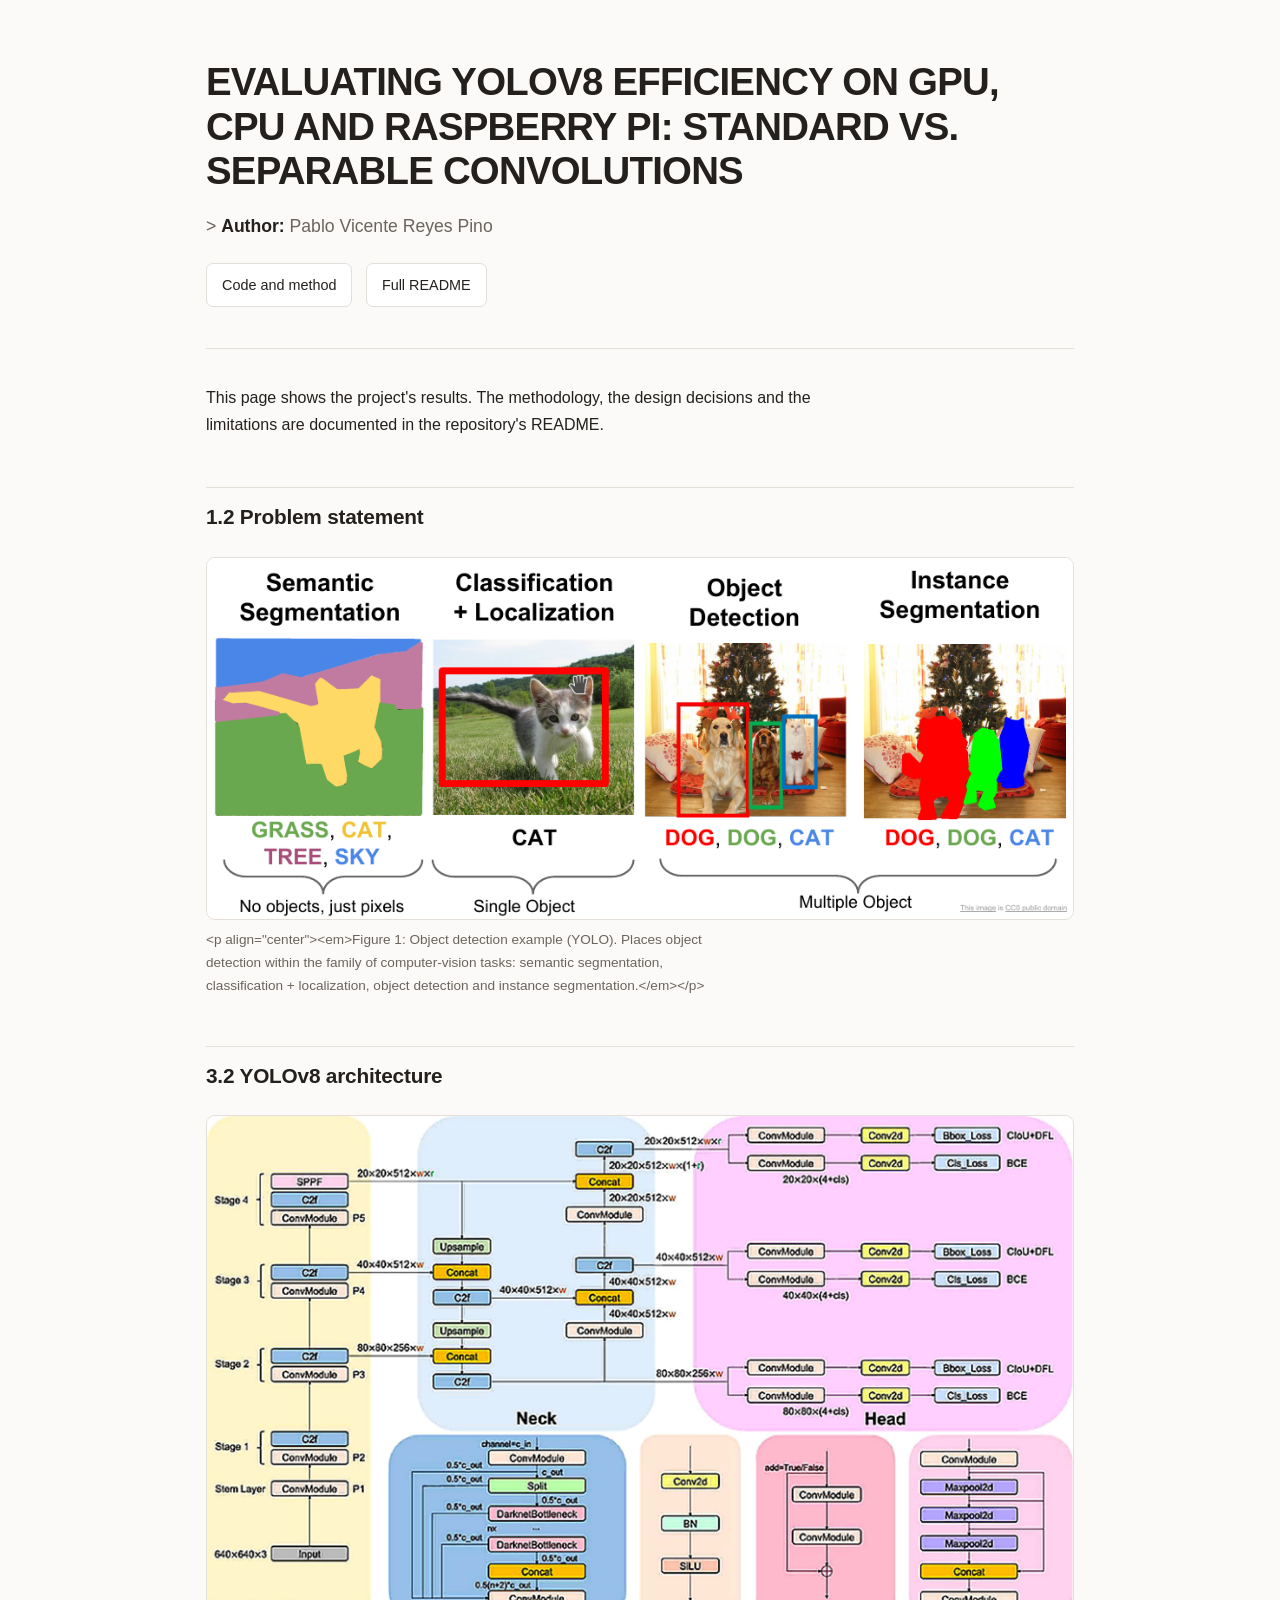
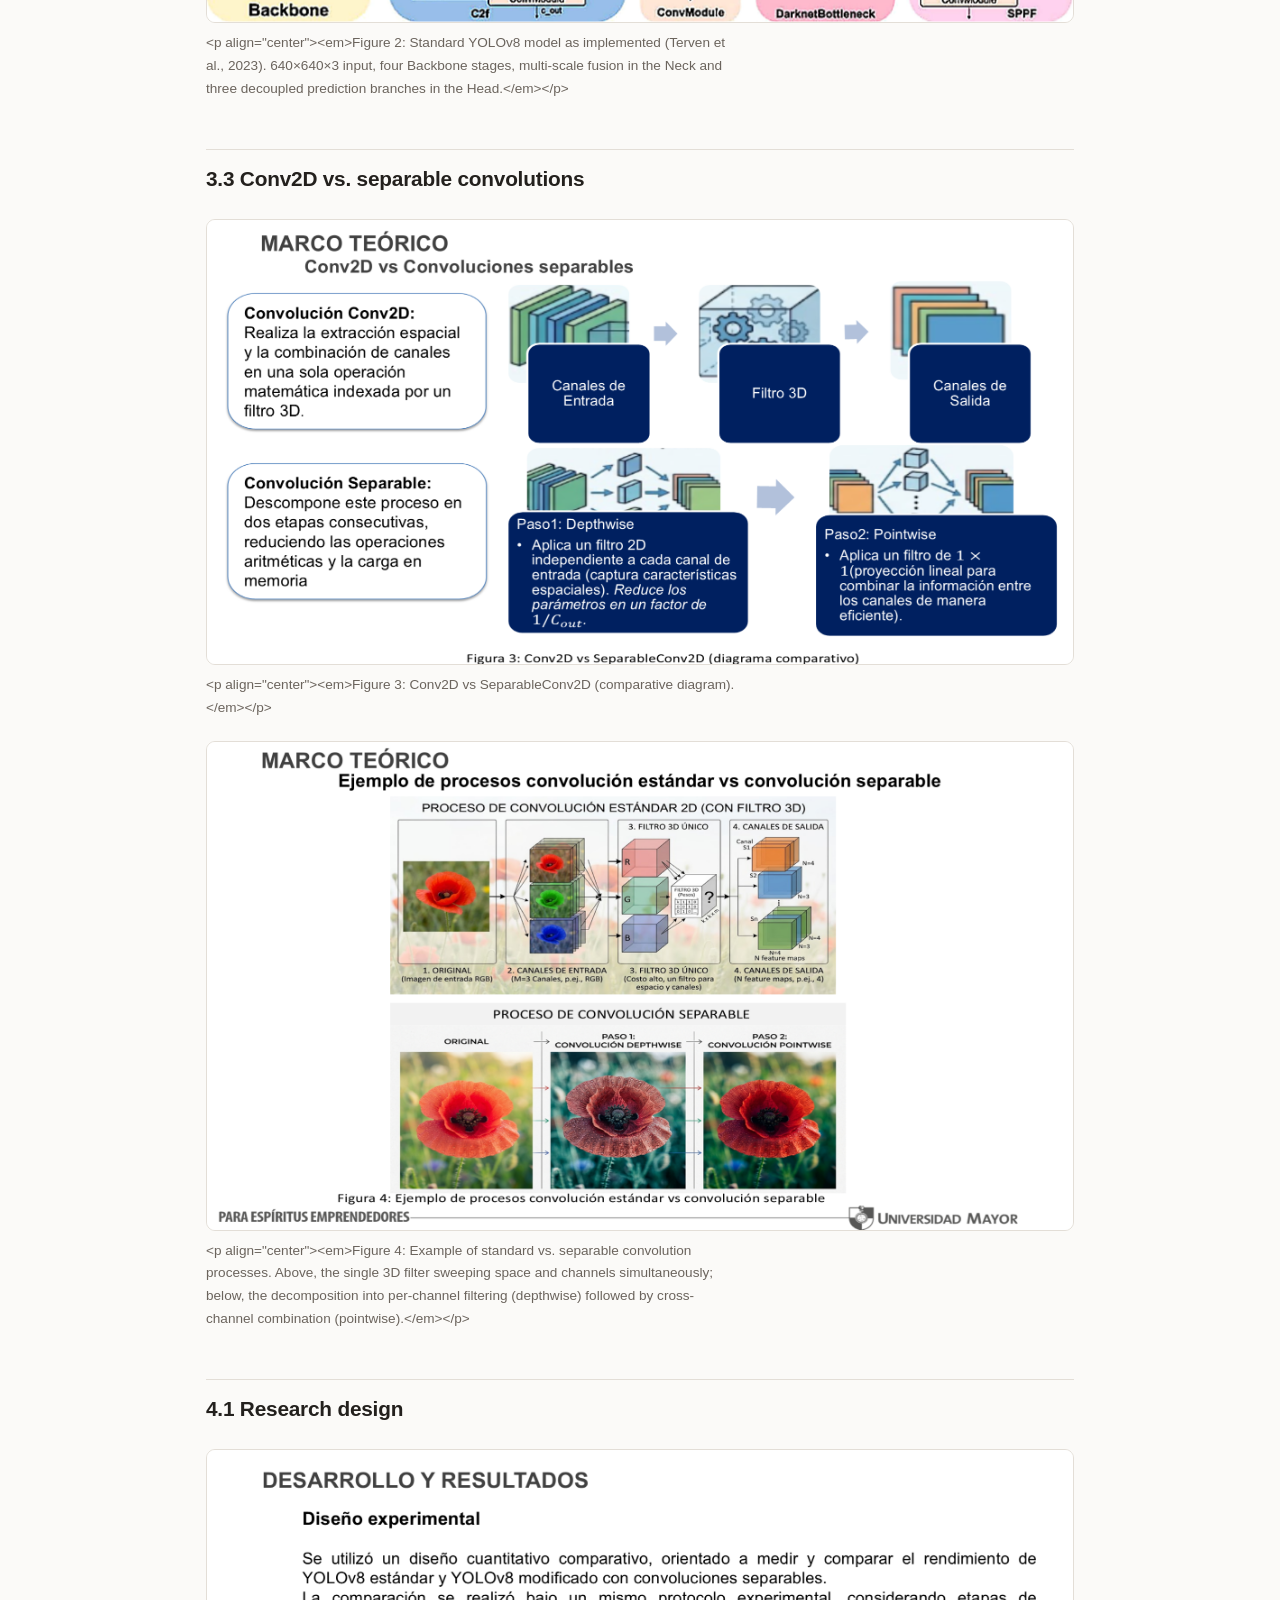
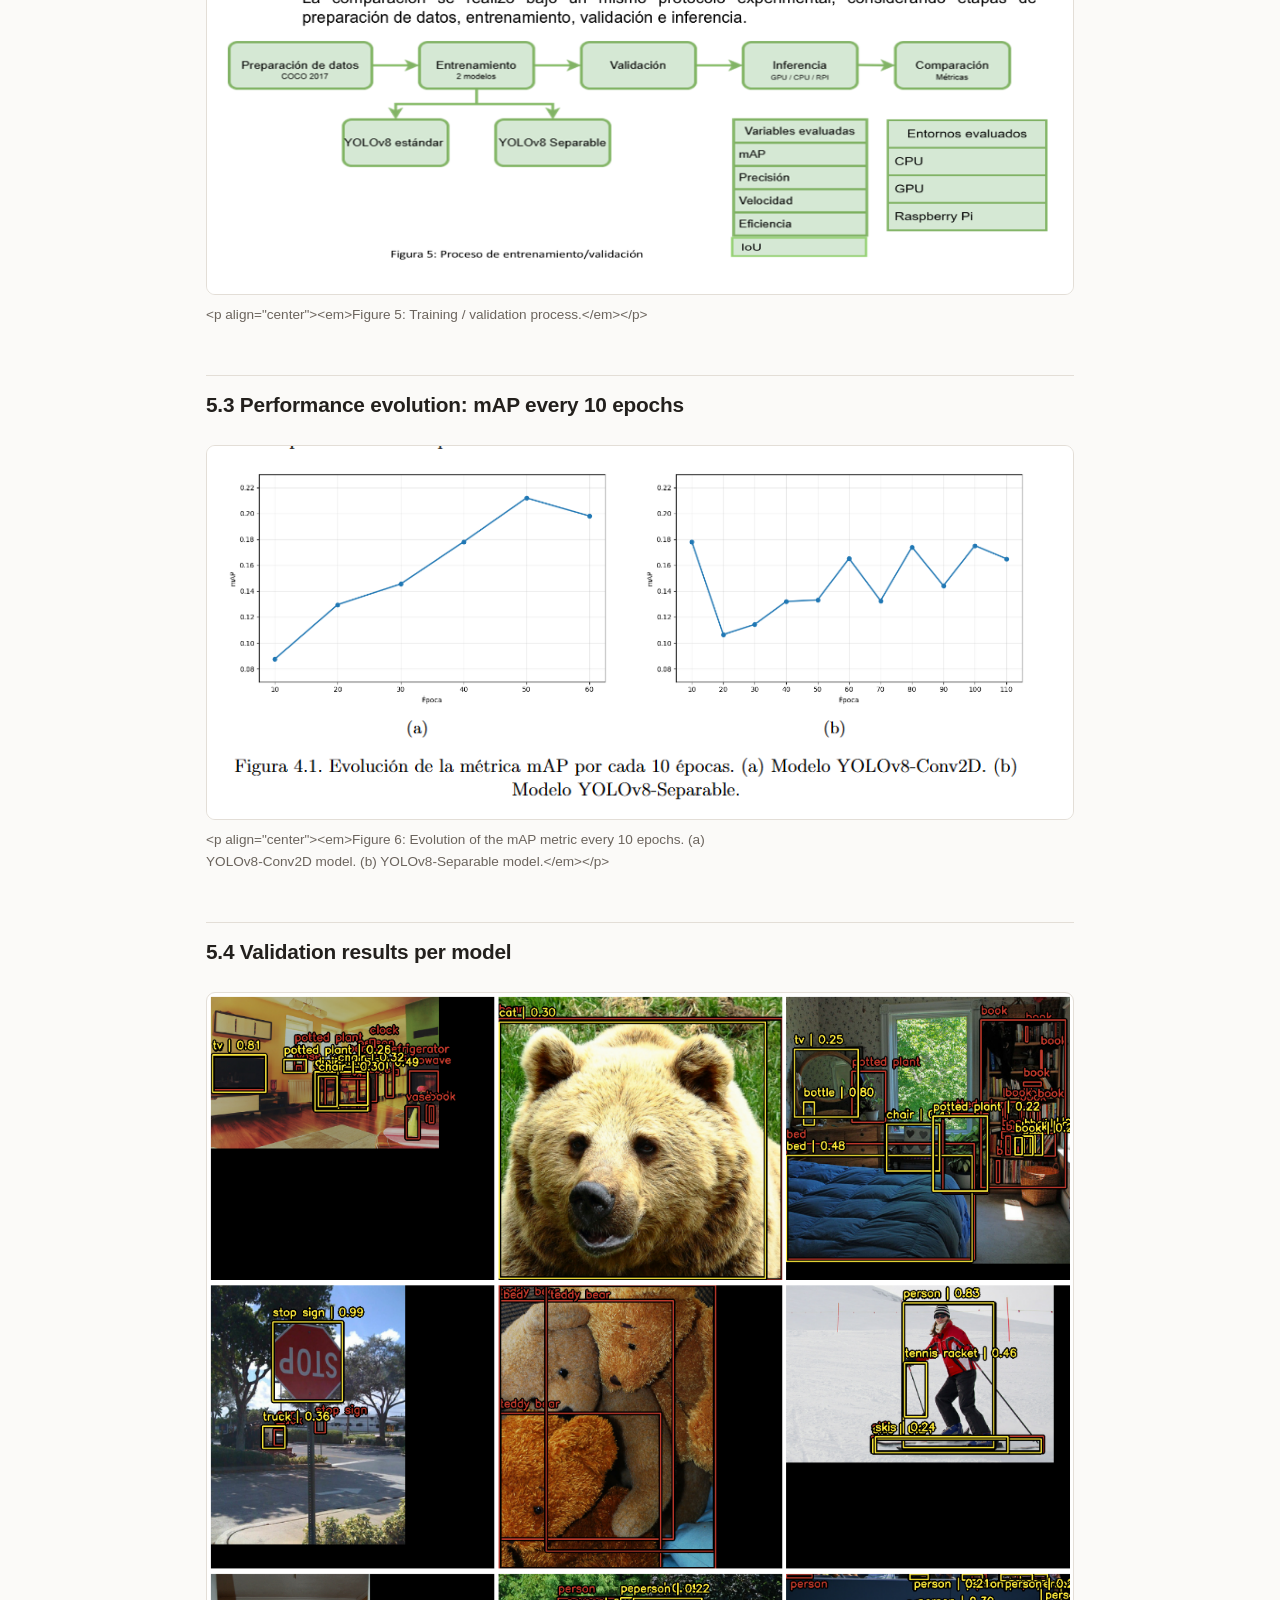
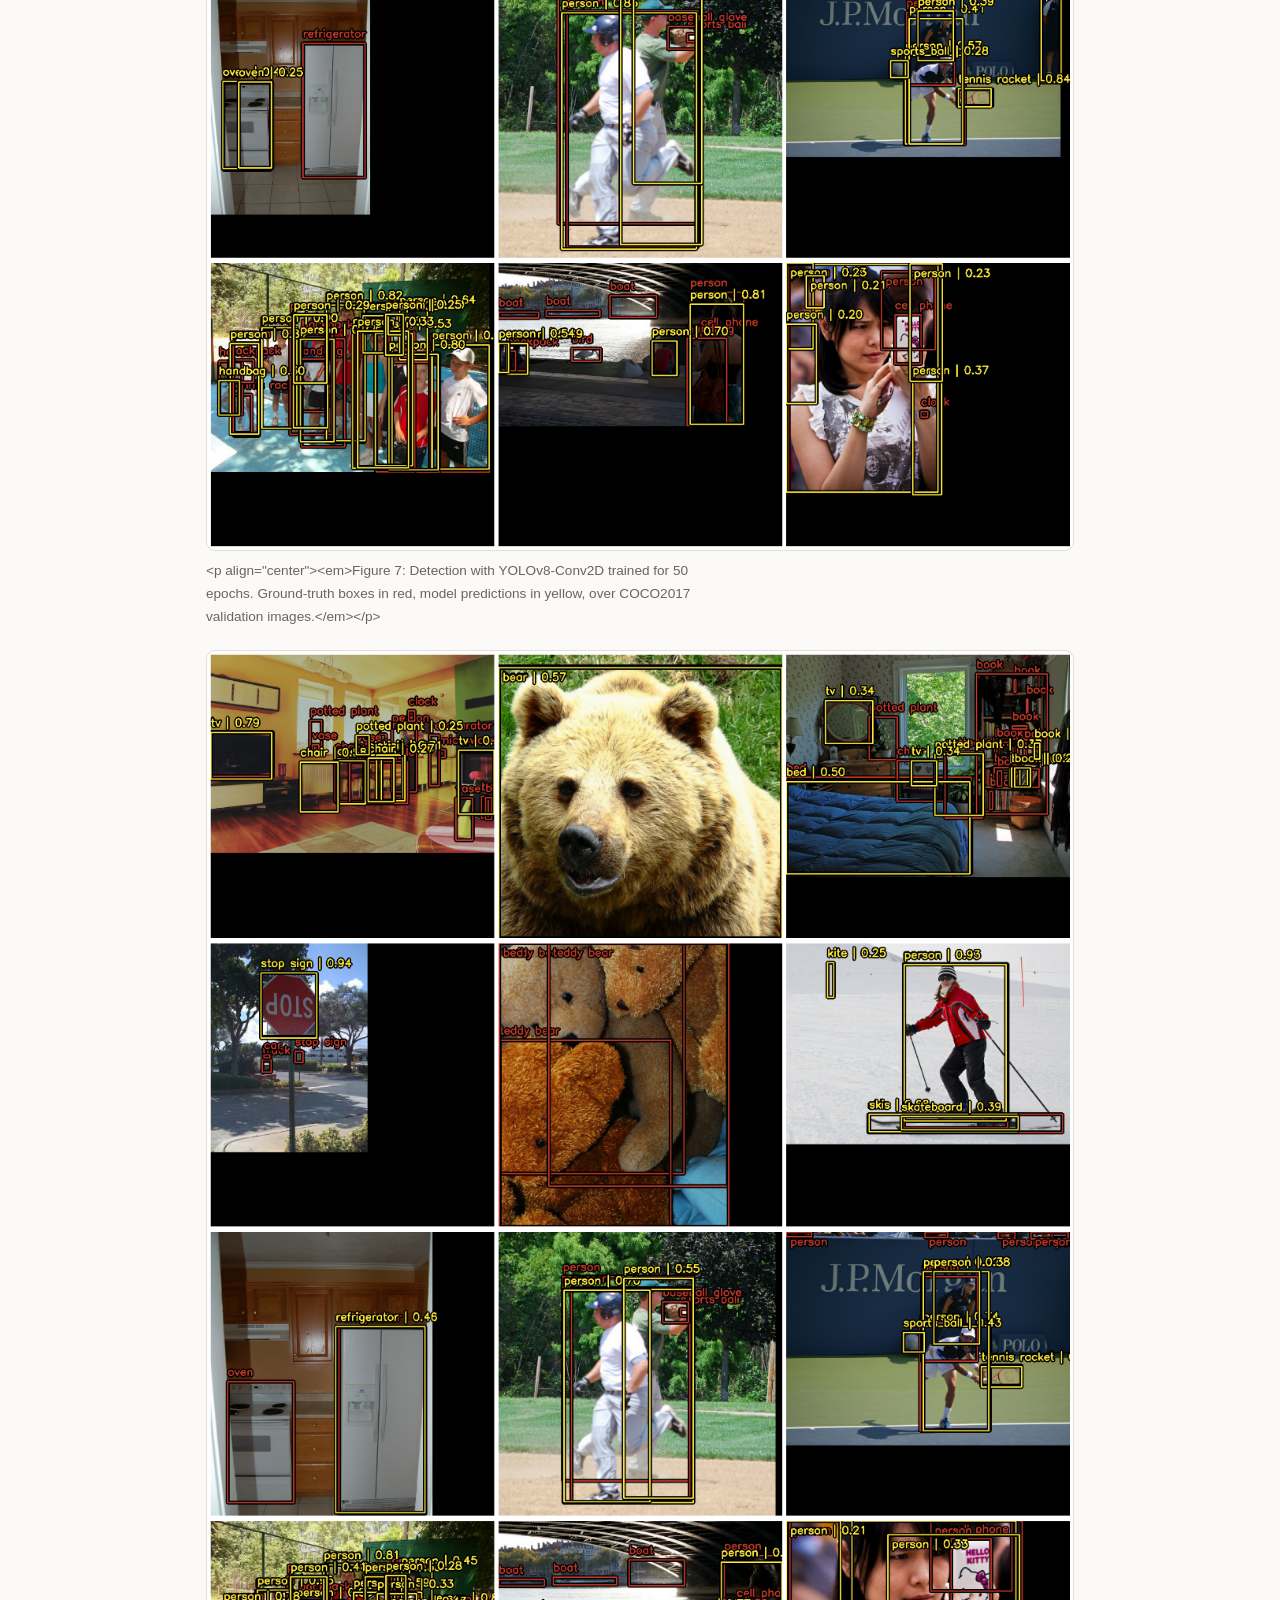
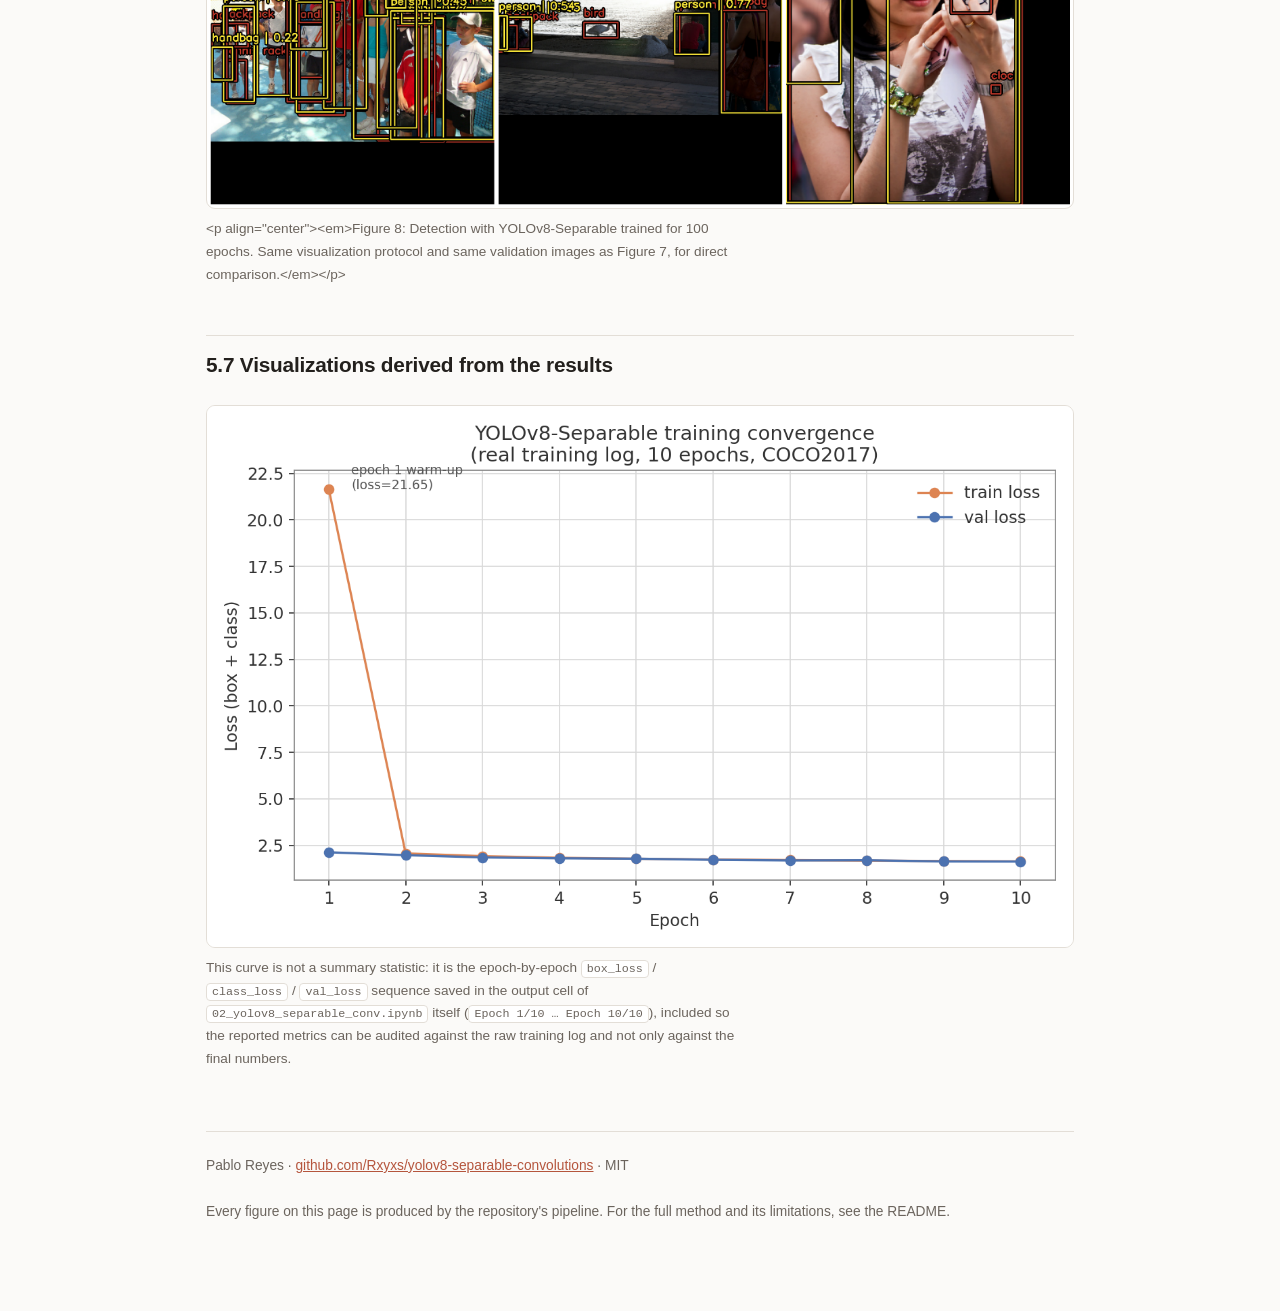
==== docs/index.html @ fa7a0353 "docs: publish a results page for the project The README is the document; this is the cover. It shows" ====
<!doctype html>
<html lang="en">
<head>
<meta charset="utf-8">
<meta name="viewport" content="width=device-width, initial-scale=1">
<title>EVALUATING YOLOV8 EFFICIENCY ON GPU, CPU AND RASPBERRY PI: STANDARD VS. SEPARABLE CONVOLUTIONS</title>
<meta name="description" content="&gt; **Author:** Pablo Vicente Reyes Pino">
<style>
  :root { --bg:#FBFAF8; --surface:#FFF; --ink:#23201D; --muted:#6B645D; --line:#E3DED7; --accent:#B5553D; }
  @media (prefers-color-scheme: dark) { :root:not([data-theme="light"]) {
    --bg:#171614; --surface:#201E1B; --ink:#EDE9E3; --muted:#A9A29A; --line:#322E2A; --accent:#D9765C; } }
  :root[data-theme="dark"] { --bg:#171614; --surface:#201E1B; --ink:#EDE9E3; --muted:#A9A29A; --line:#322E2A; --accent:#D9765C; }
  * { box-sizing:border-box; }
  body { margin:0; background:var(--bg); color:var(--ink);
    font:16px/1.68 -apple-system,BlinkMacSystemFont,"Segoe UI",Helvetica,Arial,sans-serif;
    -webkit-font-smoothing:antialiased; }
  .wrap { max-width:900px; margin:0 auto; padding:0 16px 88px; }
  header { padding:60px 0 32px; border-bottom:1px solid var(--line); margin-bottom:36px; }
  h1 { font-size:clamp(1.7rem,5vw,2.4rem); line-height:1.16; margin:0 0 18px; letter-spacing:-.02em; }
  .lede { font-size:clamp(1rem,2.3vw,1.1rem); color:var(--muted); margin:0 0 22px; max-width:62ch; }
  .lede strong { color:var(--ink); }
  .links a { display:inline-block; margin:0 9px 9px 0; padding:9px 15px; border:1px solid var(--line);
    border-radius:7px; text-decoration:none; color:var(--ink); background:var(--surface); font-size:.9rem;
    transition:border-color .15s; }
  .links a:hover { border-color:var(--accent); }
  h2 { font-size:1.3rem; margin:48px 0 8px; padding-top:12px; border-top:1px solid var(--line); letter-spacing:-.01em; }
  figure { margin:22px 0; }
  figure img { width:100%; height:auto; display:block; border:1px solid var(--line); border-radius:9px; background:#fff; }
  figcaption { font-size:.85rem; color:var(--muted); margin-top:9px; max-width:70ch; }
  p { margin:0 0 16px; max-width:70ch; }
  code { background:var(--surface); border:1px solid var(--line); border-radius:4px; padding:1px 5px; font-size:.86em;
    font-family:ui-monospace,SFMono-Regular,Consolas,monospace; }
  footer { margin-top:60px; padding-top:22px; border-top:1px solid var(--line); font-size:.86rem; color:var(--muted); }
  a { color:var(--accent); }
</style>
</head>
<body>
<div class="wrap">
<header>
<h1>EVALUATING YOLOV8 EFFICIENCY ON GPU, CPU AND RASPBERRY PI: STANDARD VS. SEPARABLE CONVOLUTIONS</h1>
<p class="lede">&gt; <strong>Author:</strong> Pablo Vicente Reyes Pino</p>
<div class="links">
<a href="https://github.com/Rxyxs/yolov8-separable-convolutions">Code and method</a>
<a href="https://github.com/Rxyxs/yolov8-separable-convolutions#readme">Full README</a>
</div></header>
<p>This page shows the project's results. The methodology, the design decisions and the limitations are documented in the repository's README.</p>
<h2>1.2 Problem statement</h2>
<figure>
<img src="figures/figura1_ejemplo_yolo.png" alt="Figure 1: Object detection example (YOLO)" loading="lazy">
<figcaption>&lt;p align=&quot;center&quot;&gt;&lt;em&gt;Figure 1: Object detection example (YOLO). Places object detection within the family of computer-vision tasks: semantic segmentation, classification + localization, object detection and instance segmentation.&lt;/em&gt;&lt;/p&gt;</figcaption>
</figure>
<h2>3.2 YOLOv8 architecture</h2>
<figure>
<img src="figures/figura2_arquitectura_yolov8.png" alt="Figure 2: YOLOv8 architecture (Backbone-Neck-Head)" loading="lazy">
<figcaption>&lt;p align=&quot;center&quot;&gt;&lt;em&gt;Figure 2: Standard YOLOv8 model as implemented (Terven et al., 2023). 640×640×3 input, four Backbone stages, multi-scale fusion in the Neck and three decoupled prediction branches in the Head.&lt;/em&gt;&lt;/p&gt;</figcaption>
</figure>
<h2>3.3 Conv2D vs. separable convolutions</h2>
<figure>
<img src="figures/figura3_conv2d_vs_separable.png" alt="Figure 3: Conv2D vs SeparableConv2D" loading="lazy">
<figcaption>&lt;p align=&quot;center&quot;&gt;&lt;em&gt;Figure 3: Conv2D vs SeparableConv2D (comparative diagram).&lt;/em&gt;&lt;/p&gt;</figcaption>
</figure>
<figure>
<img src="figures/figura4_procesos_convolucion.png" alt="Figure 4: Standard vs separable convolution processes" loading="lazy">
<figcaption>&lt;p align=&quot;center&quot;&gt;&lt;em&gt;Figure 4: Example of standard vs. separable convolution processes. Above, the single 3D filter sweeping space and channels simultaneously; below, the decomposition into per-channel filtering (depthwise) followed by cross-channel combination (pointwise).&lt;/em&gt;&lt;/p&gt;</figcaption>
</figure>
<h2>4.1 Research design</h2>
<figure>
<img src="figures/figura5_proceso_entrenamiento.png" alt="Figure 5: Training/validation process" loading="lazy">
<figcaption>&lt;p align=&quot;center&quot;&gt;&lt;em&gt;Figure 5: Training / validation process.&lt;/em&gt;&lt;/p&gt;</figcaption>
</figure>
<h2>5.3 Performance evolution: mAP every 10 epochs</h2>
<figure>
<img src="figures/figura6_map_epocas.png" alt="Figure 6: mAP evolution every 10 epochs" loading="lazy">
<figcaption>&lt;p align=&quot;center&quot;&gt;&lt;em&gt;Figure 6: Evolution of the mAP metric every 10 epochs. (a) YOLOv8-Conv2D model. (b) YOLOv8-Separable model.&lt;/em&gt;&lt;/p&gt;</figcaption>
</figure>
<h2>5.4 Validation results per model</h2>
<figure>
<img src="figures/figura7_deteccion_conv2d.png" alt="Figure 7: YOLOv8-Conv2D detection model trained for 50 epochs" loading="lazy">
<figcaption>&lt;p align=&quot;center&quot;&gt;&lt;em&gt;Figure 7: Detection with YOLOv8-Conv2D trained for 50 epochs. Ground-truth boxes in red, model predictions in yellow, over COCO2017 validation images.&lt;/em&gt;&lt;/p&gt;</figcaption>
</figure>
<figure>
<img src="figures/figura8_deteccion_separable.png" alt="Figure 8: YOLOv8-Separable detection model trained for 100 epochs" loading="lazy">
<figcaption>&lt;p align=&quot;center&quot;&gt;&lt;em&gt;Figure 8: Detection with YOLOv8-Separable trained for 100 epochs. Same visualization protocol and same validation images as Figure 7, for direct comparison.&lt;/em&gt;&lt;/p&gt;</figcaption>
</figure>
<h2>5.7 Visualizations derived from the results</h2>
<figure>
<img src="figures/training_convergence_separable.png" alt="Training convergence — YOLOv8-Separable" loading="lazy">
<figcaption>This curve is not a summary statistic: it is the epoch-by-epoch <code>box_loss</code> / <code>class_loss</code> / <code>val_loss</code> sequence saved in the output cell of <code>02_yolov8_separable_conv.ipynb</code> itself (<code>Epoch 1/10 … Epoch 10/10</code>), included so the reported metrics can be audited against the raw training log and not only against the final numbers.</figcaption>
</figure>
<footer>
Pablo Reyes · <a href="https://github.com/Rxyxs/yolov8-separable-convolutions">github.com/Rxyxs/yolov8-separable-convolutions</a> · MIT<br><br>
Every figure on this page is produced by the repository's pipeline. For the full method and its limitations, see the README.
</footer>
</div></body></html>
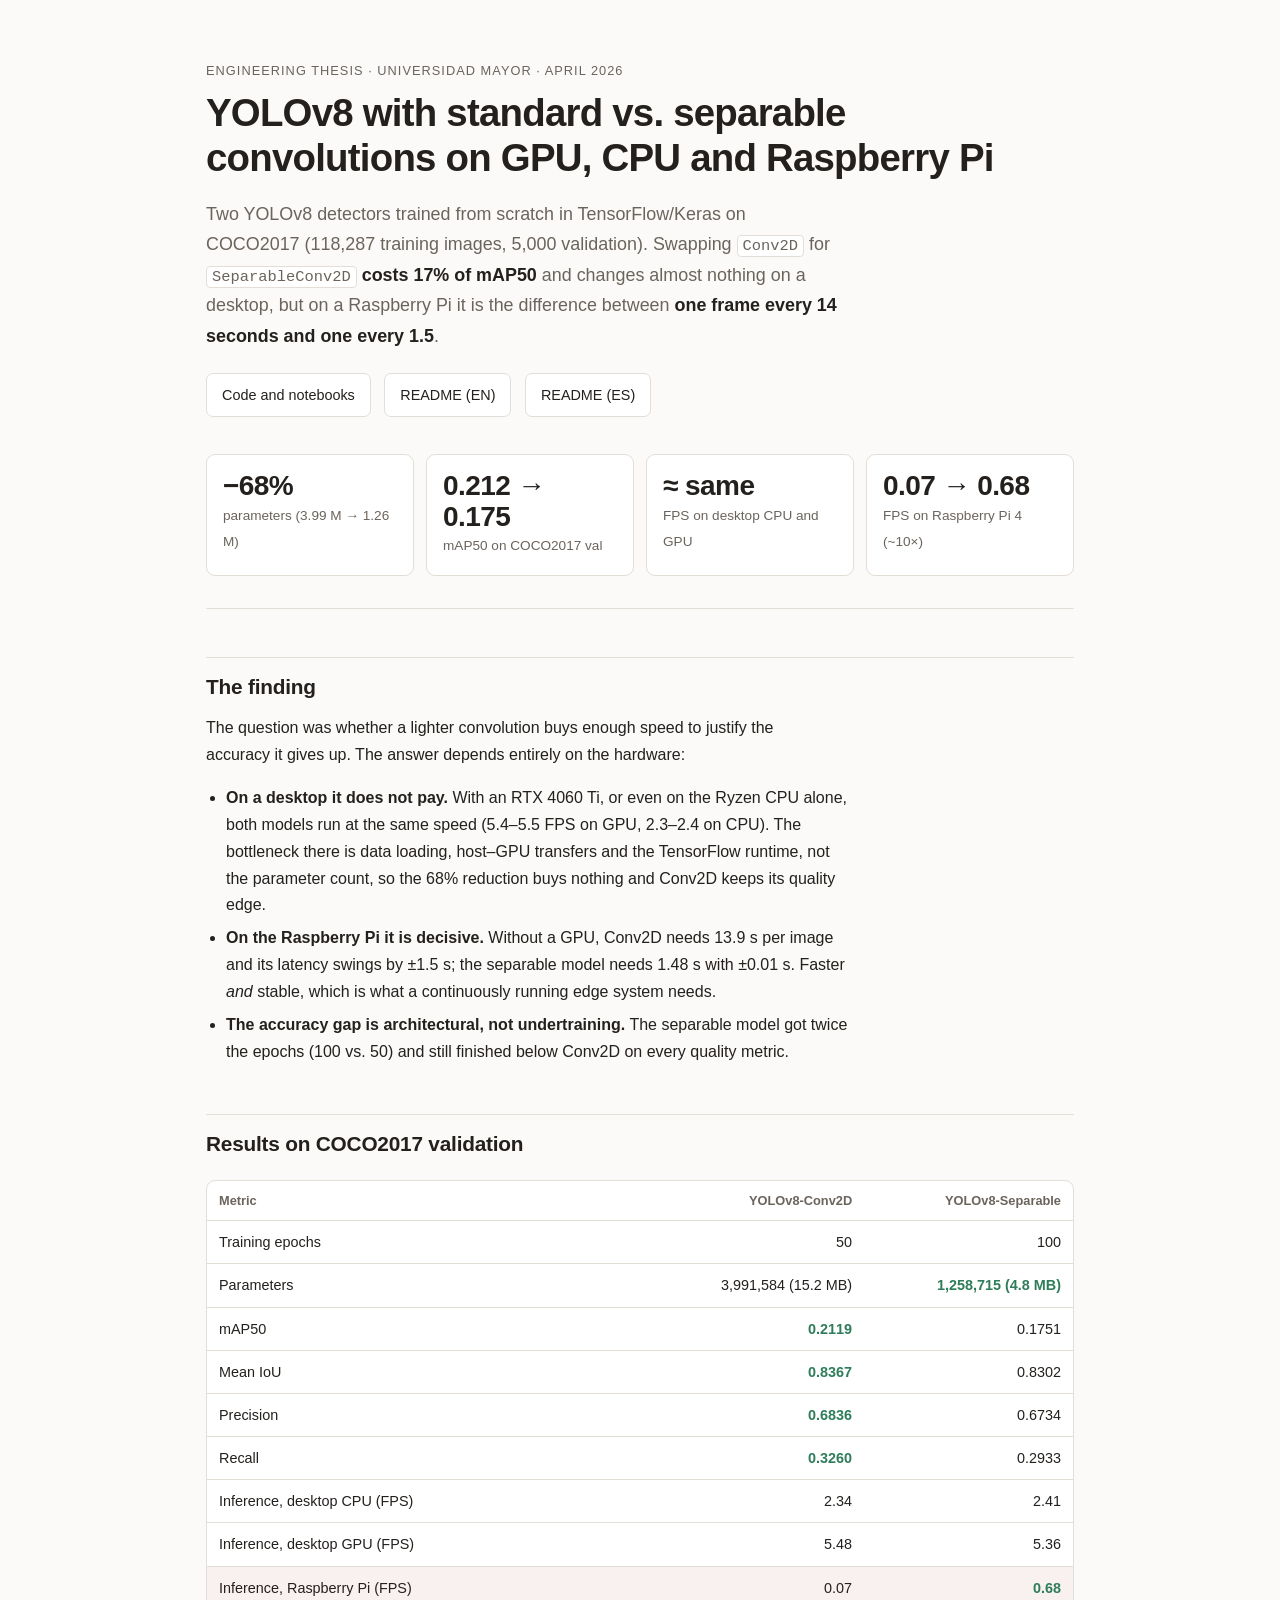
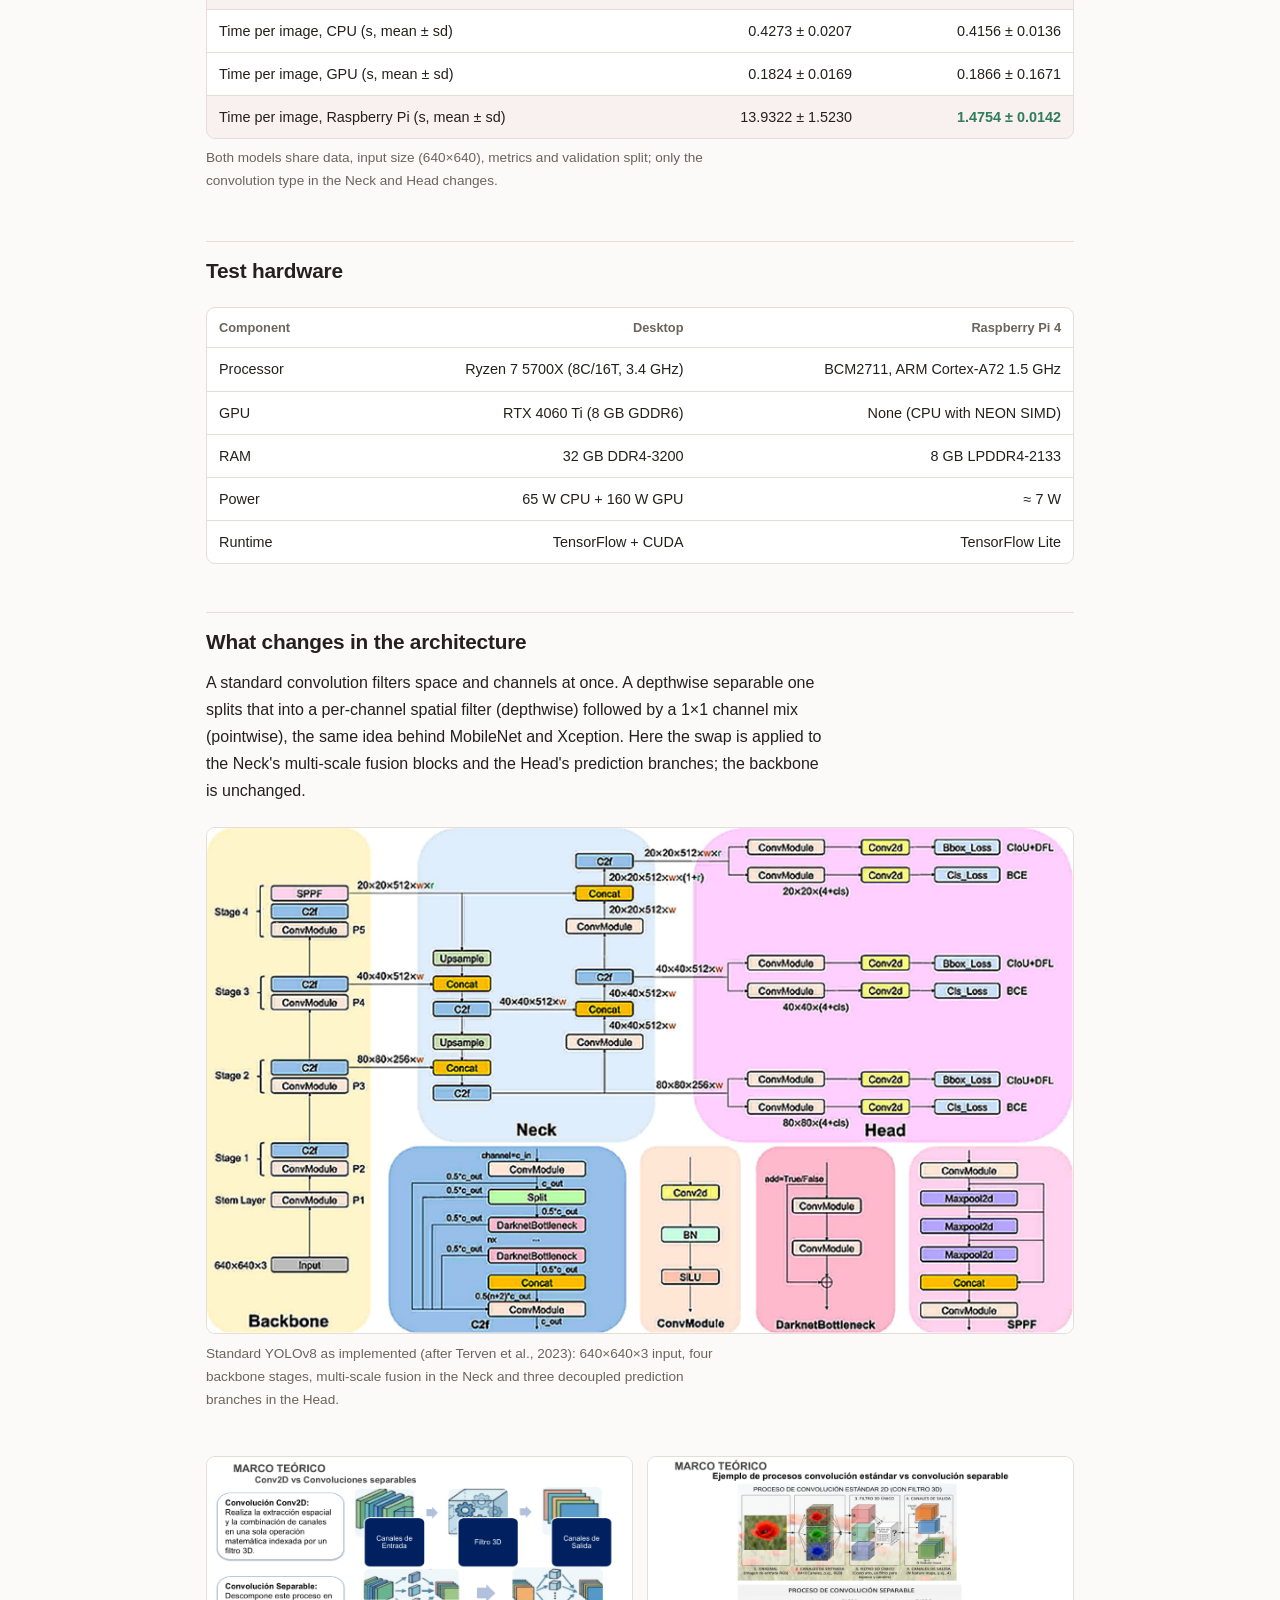
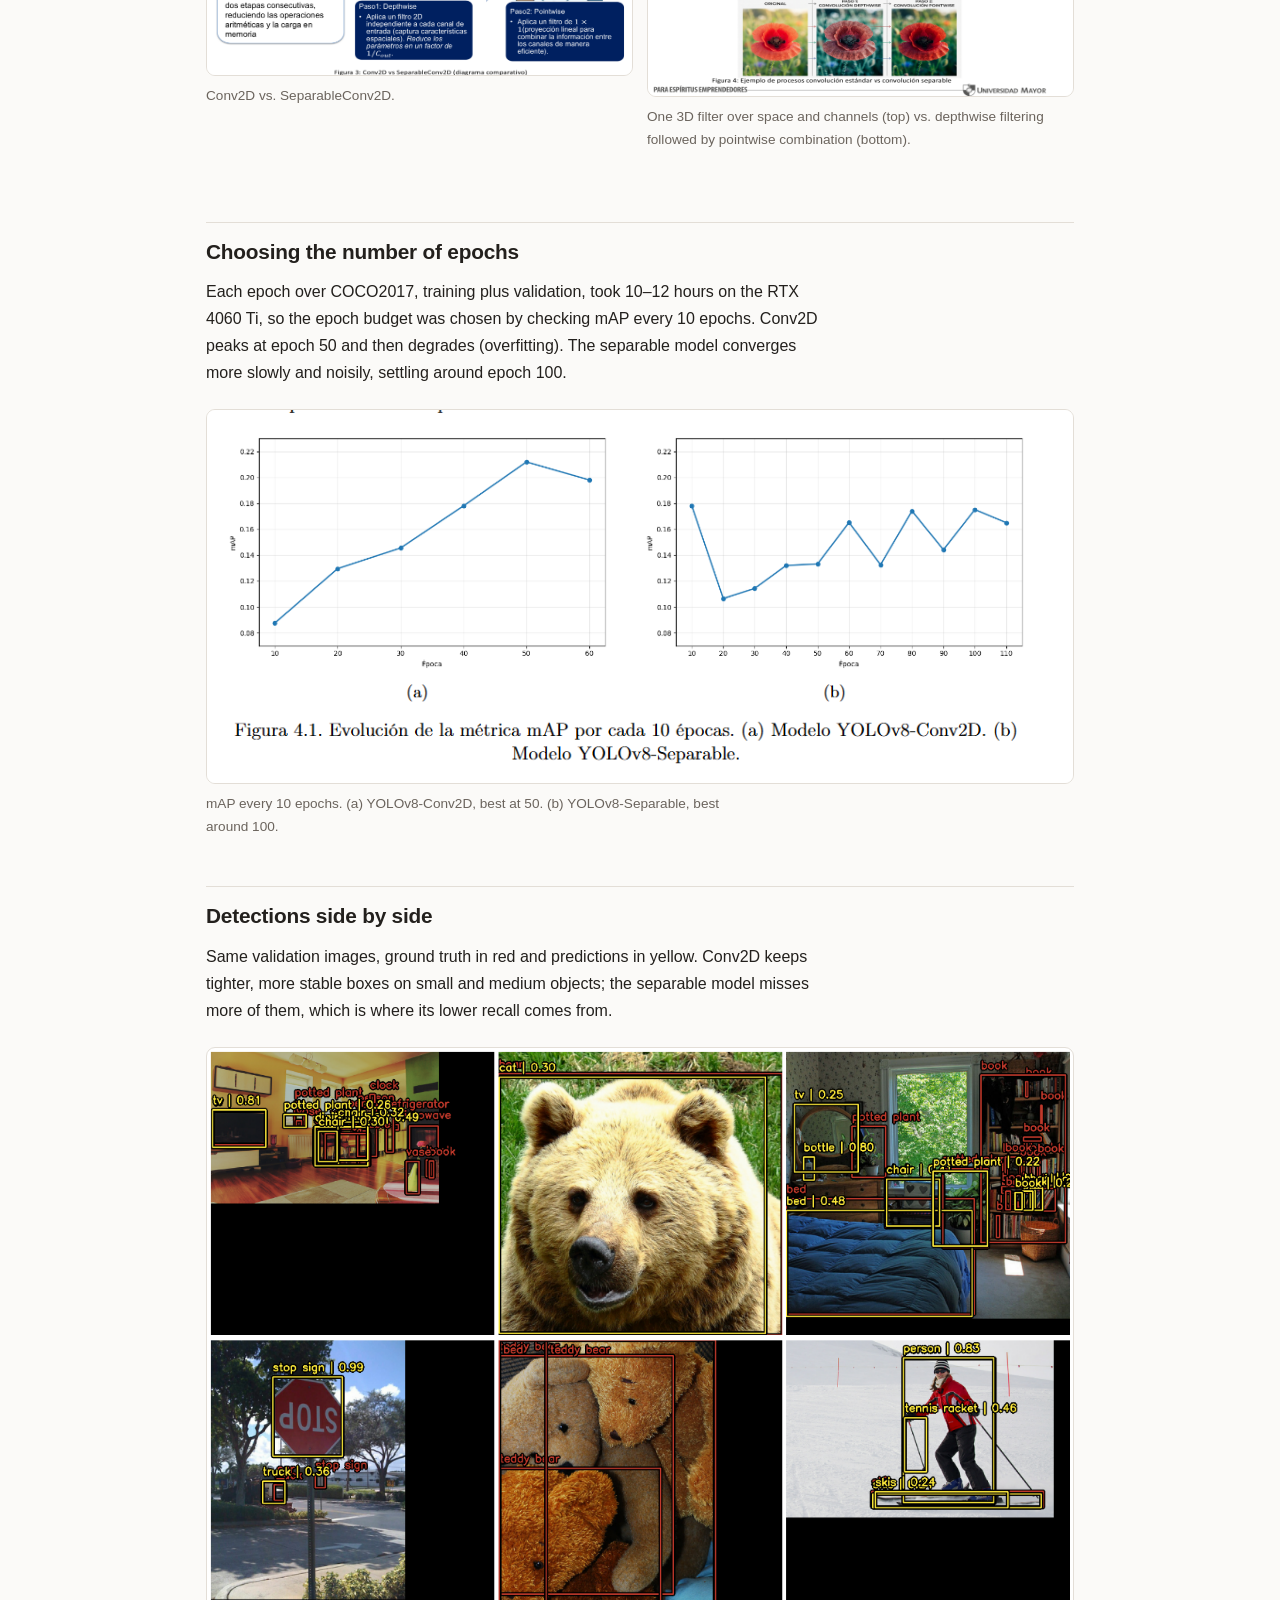
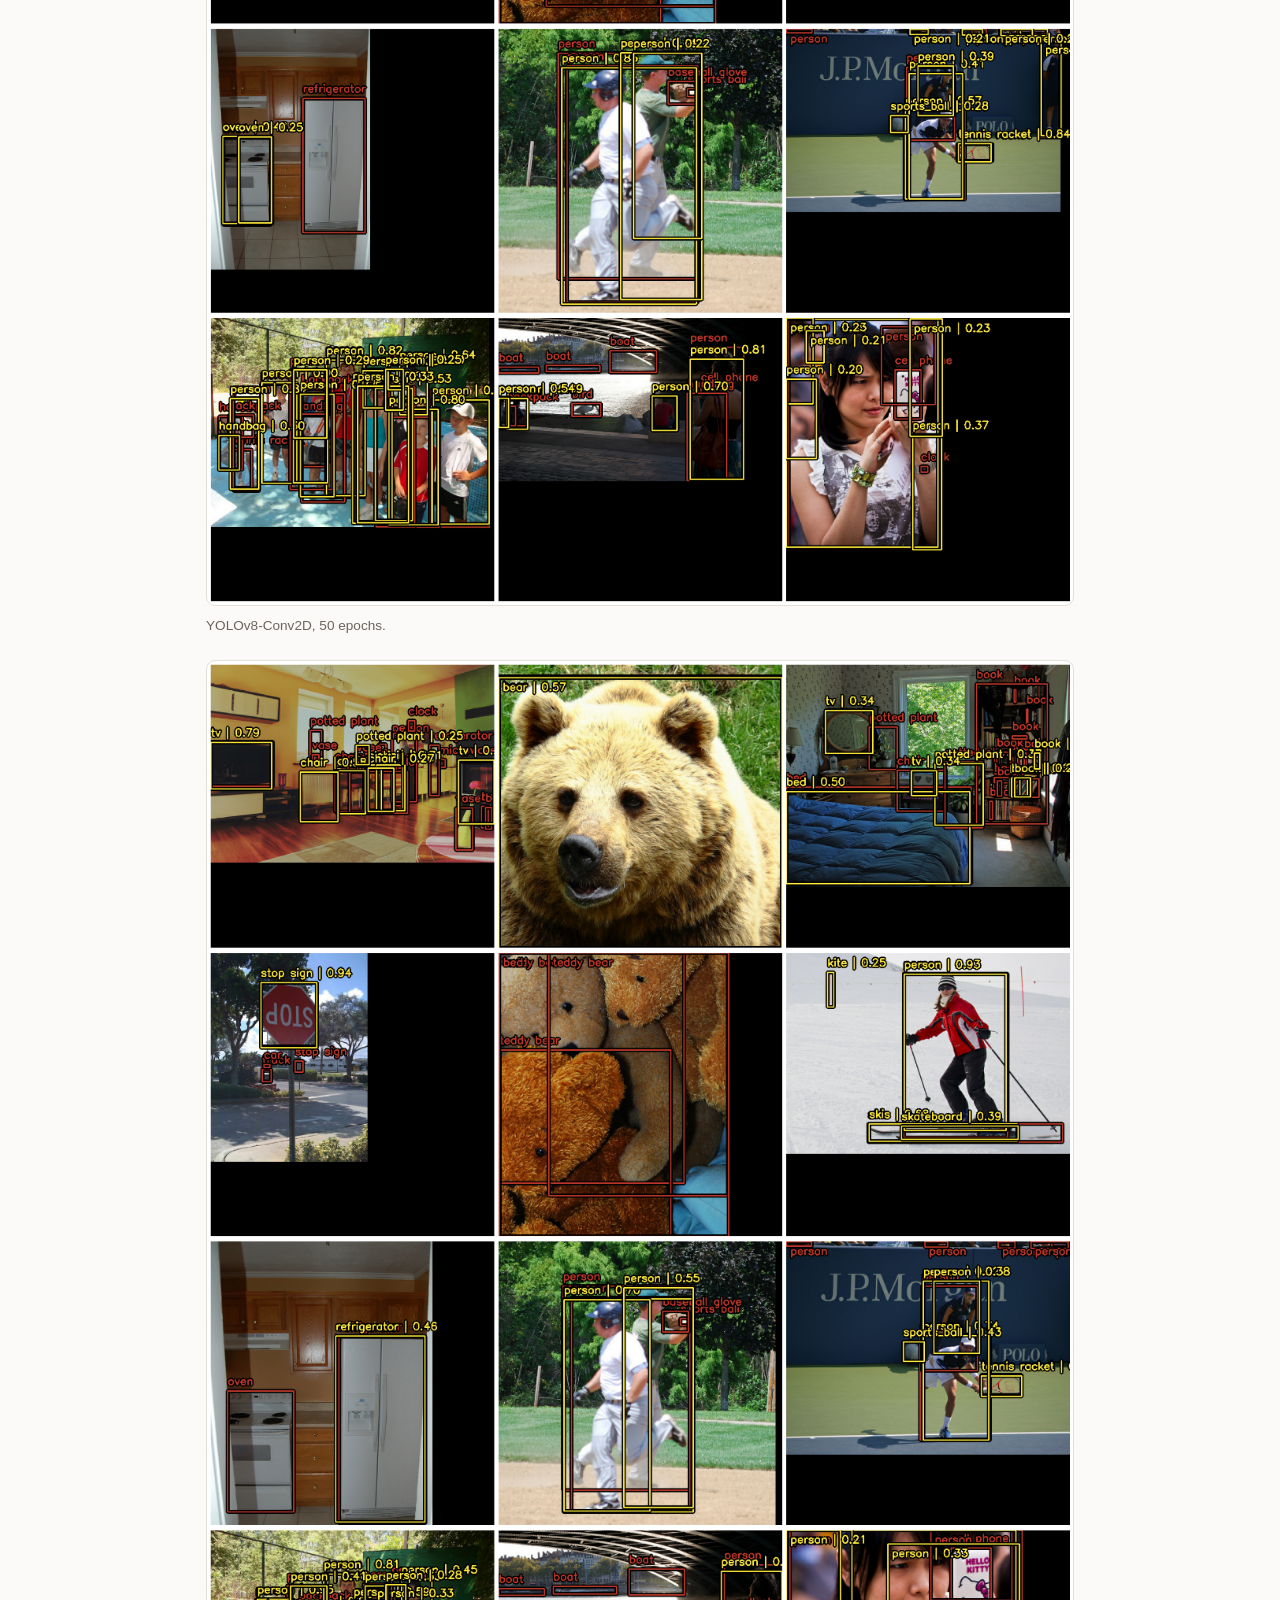
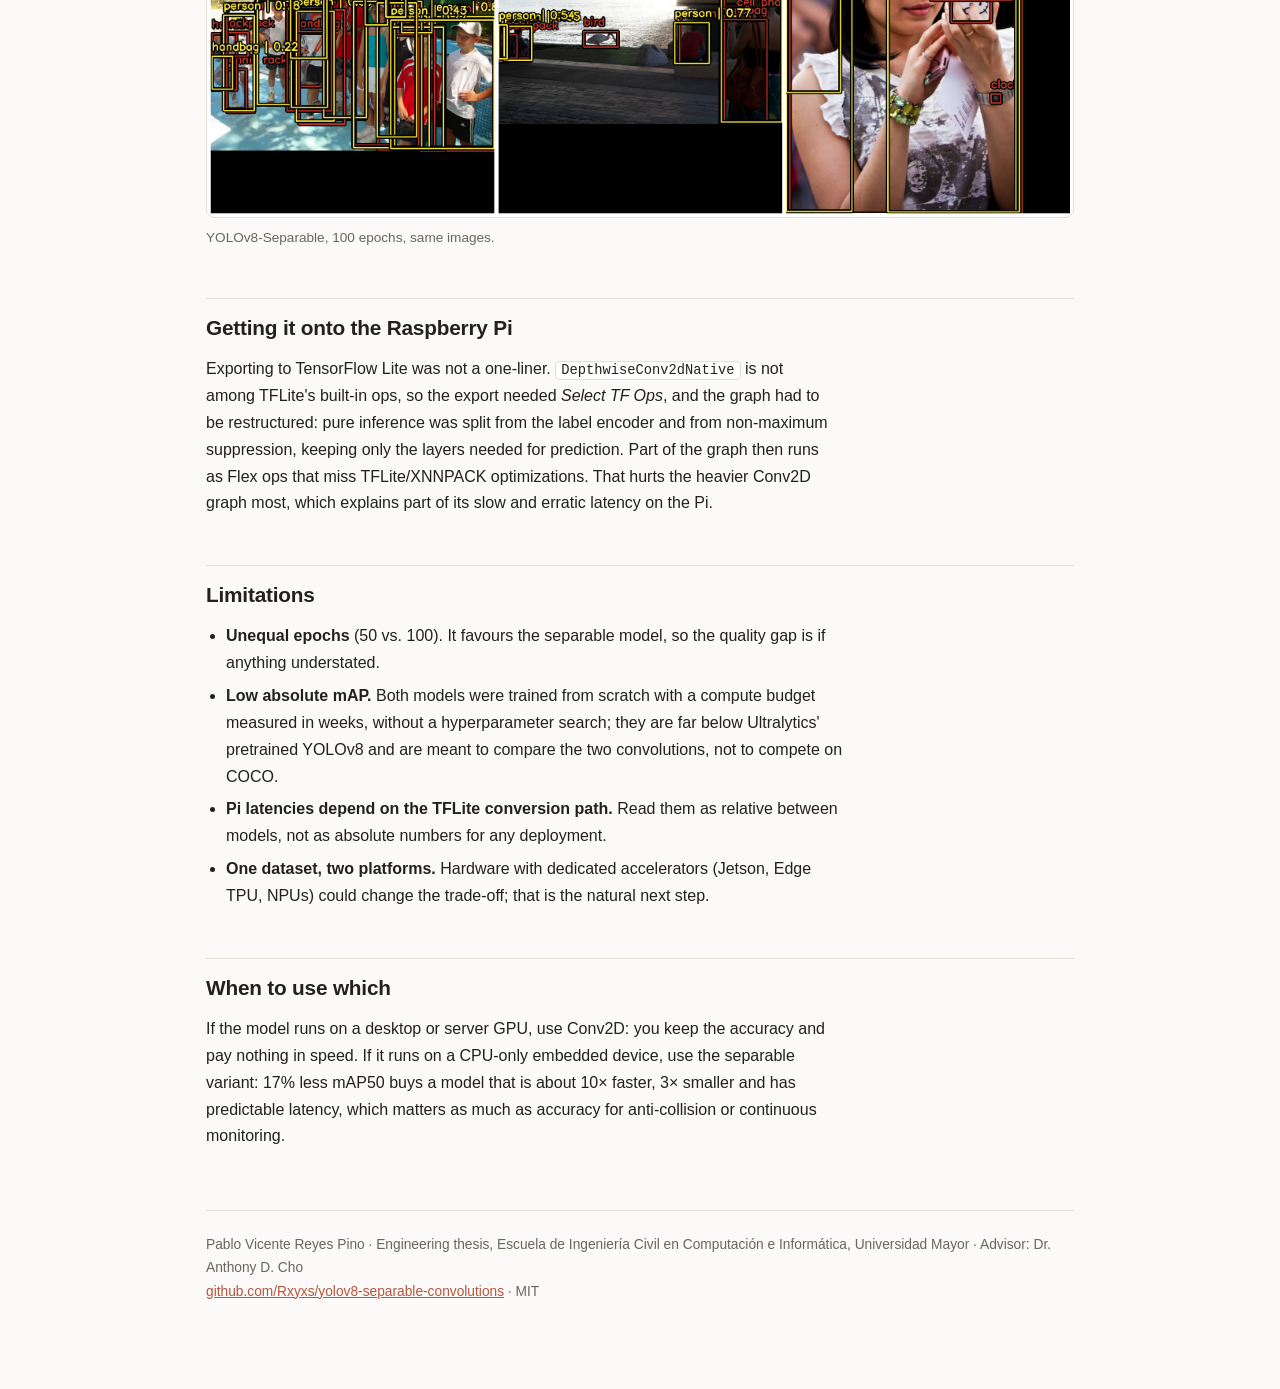
==== commit c7095fcc: "Pages: results, hardware and limitations from the thesis" ====
--- a/docs/index.html
+++ b/docs/index.html
@@ -3,31 +3,49 @@
 <head>
 <meta charset="utf-8">
 <meta name="viewport" content="width=device-width, initial-scale=1">
-<title>EVALUATING YOLOV8 EFFICIENCY ON GPU, CPU AND RASPBERRY PI: STANDARD VS. SEPARABLE CONVOLUTIONS</title>
-<meta name="description" content="&gt; **Author:** Pablo Vicente Reyes Pino">
+<title>YOLOv8: standard vs. separable convolutions on GPU, CPU and Raspberry Pi</title>
+<meta name="description" content="Separable convolutions cost 17% of mAP50 on COCO2017, change nothing on a desktop, and make YOLOv8 ~10x faster on a Raspberry Pi.">
 <style>
-  :root { --bg:#FBFAF8; --surface:#FFF; --ink:#23201D; --muted:#6B645D; --line:#E3DED7; --accent:#B5553D; }
+  :root { --bg:#FBFAF8; --surface:#FFF; --ink:#23201D; --muted:#6B645D; --line:#E3DED7; --accent:#B5553D; --good:#2F7D5B; }
   @media (prefers-color-scheme: dark) { :root:not([data-theme="light"]) {
-    --bg:#171614; --surface:#201E1B; --ink:#EDE9E3; --muted:#A9A29A; --line:#322E2A; --accent:#D9765C; } }
-  :root[data-theme="dark"] { --bg:#171614; --surface:#201E1B; --ink:#EDE9E3; --muted:#A9A29A; --line:#322E2A; --accent:#D9765C; }
+    --bg:#171614; --surface:#201E1B; --ink:#EDE9E3; --muted:#A9A29A; --line:#322E2A; --accent:#D9765C; --good:#5DBB8E; } }
+  :root[data-theme="dark"] { --bg:#171614; --surface:#201E1B; --ink:#EDE9E3; --muted:#A9A29A; --line:#322E2A; --accent:#D9765C; --good:#5DBB8E; }
   * { box-sizing:border-box; }
   body { margin:0; background:var(--bg); color:var(--ink);
-    font:16px/1.68 -apple-system,BlinkMacSystemFont,"Segoe UI",Helvetica,Arial,sans-serif;
-    -webkit-font-smoothing:antialiased; }
+    font:16px/1.68 -apple-system,BlinkMacSystemFont,"Segoe UI",Helvetica,Arial,sans-serif; -webkit-font-smoothing:antialiased; }
   .wrap { max-width:900px; margin:0 auto; padding:0 16px 88px; }
   header { padding:60px 0 32px; border-bottom:1px solid var(--line); margin-bottom:36px; }
+  .eyebrow { font-size:.8rem; letter-spacing:.08em; text-transform:uppercase; color:var(--muted); margin:0 0 10px; }
   h1 { font-size:clamp(1.7rem,5vw,2.4rem); line-height:1.16; margin:0 0 18px; letter-spacing:-.02em; }
-  .lede { font-size:clamp(1rem,2.3vw,1.1rem); color:var(--muted); margin:0 0 22px; max-width:62ch; }
+  .lede { font-size:clamp(1rem,2.3vw,1.12rem); color:var(--muted); margin:0 0 22px; max-width:64ch; }
   .lede strong { color:var(--ink); }
   .links a { display:inline-block; margin:0 9px 9px 0; padding:9px 15px; border:1px solid var(--line);
-    border-radius:7px; text-decoration:none; color:var(--ink); background:var(--surface); font-size:.9rem;
-    transition:border-color .15s; }
+    border-radius:7px; text-decoration:none; color:var(--ink); background:var(--surface); font-size:.9rem; transition:border-color .15s; }
   .links a:hover { border-color:var(--accent); }
-  h2 { font-size:1.3rem; margin:48px 0 8px; padding-top:12px; border-top:1px solid var(--line); letter-spacing:-.01em; }
+  .kpis { display:grid; grid-template-columns:repeat(auto-fit,minmax(190px,1fr)); gap:12px; margin:28px 0 0; }
+  .kpi { background:var(--surface); border:1px solid var(--line); border-radius:9px; padding:16px; }
+  .kpi b { display:block; font-size:1.75rem; line-height:1.1; letter-spacing:-.02em; font-variant-numeric:tabular-nums; }
+  .kpi span { font-size:.85rem; color:var(--muted); }
+  h2 { font-size:1.3rem; margin:48px 0 10px; padding-top:12px; border-top:1px solid var(--line); letter-spacing:-.01em; }
+  h3 { font-size:1.02rem; margin:26px 0 6px; }
   figure { margin:22px 0; }
   figure img { width:100%; height:auto; display:block; border:1px solid var(--line); border-radius:9px; background:#fff; }
   figcaption { font-size:.85rem; color:var(--muted); margin-top:9px; max-width:70ch; }
-  p { margin:0 0 16px; max-width:70ch; }
+  p, li { max-width:70ch; }
+  p { margin:0 0 16px; }
+  ul { padding-left:20px; margin:0 0 16px; }
+  li { margin-bottom:6px; }
+  .tbl { overflow-x:auto; margin:18px 0 8px; border:1px solid var(--line); border-radius:9px; background:var(--surface); }
+  table { border-collapse:collapse; width:100%; font-size:.9rem; font-variant-numeric:tabular-nums; }
+  th, td { padding:9px 12px; text-align:right; border-bottom:1px solid var(--line); white-space:nowrap; }
+  th:first-child, td:first-child { text-align:left; white-space:normal; }
+  thead th { font-weight:600; color:var(--muted); font-size:.8rem; }
+  tbody tr:last-child td { border-bottom:0; }
+  td.win { color:var(--good); font-weight:600; }
+  tr.hl td { background:color-mix(in srgb, var(--accent) 8%, transparent); }
+  .note { font-size:.85rem; color:var(--muted); }
+  .grid2 { display:grid; grid-template-columns:1fr 1fr; gap:14px; }
+  @media (max-width:640px){ .grid2 { grid-template-columns:1fr; } }
   code { background:var(--surface); border:1px solid var(--line); border-radius:4px; padding:1px 5px; font-size:.86em;
     font-family:ui-monospace,SFMono-Regular,Consolas,monospace; }
   footer { margin-top:60px; padding-top:22px; border-top:1px solid var(--line); font-size:.86rem; color:var(--muted); }
@@ -37,58 +55,113 @@
 <body>
 <div class="wrap">
 <header>
-<h1>EVALUATING YOLOV8 EFFICIENCY ON GPU, CPU AND RASPBERRY PI: STANDARD VS. SEPARABLE CONVOLUTIONS</h1>
-<p class="lede">&gt; <strong>Author:</strong> Pablo Vicente Reyes Pino</p>
+<p class="eyebrow">Engineering thesis · Universidad Mayor · April 2026</p>
+<h1>YOLOv8 with standard vs. separable convolutions on GPU, CPU and Raspberry Pi</h1>
+<p class="lede">Two YOLOv8 detectors trained from scratch in TensorFlow/Keras on COCO2017 (118,287 training images, 5,000 validation).
+Swapping <code>Conv2D</code> for <code>SeparableConv2D</code> <strong>costs 17% of mAP50</strong> and changes almost nothing on a desktop,
+but on a Raspberry Pi it is the difference between <strong>one frame every 14 seconds and one every 1.5</strong>.</p>
 <div class="links">
-<a href="https://github.com/Rxyxs/yolov8-separable-convolutions">Code and method</a>
-<a href="https://github.com/Rxyxs/yolov8-separable-convolutions#readme">Full README</a>
-</div></header>
-<p>This page shows the project's results. The methodology, the design decisions and the limitations are documented in the repository's README.</p>
-<h2>1.2 Problem statement</h2>
+<a href="https://github.com/Rxyxs/yolov8-separable-convolutions">Code and notebooks</a>
+<a href="https://github.com/Rxyxs/yolov8-separable-convolutions#readme">README (EN)</a>
+<a href="https://github.com/Rxyxs/yolov8-separable-convolutions/blob/main/README.es.md">README (ES)</a>
+</div>
+<div class="kpis">
+<div class="kpi"><b>−68%</b><span>parameters (3.99 M → 1.26 M)</span></div>
+<div class="kpi"><b>0.212 → 0.175</b><span>mAP50 on COCO2017 val</span></div>
+<div class="kpi"><b>≈ same</b><span>FPS on desktop CPU and GPU</span></div>
+<div class="kpi"><b>0.07 → 0.68</b><span>FPS on Raspberry Pi 4 (~10×)</span></div>
+</div>
+</header>
+
+<h2>The finding</h2>
+<p>The question was whether a lighter convolution buys enough speed to justify the accuracy it gives up. The answer depends entirely on the hardware:</p>
+<ul>
+<li><b>On a desktop it does not pay.</b> With an RTX 4060 Ti, or even on the Ryzen CPU alone, both models run at the same speed (5.4–5.5 FPS on GPU, 2.3–2.4 on CPU). The bottleneck there is data loading, host–GPU transfers and the TensorFlow runtime, not the parameter count, so the 68% reduction buys nothing and Conv2D keeps its quality edge.</li>
+<li><b>On the Raspberry Pi it is decisive.</b> Without a GPU, Conv2D needs 13.9 s per image and its latency swings by ±1.5 s; the separable model needs 1.48 s with ±0.01 s. Faster <em>and</em> stable, which is what a continuously running edge system needs.</li>
+<li><b>The accuracy gap is architectural, not undertraining.</b> The separable model got twice the epochs (100 vs. 50) and still finished below Conv2D on every quality metric.</li>
+</ul>
+
+<h2>Results on COCO2017 validation</h2>
+<div class="tbl"><table>
+<thead><tr><th>Metric</th><th>YOLOv8-Conv2D</th><th>YOLOv8-Separable</th></tr></thead>
+<tbody>
+<tr><td>Training epochs</td><td>50</td><td>100</td></tr>
+<tr><td>Parameters</td><td>3,991,584 (15.2 MB)</td><td class="win">1,258,715 (4.8 MB)</td></tr>
+<tr><td>mAP50</td><td class="win">0.2119</td><td>0.1751</td></tr>
+<tr><td>Mean IoU</td><td class="win">0.8367</td><td>0.8302</td></tr>
+<tr><td>Precision</td><td class="win">0.6836</td><td>0.6734</td></tr>
+<tr><td>Recall</td><td class="win">0.3260</td><td>0.2933</td></tr>
+<tr><td>Inference, desktop CPU (FPS)</td><td>2.34</td><td>2.41</td></tr>
+<tr><td>Inference, desktop GPU (FPS)</td><td>5.48</td><td>5.36</td></tr>
+<tr class="hl"><td>Inference, Raspberry Pi (FPS)</td><td>0.07</td><td class="win">0.68</td></tr>
+<tr><td>Time per image, CPU (s, mean ± sd)</td><td>0.4273 ± 0.0207</td><td>0.4156 ± 0.0136</td></tr>
+<tr><td>Time per image, GPU (s, mean ± sd)</td><td>0.1824 ± 0.0169</td><td>0.1866 ± 0.1671</td></tr>
+<tr class="hl"><td>Time per image, Raspberry Pi (s, mean ± sd)</td><td>13.9322 ± 1.5230</td><td class="win">1.4754 ± 0.0142</td></tr>
+</tbody></table></div>
+<p class="note">Both models share data, input size (640×640), metrics and validation split; only the convolution type in the Neck and Head changes.</p>
+
+<h2>Test hardware</h2>
+<div class="tbl"><table>
+<thead><tr><th>Component</th><th>Desktop</th><th>Raspberry Pi 4</th></tr></thead>
+<tbody>
+<tr><td>Processor</td><td>Ryzen 7 5700X (8C/16T, 3.4 GHz)</td><td>BCM2711, ARM Cortex-A72 1.5 GHz</td></tr>
+<tr><td>GPU</td><td>RTX 4060 Ti (8 GB GDDR6)</td><td>None (CPU with NEON SIMD)</td></tr>
+<tr><td>RAM</td><td>32 GB DDR4-3200</td><td>8 GB LPDDR4-2133</td></tr>
+<tr><td>Power</td><td>65 W CPU + 160 W GPU</td><td>≈ 7 W</td></tr>
+<tr><td>Runtime</td><td>TensorFlow + CUDA</td><td>TensorFlow Lite</td></tr>
+</tbody></table></div>
+
+<h2>What changes in the architecture</h2>
+<p>A standard convolution filters space and channels at once. A depthwise separable one splits that into a per-channel spatial filter (depthwise) followed by a 1×1 channel mix (pointwise), the same idea behind MobileNet and Xception. Here the swap is applied to the Neck's multi-scale fusion blocks and the Head's prediction branches; the backbone is unchanged.</p>
 <figure>
-<img src="figures/figura1_ejemplo_yolo.png" alt="Figure 1: Object detection example (YOLO)" loading="lazy">
-<figcaption>&lt;p align=&quot;center&quot;&gt;&lt;em&gt;Figure 1: Object detection example (YOLO). Places object detection within the family of computer-vision tasks: semantic segmentation, classification + localization, object detection and instance segmentation.&lt;/em&gt;&lt;/p&gt;</figcaption>
+<img src="figures/figura2_arquitectura_yolov8.png" alt="YOLOv8 architecture: Backbone, Neck and Head" loading="lazy">
+<figcaption>Standard YOLOv8 as implemented (after Terven et al., 2023): 640×640×3 input, four backbone stages, multi-scale fusion in the Neck and three decoupled prediction branches in the Head.</figcaption>
 </figure>
-<h2>3.2 YOLOv8 architecture</h2>
+<div class="grid2">
 <figure>
-<img src="figures/figura2_arquitectura_yolov8.png" alt="Figure 2: YOLOv8 architecture (Backbone-Neck-Head)" loading="lazy">
-<figcaption>&lt;p align=&quot;center&quot;&gt;&lt;em&gt;Figure 2: Standard YOLOv8 model as implemented (Terven et al., 2023). 640×640×3 input, four Backbone stages, multi-scale fusion in the Neck and three decoupled prediction branches in the Head.&lt;/em&gt;&lt;/p&gt;</figcaption>
-</figure>
-<h2>3.3 Conv2D vs. separable convolutions</h2>
-<figure>
-<img src="figures/figura3_conv2d_vs_separable.png" alt="Figure 3: Conv2D vs SeparableConv2D" loading="lazy">
-<figcaption>&lt;p align=&quot;center&quot;&gt;&lt;em&gt;Figure 3: Conv2D vs SeparableConv2D (comparative diagram).&lt;/em&gt;&lt;/p&gt;</figcaption>
+<img src="figures/figura3_conv2d_vs_separable.png" alt="Conv2D vs SeparableConv2D" loading="lazy">
+<figcaption>Conv2D vs. SeparableConv2D.</figcaption>
 </figure>
 <figure>
-<img src="figures/figura4_procesos_convolucion.png" alt="Figure 4: Standard vs separable convolution processes" loading="lazy">
-<figcaption>&lt;p align=&quot;center&quot;&gt;&lt;em&gt;Figure 4: Example of standard vs. separable convolution processes. Above, the single 3D filter sweeping space and channels simultaneously; below, the decomposition into per-channel filtering (depthwise) followed by cross-channel combination (pointwise).&lt;/em&gt;&lt;/p&gt;</figcaption>
+<img src="figures/figura4_procesos_convolucion.png" alt="Standard vs separable convolution process" loading="lazy">
+<figcaption>One 3D filter over space and channels (top) vs. depthwise filtering followed by pointwise combination (bottom).</figcaption>
 </figure>
-<h2>4.1 Research design</h2>
+</div>
+
+<h2>Choosing the number of epochs</h2>
+<p>Each epoch over COCO2017, training plus validation, took 10–12 hours on the RTX 4060 Ti, so the epoch budget was chosen by checking mAP every 10 epochs. Conv2D peaks at epoch 50 and then degrades (overfitting). The separable model converges more slowly and noisily, settling around epoch 100.</p>
 <figure>
-<img src="figures/figura5_proceso_entrenamiento.png" alt="Figure 5: Training/validation process" loading="lazy">
-<figcaption>&lt;p align=&quot;center&quot;&gt;&lt;em&gt;Figure 5: Training / validation process.&lt;/em&gt;&lt;/p&gt;</figcaption>
+<img src="figures/figura6_map_epocas.png" alt="mAP every 10 epochs for both models" loading="lazy">
+<figcaption>mAP every 10 epochs. (a) YOLOv8-Conv2D, best at 50. (b) YOLOv8-Separable, best around 100.</figcaption>
 </figure>
-<h2>5.3 Performance evolution: mAP every 10 epochs</h2>
+
+<h2>Detections side by side</h2>
+<p>Same validation images, ground truth in red and predictions in yellow. Conv2D keeps tighter, more stable boxes on small and medium objects; the separable model misses more of them, which is where its lower recall comes from.</p>
 <figure>
-<img src="figures/figura6_map_epocas.png" alt="Figure 6: mAP evolution every 10 epochs" loading="lazy">
-<figcaption>&lt;p align=&quot;center&quot;&gt;&lt;em&gt;Figure 6: Evolution of the mAP metric every 10 epochs. (a) YOLOv8-Conv2D model. (b) YOLOv8-Separable model.&lt;/em&gt;&lt;/p&gt;</figcaption>
-</figure>
-<h2>5.4 Validation results per model</h2>
-<figure>
-<img src="figures/figura7_deteccion_conv2d.png" alt="Figure 7: YOLOv8-Conv2D detection model trained for 50 epochs" loading="lazy">
-<figcaption>&lt;p align=&quot;center&quot;&gt;&lt;em&gt;Figure 7: Detection with YOLOv8-Conv2D trained for 50 epochs. Ground-truth boxes in red, model predictions in yellow, over COCO2017 validation images.&lt;/em&gt;&lt;/p&gt;</figcaption>
+<img src="figures/figura7_deteccion_conv2d.png" alt="Detections by YOLOv8-Conv2D after 50 epochs" loading="lazy">
+<figcaption>YOLOv8-Conv2D, 50 epochs.</figcaption>
 </figure>
 <figure>
-<img src="figures/figura8_deteccion_separable.png" alt="Figure 8: YOLOv8-Separable detection model trained for 100 epochs" loading="lazy">
-<figcaption>&lt;p align=&quot;center&quot;&gt;&lt;em&gt;Figure 8: Detection with YOLOv8-Separable trained for 100 epochs. Same visualization protocol and same validation images as Figure 7, for direct comparison.&lt;/em&gt;&lt;/p&gt;</figcaption>
+<img src="figures/figura8_deteccion_separable.png" alt="Detections by YOLOv8-Separable after 100 epochs" loading="lazy">
+<figcaption>YOLOv8-Separable, 100 epochs, same images.</figcaption>
 </figure>
-<h2>5.7 Visualizations derived from the results</h2>
-<figure>
-<img src="figures/training_convergence_separable.png" alt="Training convergence — YOLOv8-Separable" loading="lazy">
-<figcaption>This curve is not a summary statistic: it is the epoch-by-epoch <code>box_loss</code> / <code>class_loss</code> / <code>val_loss</code> sequence saved in the output cell of <code>02_yolov8_separable_conv.ipynb</code> itself (<code>Epoch 1/10 … Epoch 10/10</code>), included so the reported metrics can be audited against the raw training log and not only against the final numbers.</figcaption>
-</figure>
+
+<h2>Getting it onto the Raspberry Pi</h2>
+<p>Exporting to TensorFlow Lite was not a one-liner. <code>DepthwiseConv2dNative</code> is not among TFLite's built-in ops, so the export needed <em>Select TF Ops</em>, and the graph had to be restructured: pure inference was split from the label encoder and from non-maximum suppression, keeping only the layers needed for prediction. Part of the graph then runs as Flex ops that miss TFLite/XNNPACK optimizations. That hurts the heavier Conv2D graph most, which explains part of its slow and erratic latency on the Pi.</p>
+
+<h2>Limitations</h2>
+<ul>
+<li><b>Unequal epochs</b> (50 vs. 100). It favours the separable model, so the quality gap is if anything understated.</li>
+<li><b>Low absolute mAP.</b> Both models were trained from scratch with a compute budget measured in weeks, without a hyperparameter search; they are far below Ultralytics' pretrained YOLOv8 and are meant to compare the two convolutions, not to compete on COCO.</li>
+<li><b>Pi latencies depend on the TFLite conversion path.</b> Read them as relative between models, not as absolute numbers for any deployment.</li>
+<li><b>One dataset, two platforms.</b> Hardware with dedicated accelerators (Jetson, Edge TPU, NPUs) could change the trade-off; that is the natural next step.</li>
+</ul>
+
+<h2>When to use which</h2>
+<p>If the model runs on a desktop or server GPU, use Conv2D: you keep the accuracy and pay nothing in speed. If it runs on a CPU-only embedded device, use the separable variant: 17% less mAP50 buys a model that is about 10× faster, 3× smaller and has predictable latency, which matters as much as accuracy for anti-collision or continuous monitoring.</p>
+
 <footer>
-Pablo Reyes · <a href="https://github.com/Rxyxs/yolov8-separable-convolutions">github.com/Rxyxs/yolov8-separable-convolutions</a> · MIT<br><br>
-Every figure on this page is produced by the repository's pipeline. For the full method and its limitations, see the README.
+Pablo Vicente Reyes Pino · Engineering thesis, Escuela de Ingeniería Civil en Computación e Informática, Universidad Mayor · Advisor: Dr. Anthony D. Cho<br>
+<a href="https://github.com/Rxyxs/yolov8-separable-convolutions">github.com/Rxyxs/yolov8-separable-convolutions</a> · MIT
 </footer>
 </div></body></html>
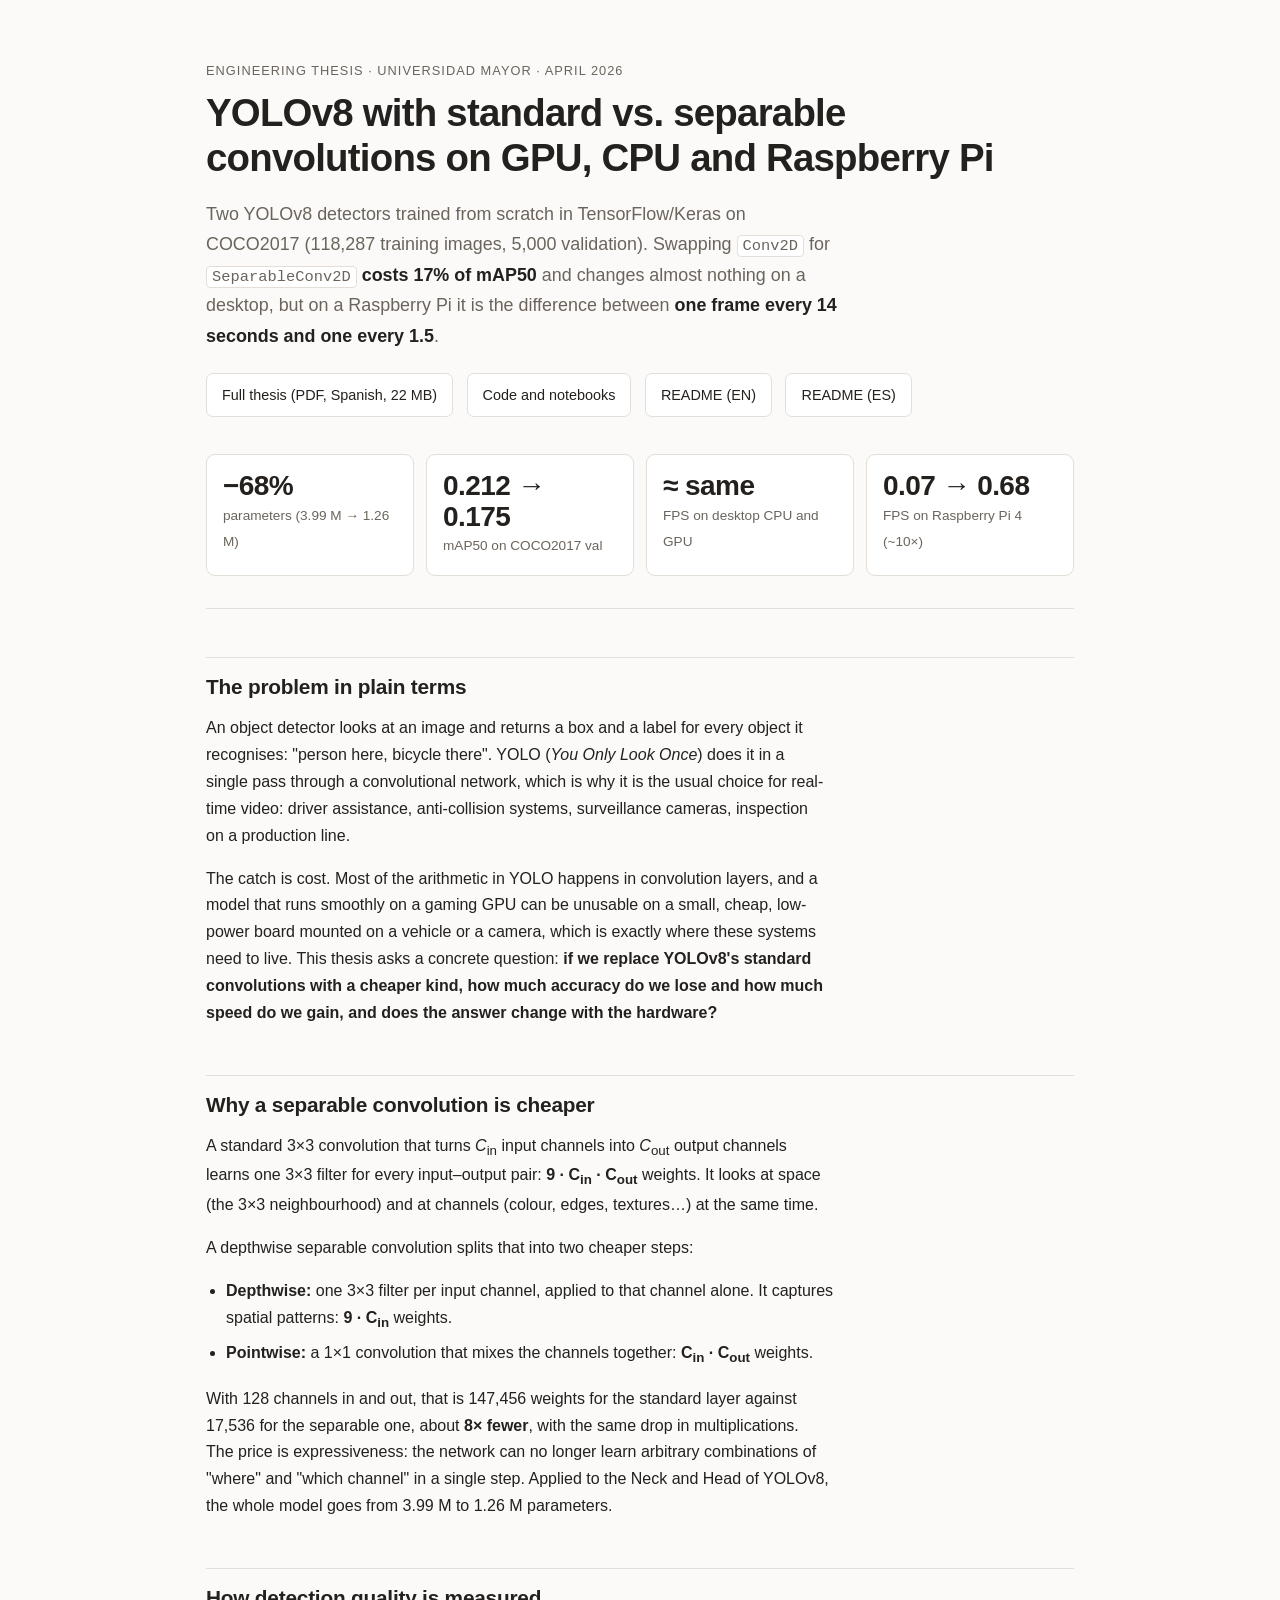
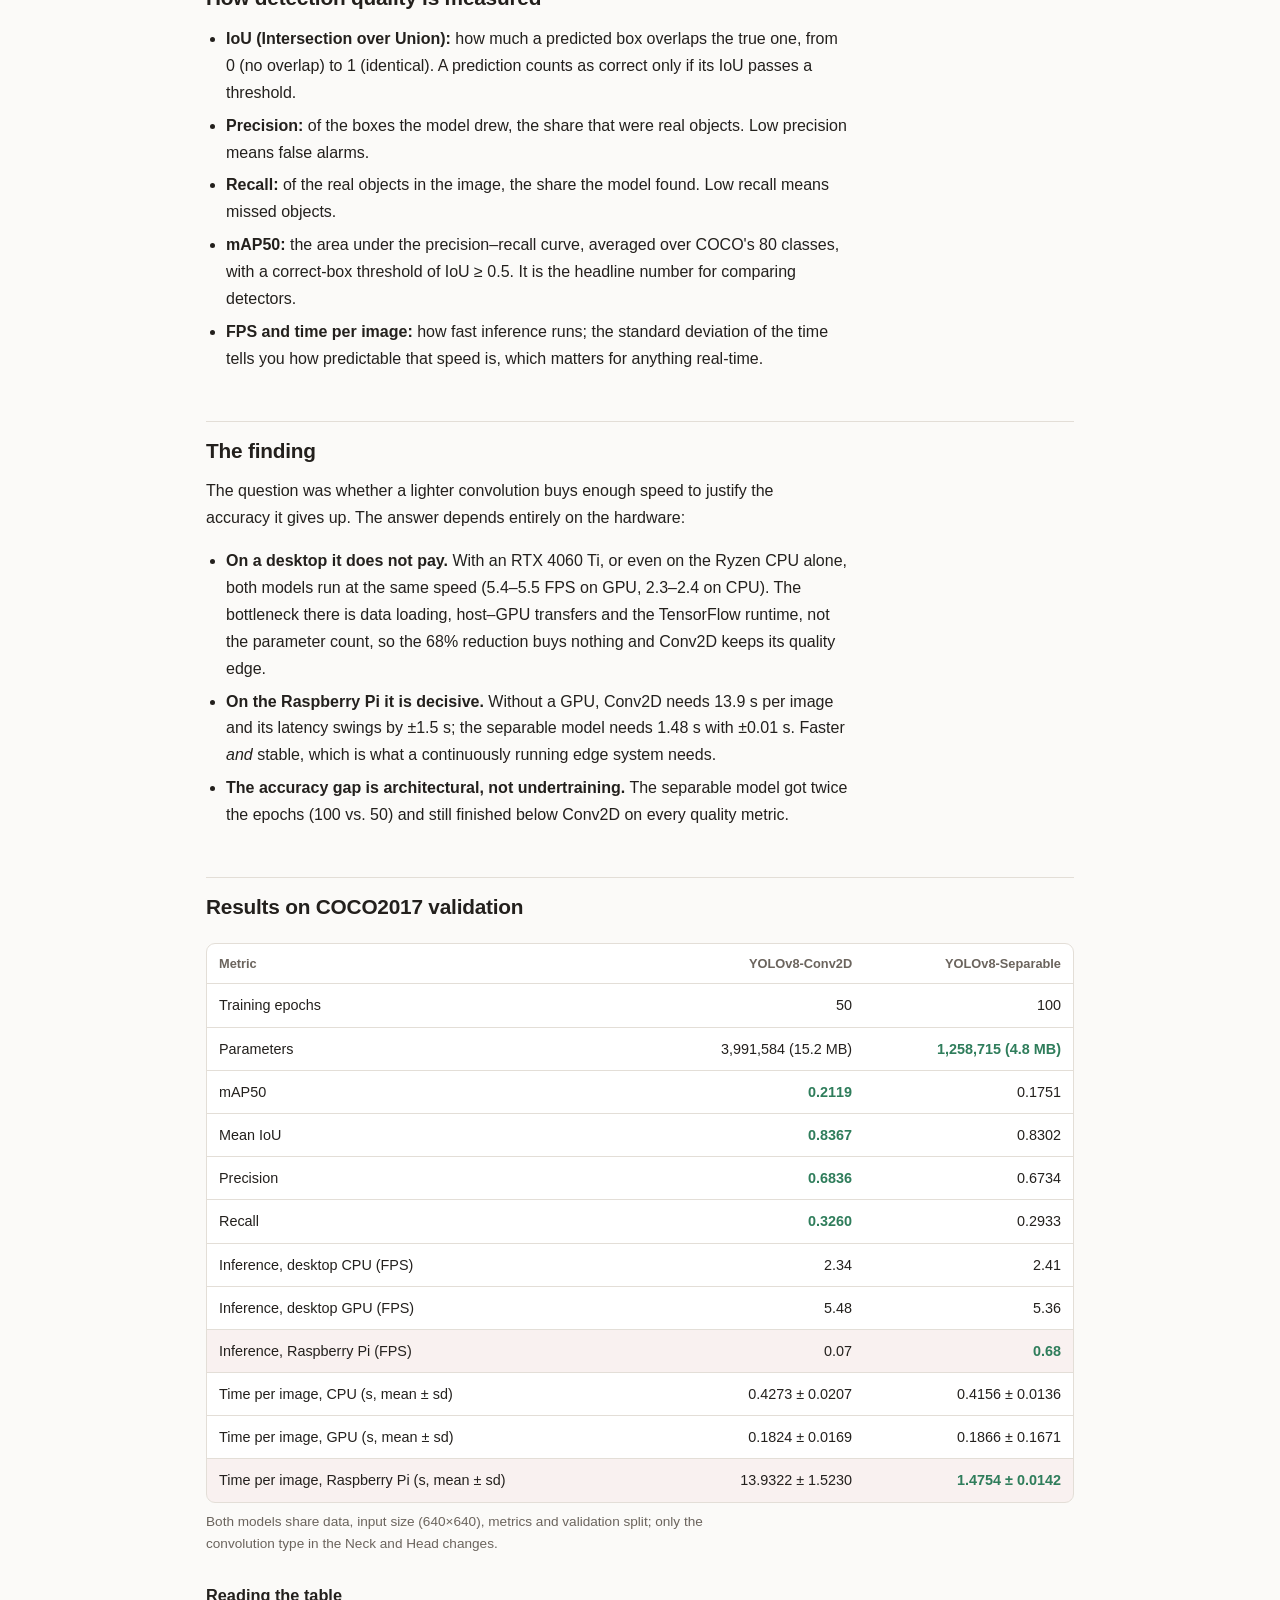
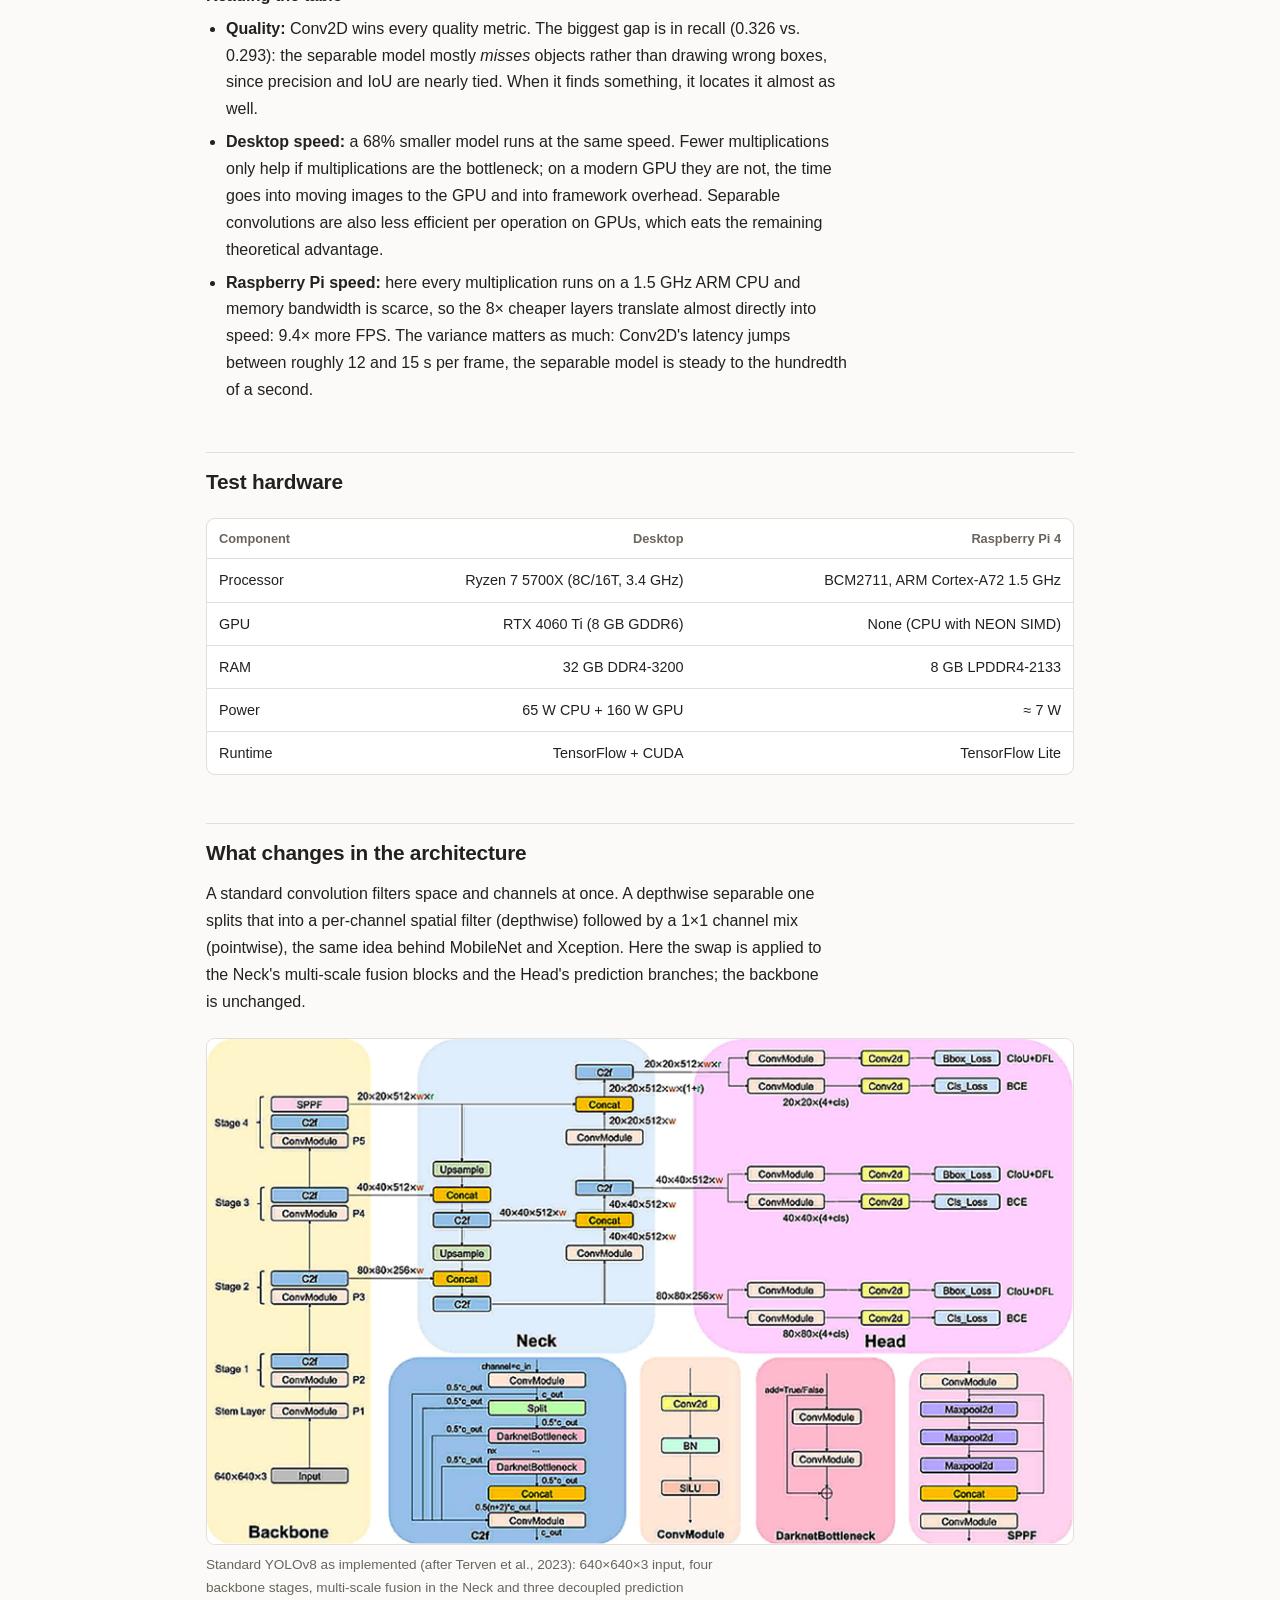
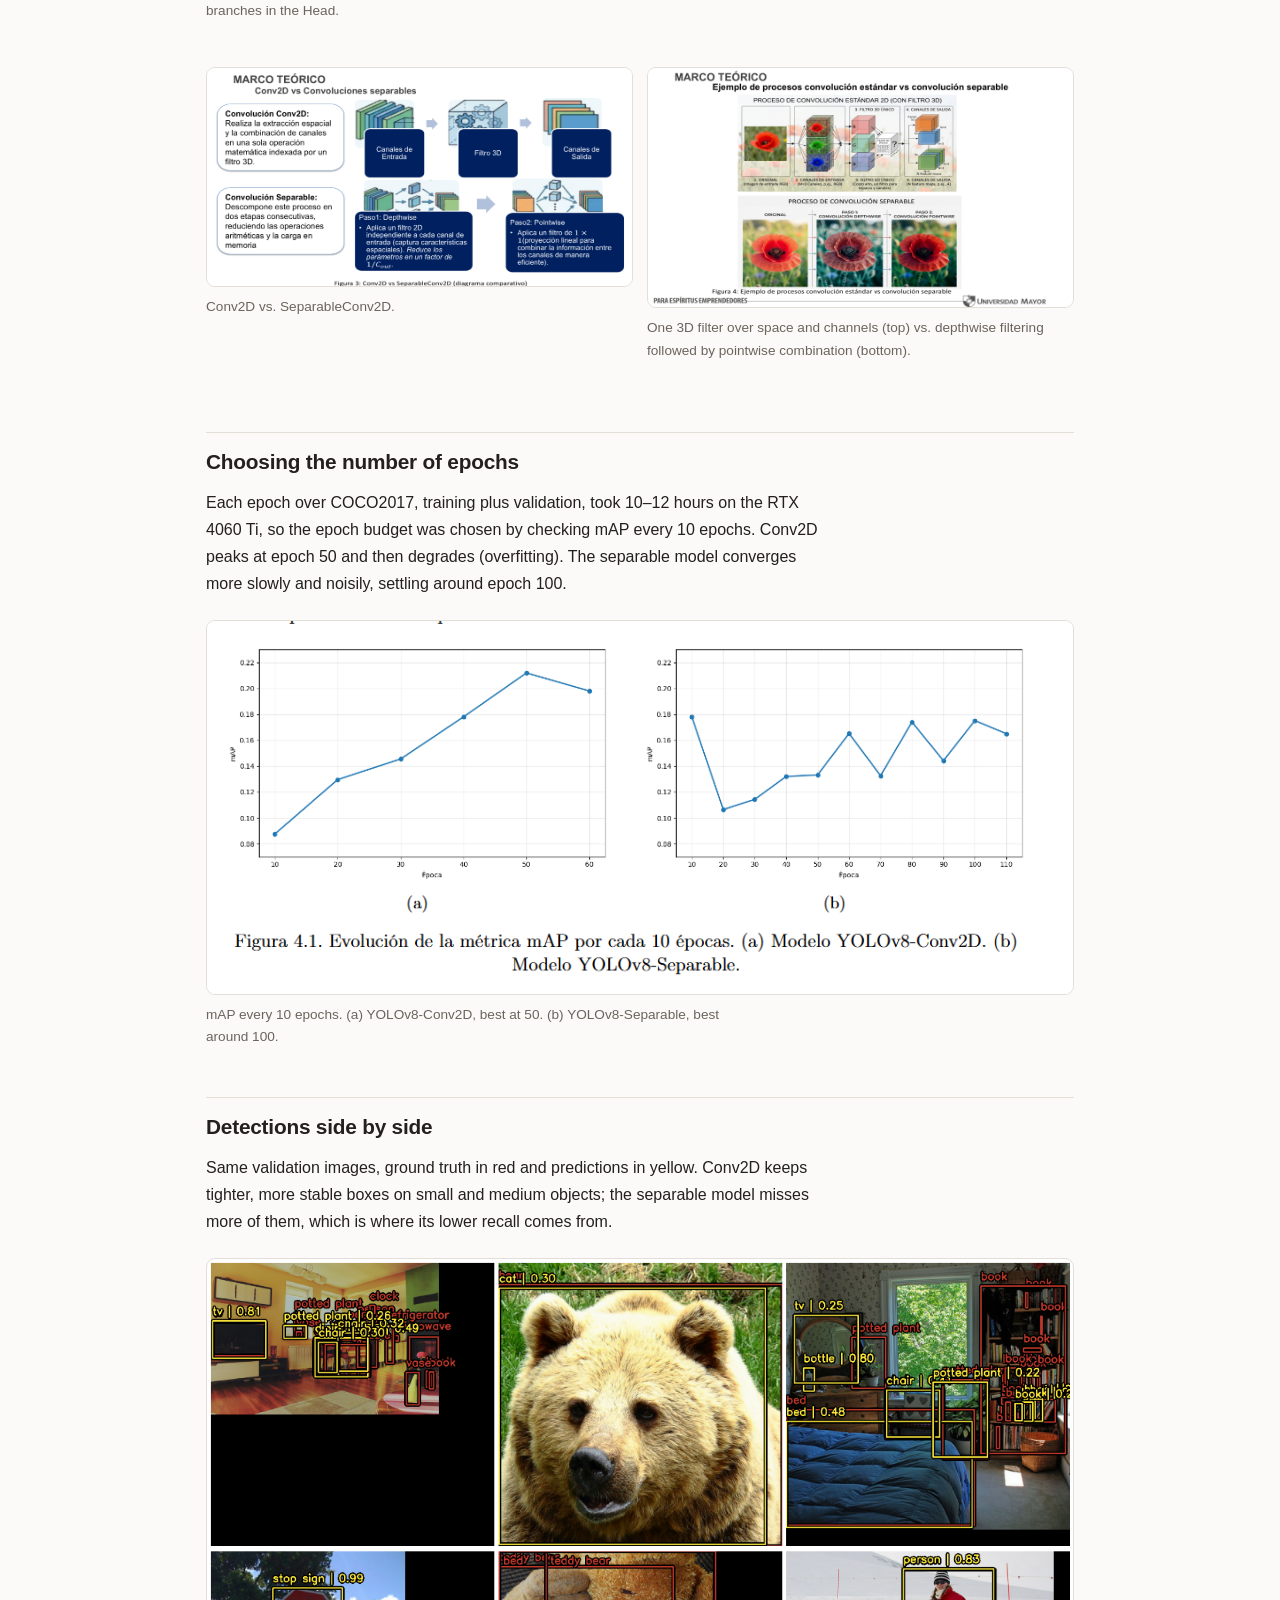
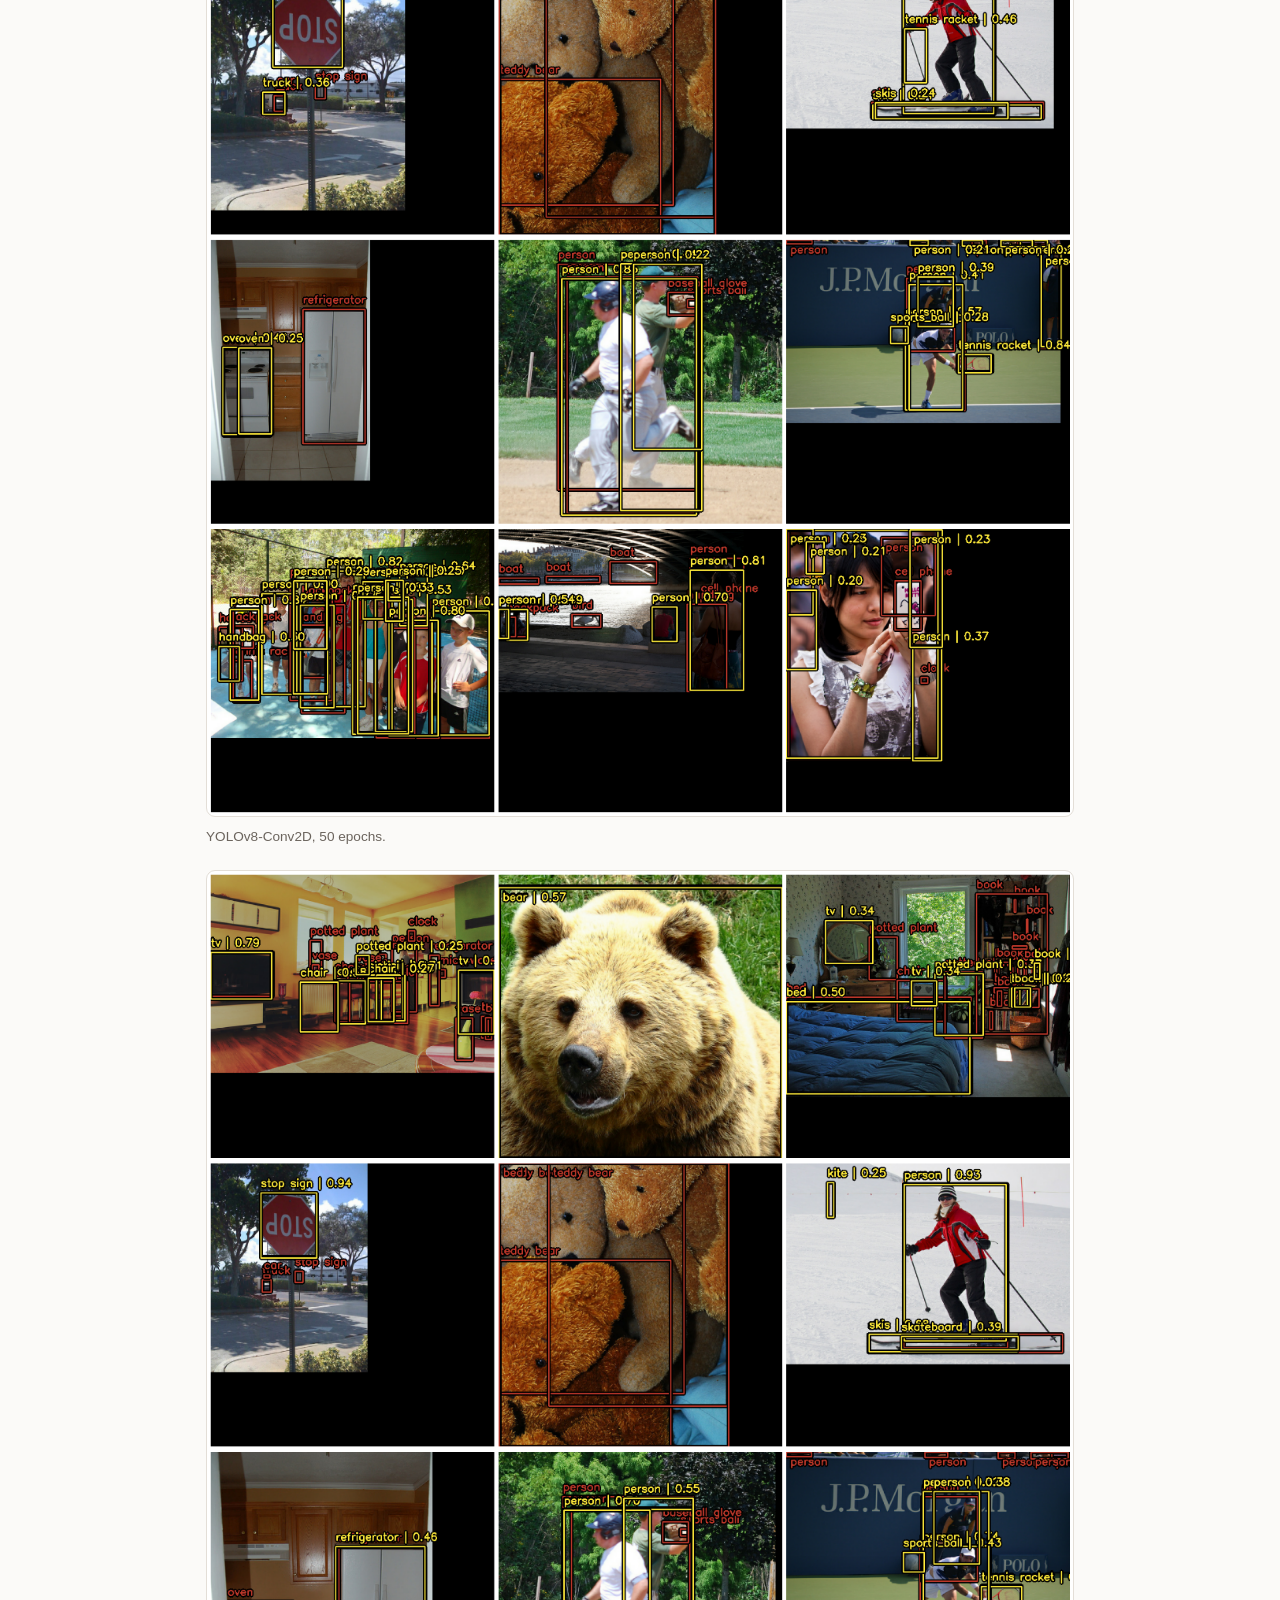
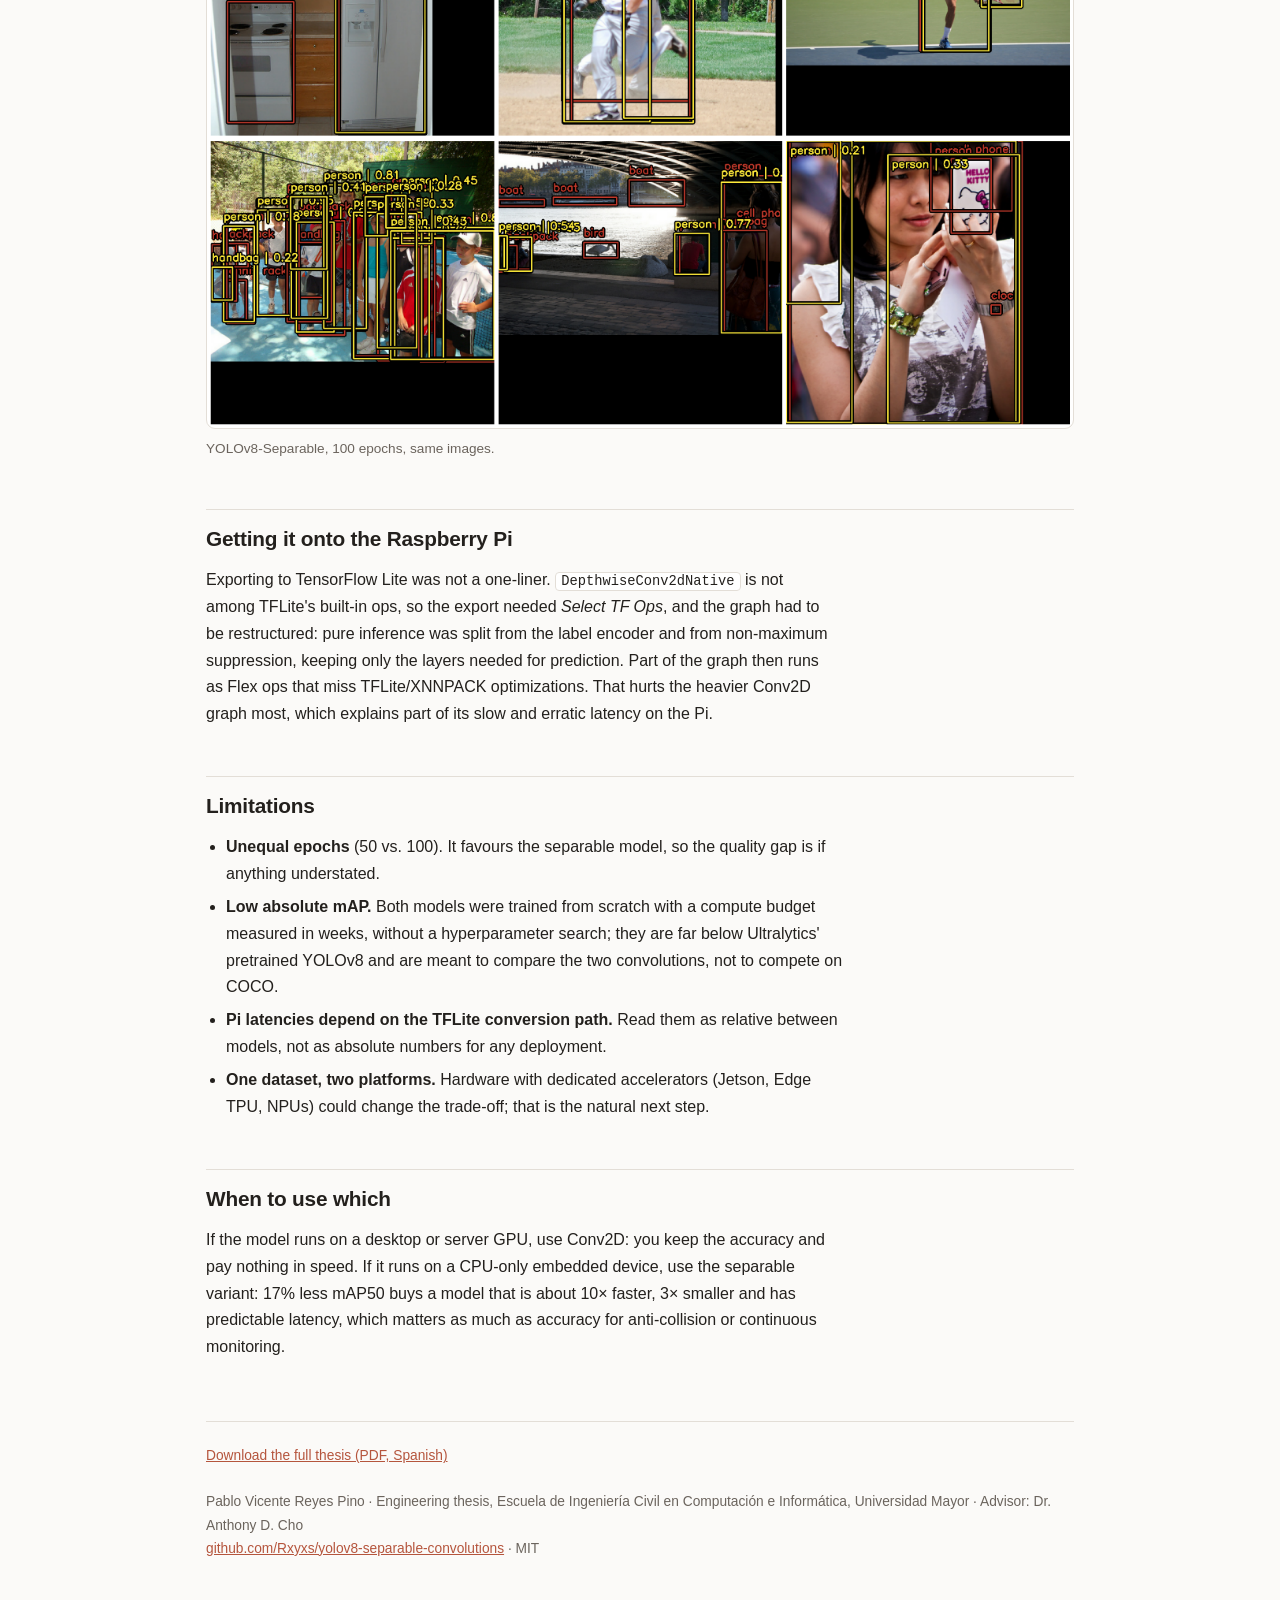
==== commit adbae768: "Pages: add thesis PDF and plain-language explanations" ====
--- a/docs/index.html
+++ b/docs/index.html
@@ -61,6 +61,7 @@
 Swapping <code>Conv2D</code> for <code>SeparableConv2D</code> <strong>costs 17% of mAP50</strong> and changes almost nothing on a desktop,
 but on a Raspberry Pi it is the difference between <strong>one frame every 14 seconds and one every 1.5</strong>.</p>
 <div class="links">
+<a href="tesis_yolov8_separable.pdf">Full thesis (PDF, Spanish, 22 MB)</a>
 <a href="https://github.com/Rxyxs/yolov8-separable-convolutions">Code and notebooks</a>
 <a href="https://github.com/Rxyxs/yolov8-separable-convolutions#readme">README (EN)</a>
 <a href="https://github.com/Rxyxs/yolov8-separable-convolutions/blob/main/README.es.md">README (ES)</a>
@@ -72,6 +73,28 @@
 <div class="kpi"><b>0.07 → 0.68</b><span>FPS on Raspberry Pi 4 (~10×)</span></div>
 </div>
 </header>
+
+<h2>The problem in plain terms</h2>
+<p>An object detector looks at an image and returns a box and a label for every object it recognises: "person here, bicycle there". YOLO (<em>You Only Look Once</em>) does it in a single pass through a convolutional network, which is why it is the usual choice for real-time video: driver assistance, anti-collision systems, surveillance cameras, inspection on a production line.</p>
+<p>The catch is cost. Most of the arithmetic in YOLO happens in convolution layers, and a model that runs smoothly on a gaming GPU can be unusable on a small, cheap, low-power board mounted on a vehicle or a camera, which is exactly where these systems need to live. This thesis asks a concrete question: <b>if we replace YOLOv8's standard convolutions with a cheaper kind, how much accuracy do we lose and how much speed do we gain, and does the answer change with the hardware?</b></p>
+
+<h2>Why a separable convolution is cheaper</h2>
+<p>A standard 3×3 convolution that turns <i>C</i><sub>in</sub> input channels into <i>C</i><sub>out</sub> output channels learns one 3×3 filter for every input–output pair: <b>9 · C<sub>in</sub> · C<sub>out</sub></b> weights. It looks at space (the 3×3 neighbourhood) and at channels (colour, edges, textures…) at the same time.</p>
+<p>A depthwise separable convolution splits that into two cheaper steps:</p>
+<ul>
+<li><b>Depthwise:</b> one 3×3 filter per input channel, applied to that channel alone. It captures spatial patterns: <b>9 · C<sub>in</sub></b> weights.</li>
+<li><b>Pointwise:</b> a 1×1 convolution that mixes the channels together: <b>C<sub>in</sub> · C<sub>out</sub></b> weights.</li>
+</ul>
+<p>With 128 channels in and out, that is 147,456 weights for the standard layer against 17,536 for the separable one, about <b>8× fewer</b>, with the same drop in multiplications. The price is expressiveness: the network can no longer learn arbitrary combinations of "where" and "which channel" in a single step. Applied to the Neck and Head of YOLOv8, the whole model goes from 3.99 M to 1.26 M parameters.</p>
+
+<h2>How detection quality is measured</h2>
+<ul>
+<li><b>IoU (Intersection over Union):</b> how much a predicted box overlaps the true one, from 0 (no overlap) to 1 (identical). A prediction counts as correct only if its IoU passes a threshold.</li>
+<li><b>Precision:</b> of the boxes the model drew, the share that were real objects. Low precision means false alarms.</li>
+<li><b>Recall:</b> of the real objects in the image, the share the model found. Low recall means missed objects.</li>
+<li><b>mAP50:</b> the area under the precision–recall curve, averaged over COCO's 80 classes, with a correct-box threshold of IoU ≥ 0.5. It is the headline number for comparing detectors.</li>
+<li><b>FPS and time per image:</b> how fast inference runs; the standard deviation of the time tells you how predictable that speed is, which matters for anything real-time.</li>
+</ul>
 
 <h2>The finding</h2>
 <p>The question was whether a lighter convolution buys enough speed to justify the accuracy it gives up. The answer depends entirely on the hardware:</p>
@@ -99,6 +122,13 @@
 <tr class="hl"><td>Time per image, Raspberry Pi (s, mean ± sd)</td><td>13.9322 ± 1.5230</td><td class="win">1.4754 ± 0.0142</td></tr>
 </tbody></table></div>
 <p class="note">Both models share data, input size (640×640), metrics and validation split; only the convolution type in the Neck and Head changes.</p>
+
+<h3>Reading the table</h3>
+<ul>
+<li><b>Quality:</b> Conv2D wins every quality metric. The biggest gap is in recall (0.326 vs. 0.293): the separable model mostly <em>misses</em> objects rather than drawing wrong boxes, since precision and IoU are nearly tied. When it finds something, it locates it almost as well.</li>
+<li><b>Desktop speed:</b> a 68% smaller model runs at the same speed. Fewer multiplications only help if multiplications are the bottleneck; on a modern GPU they are not, the time goes into moving images to the GPU and into framework overhead. Separable convolutions are also less efficient per operation on GPUs, which eats the remaining theoretical advantage.</li>
+<li><b>Raspberry Pi speed:</b> here every multiplication runs on a 1.5 GHz ARM CPU and memory bandwidth is scarce, so the 8× cheaper layers translate almost directly into speed: 9.4× more FPS. The variance matters as much: Conv2D's latency jumps between roughly 12 and 15 s per frame, the separable model is steady to the hundredth of a second.</li>
+</ul>
 
 <h2>Test hardware</h2>
 <div class="tbl"><table>
@@ -161,6 +191,7 @@
 <p>If the model runs on a desktop or server GPU, use Conv2D: you keep the accuracy and pay nothing in speed. If it runs on a CPU-only embedded device, use the separable variant: 17% less mAP50 buys a model that is about 10× faster, 3× smaller and has predictable latency, which matters as much as accuracy for anti-collision or continuous monitoring.</p>
 
 <footer>
+<a href="tesis_yolov8_separable.pdf">Download the full thesis (PDF, Spanish)</a><br><br>
 Pablo Vicente Reyes Pino · Engineering thesis, Escuela de Ingeniería Civil en Computación e Informática, Universidad Mayor · Advisor: Dr. Anthony D. Cho<br>
 <a href="https://github.com/Rxyxs/yolov8-separable-convolutions">github.com/Rxyxs/yolov8-separable-convolutions</a> · MIT
 </footer>
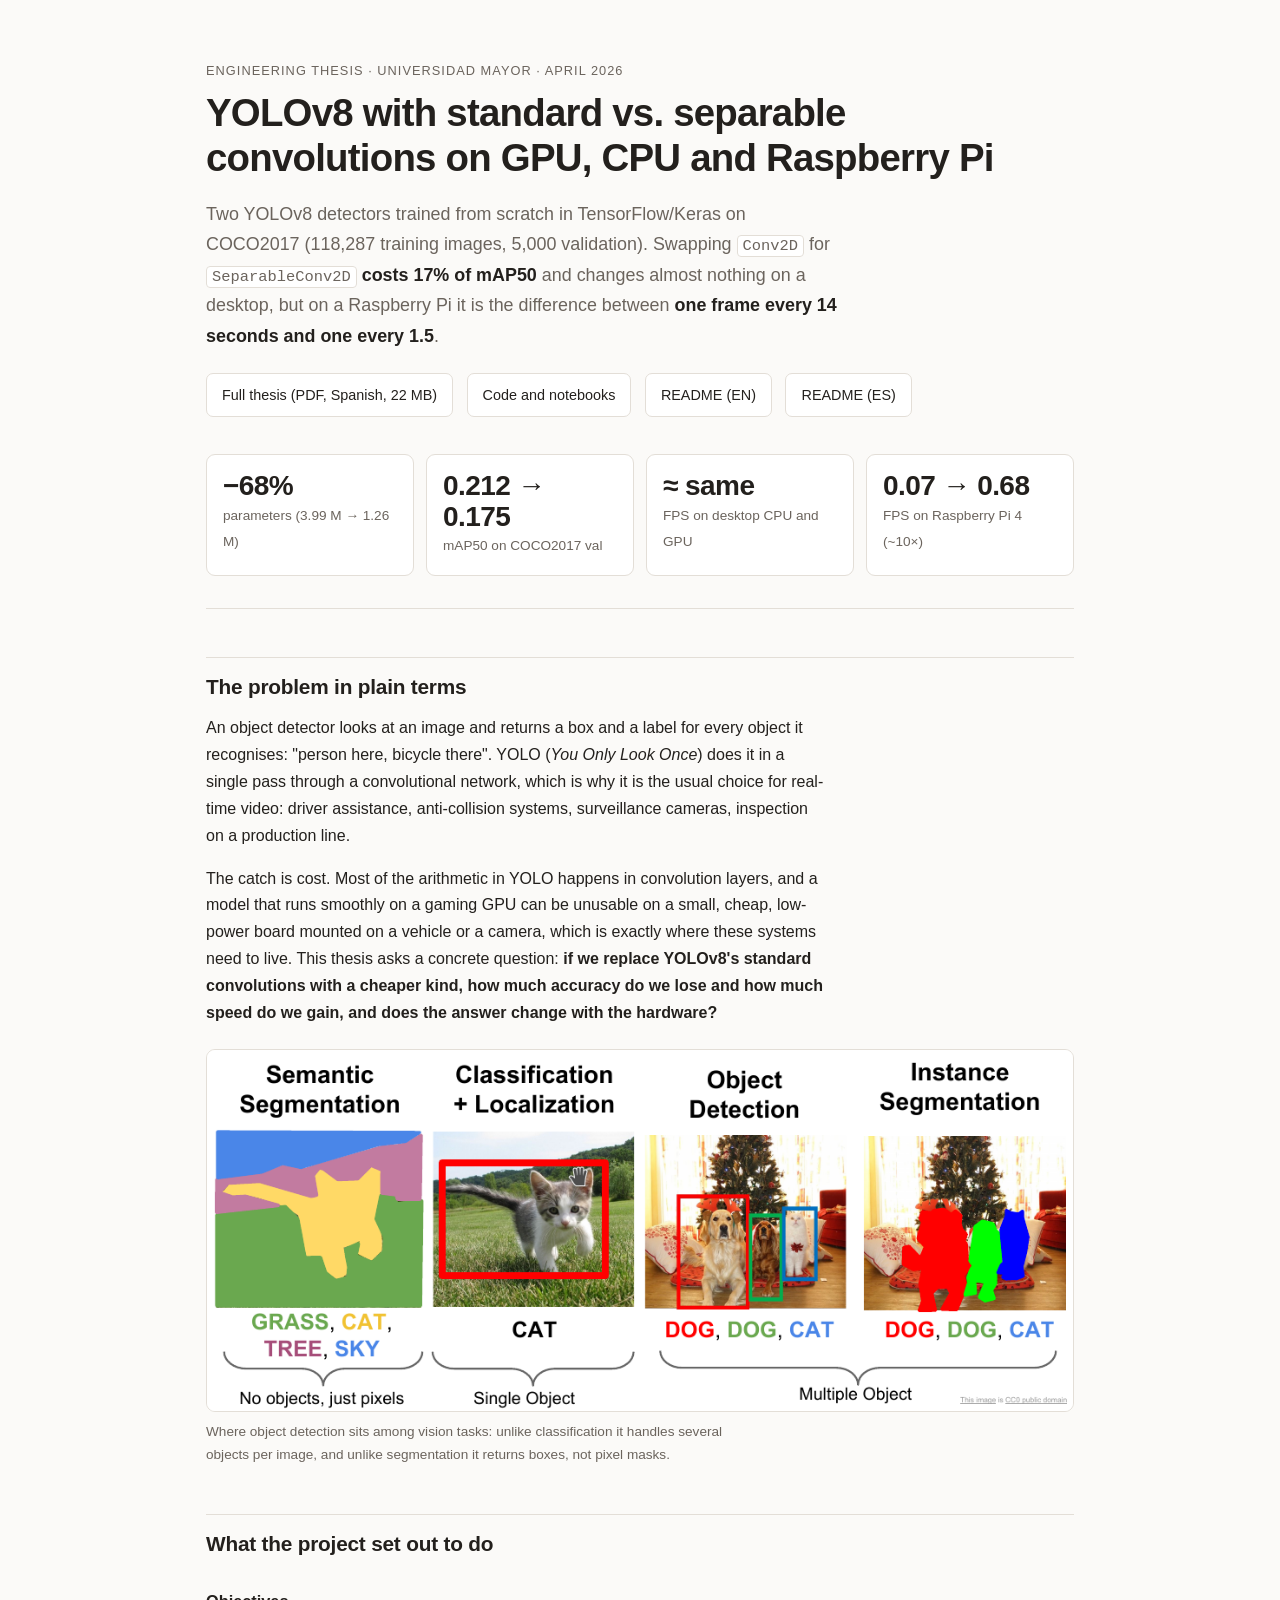
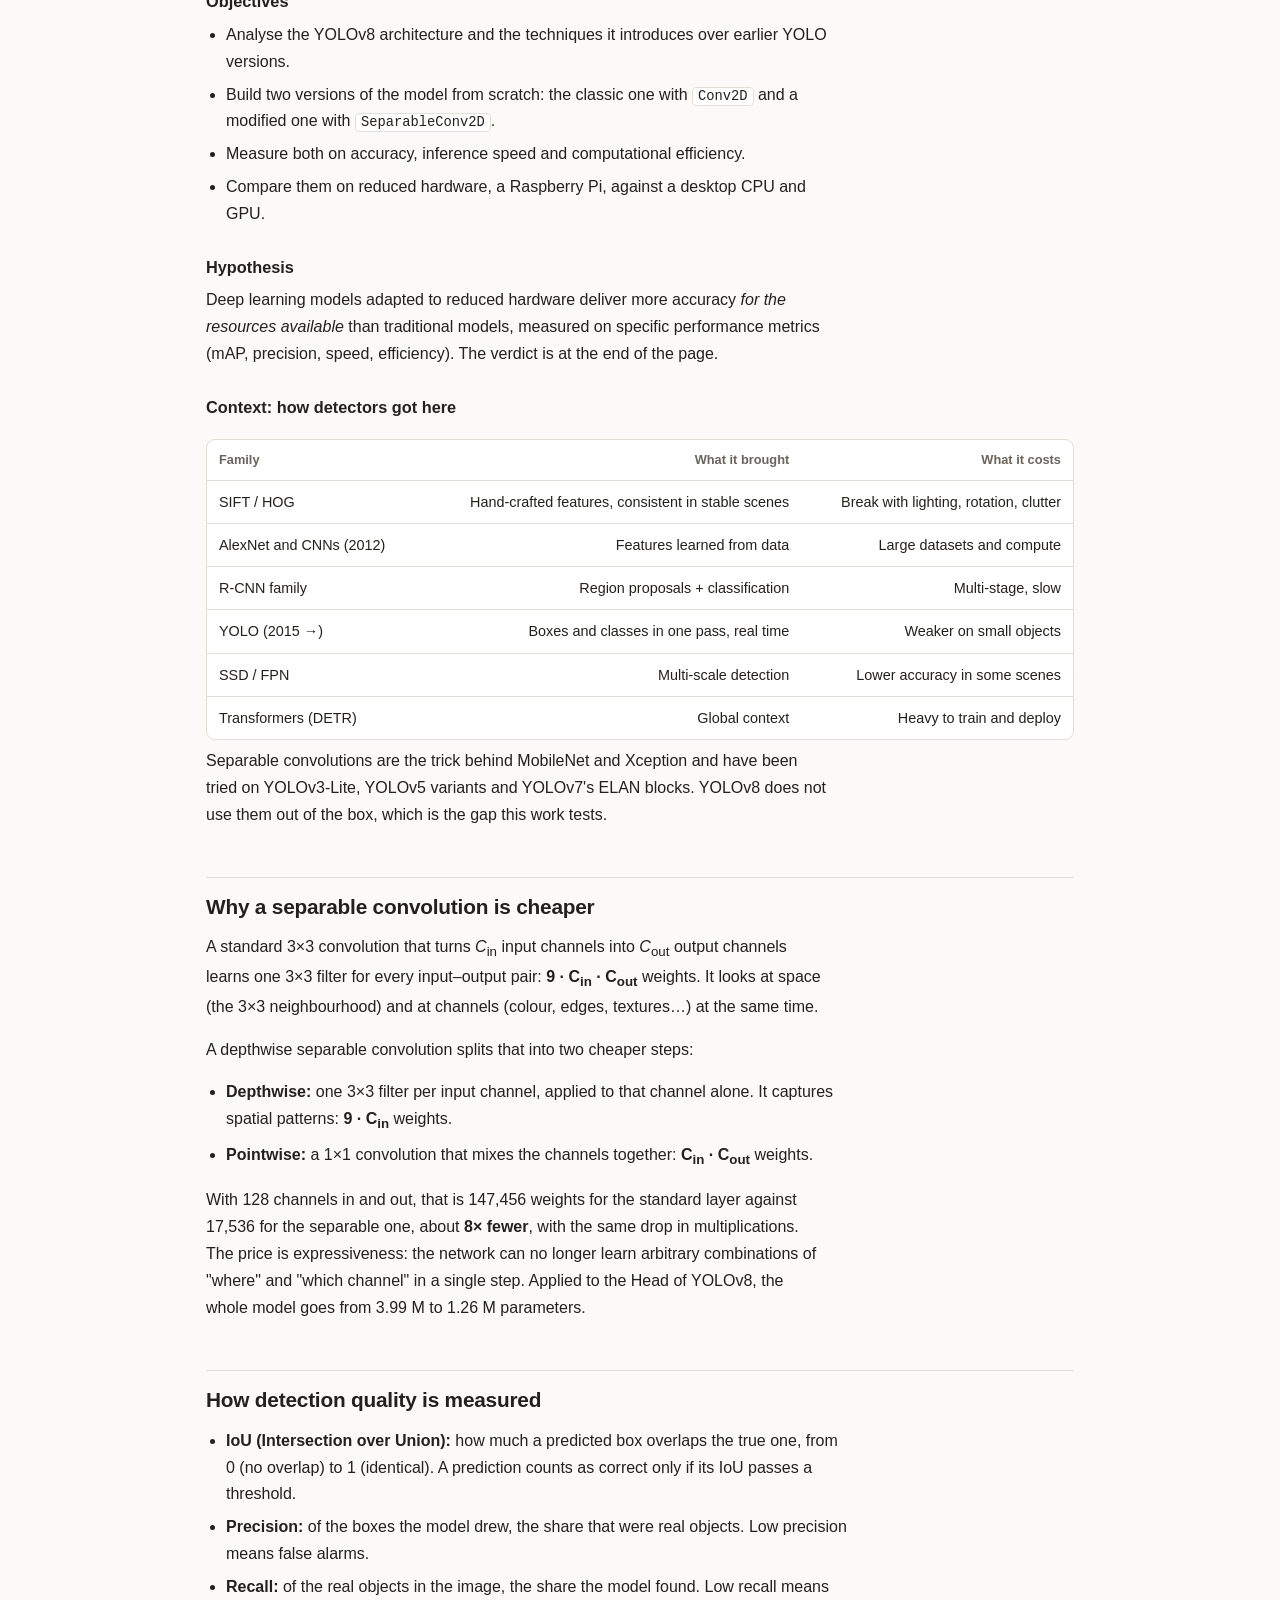
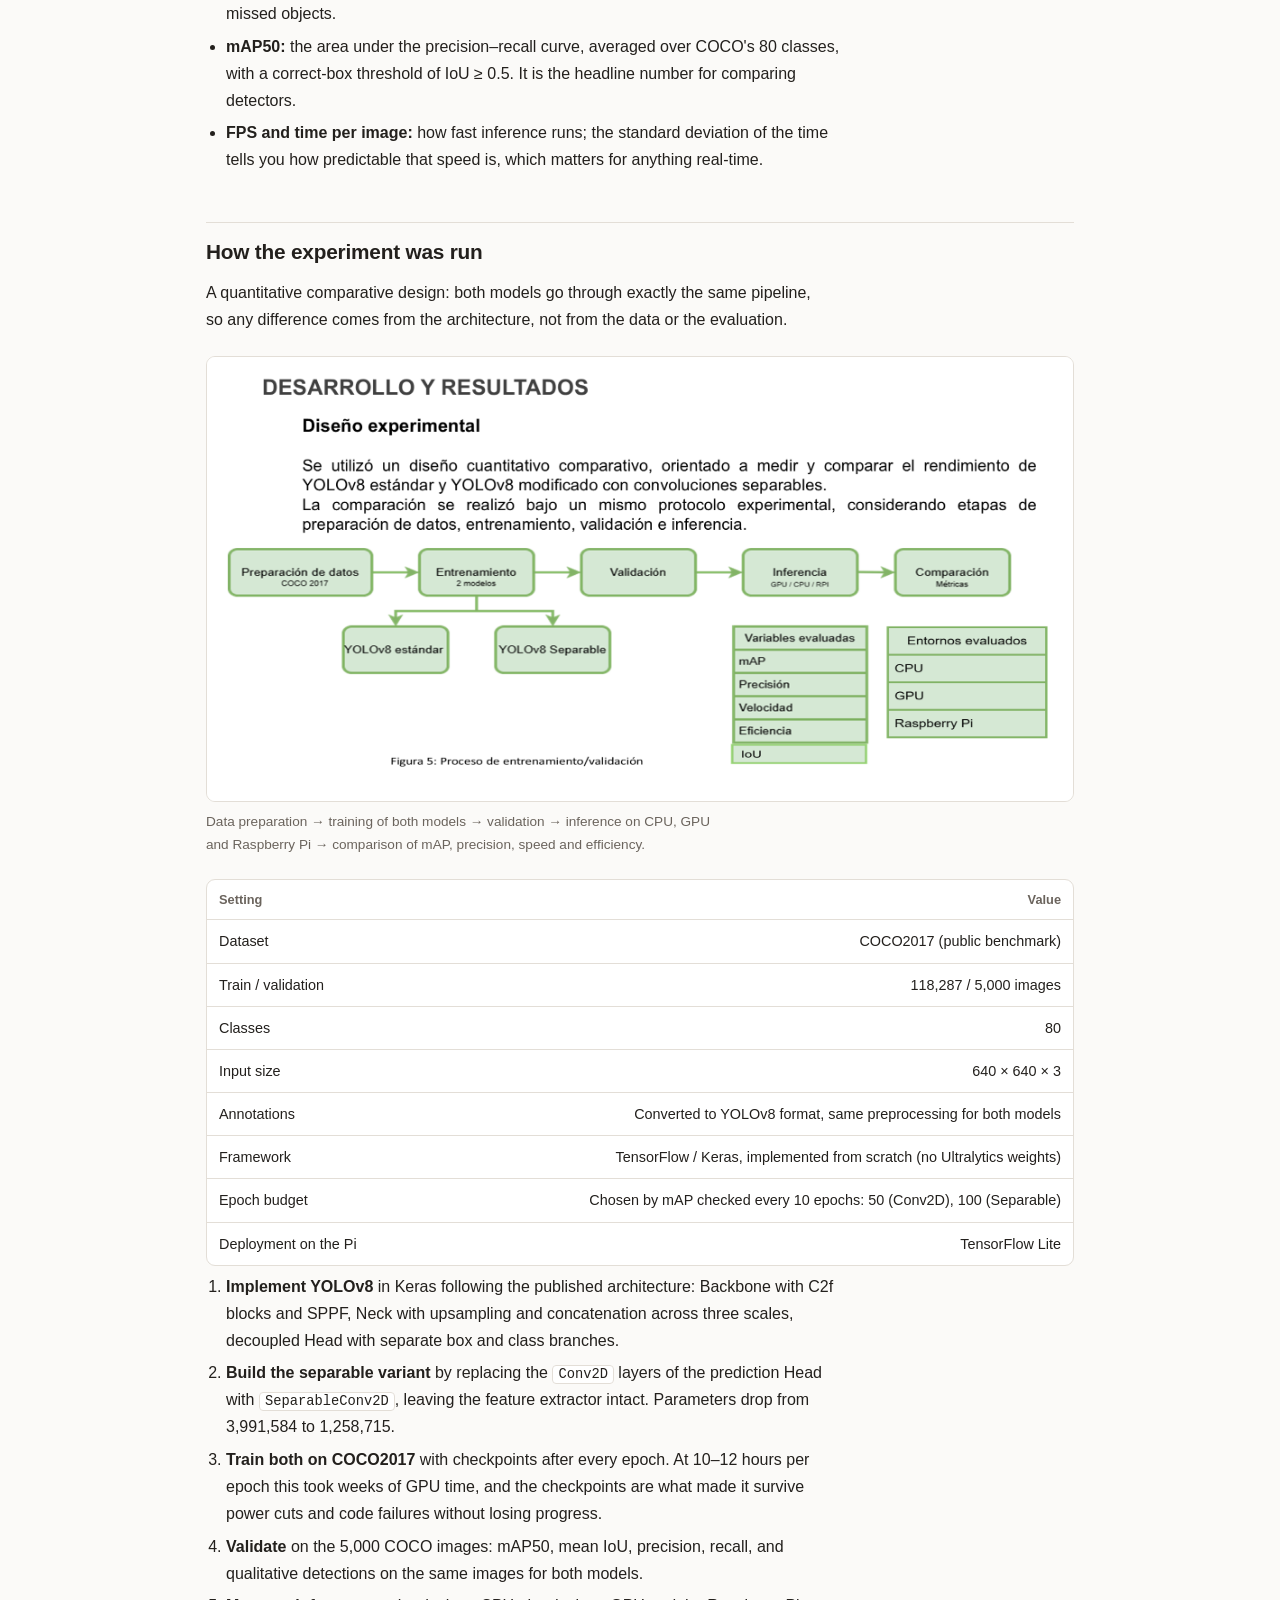
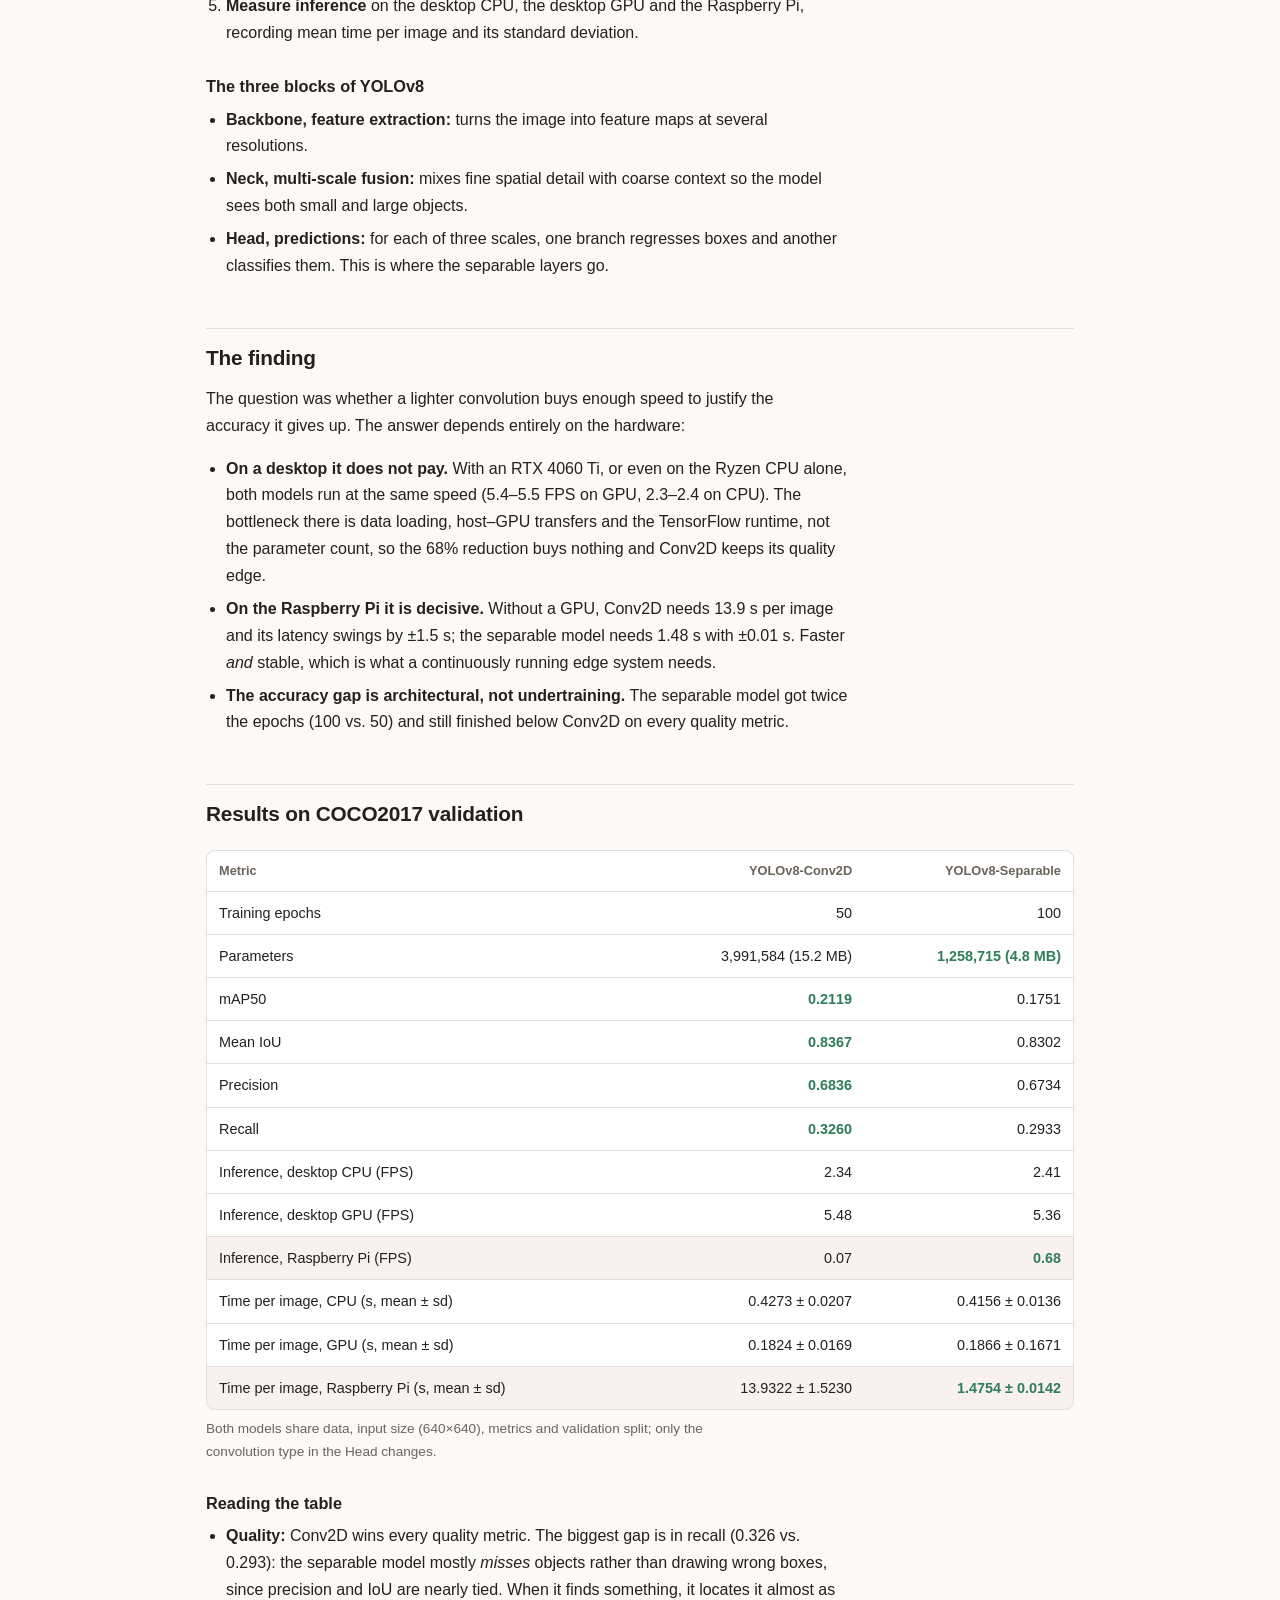
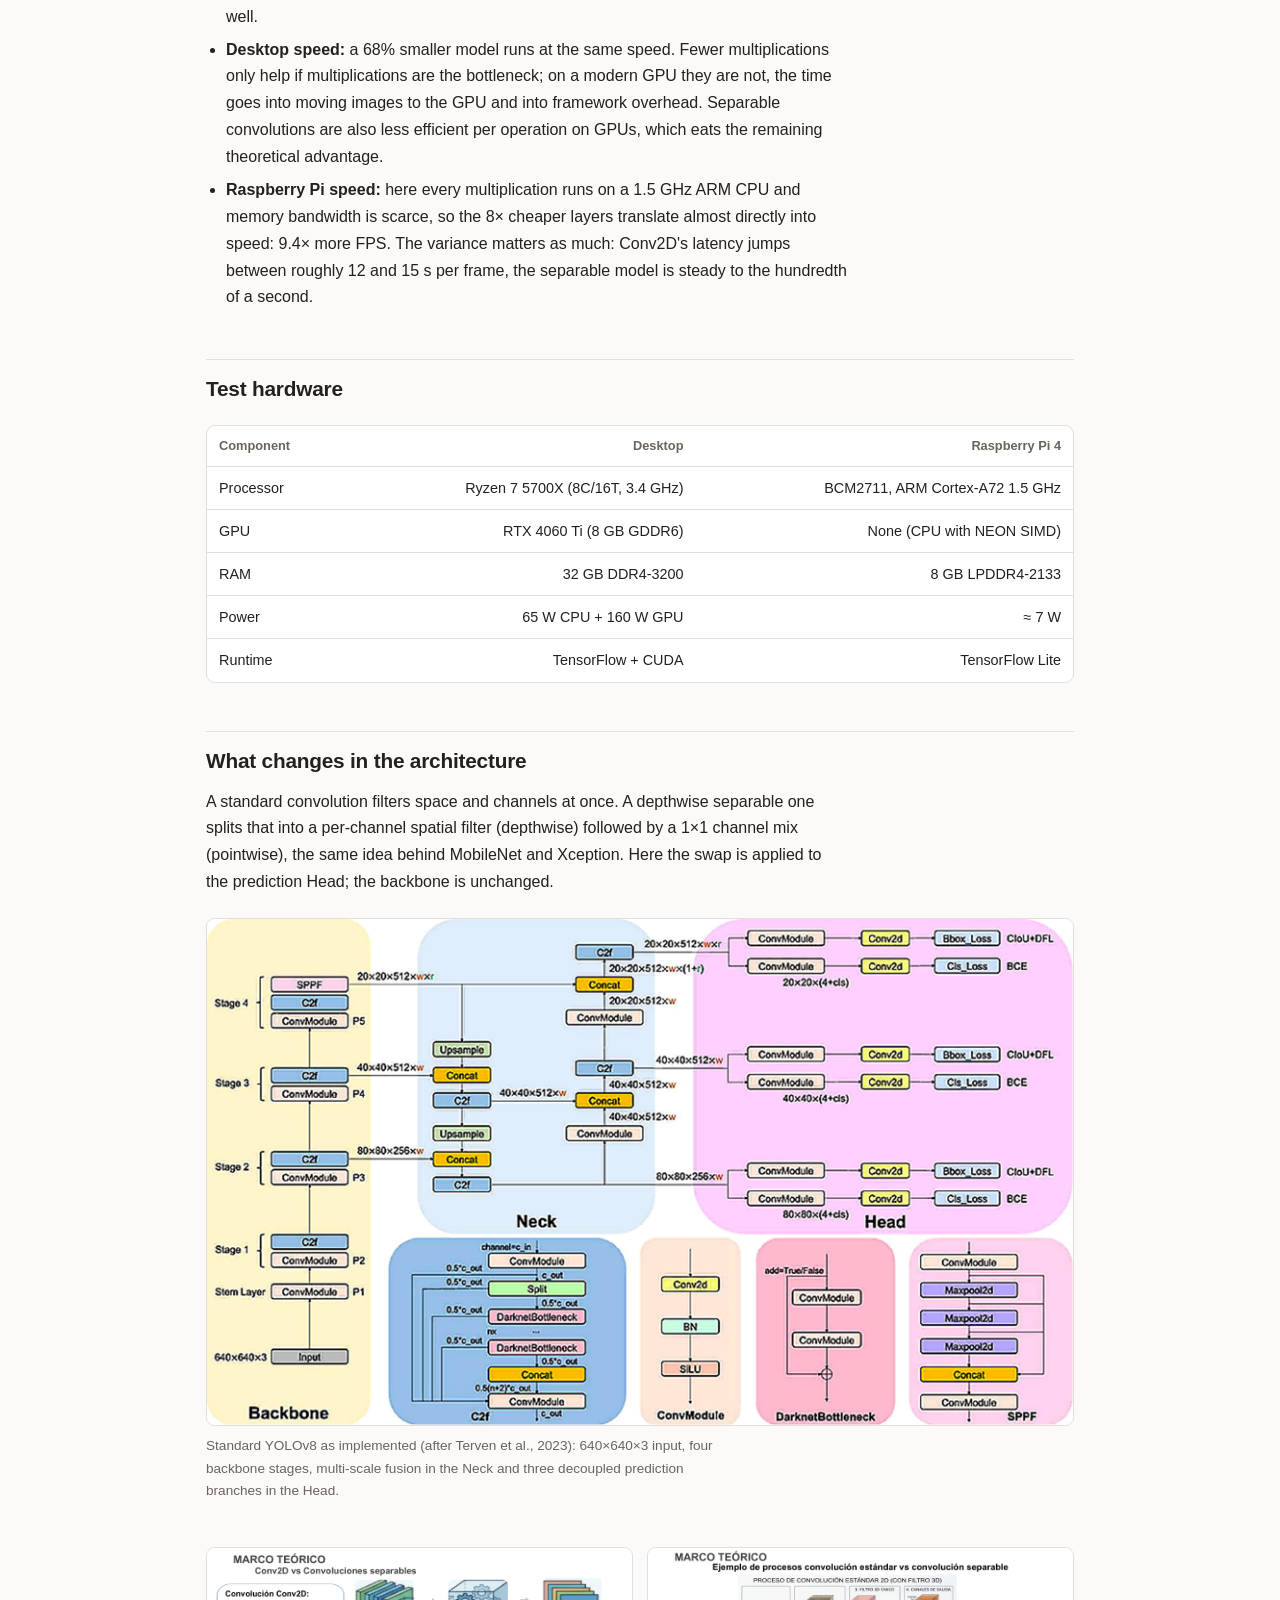
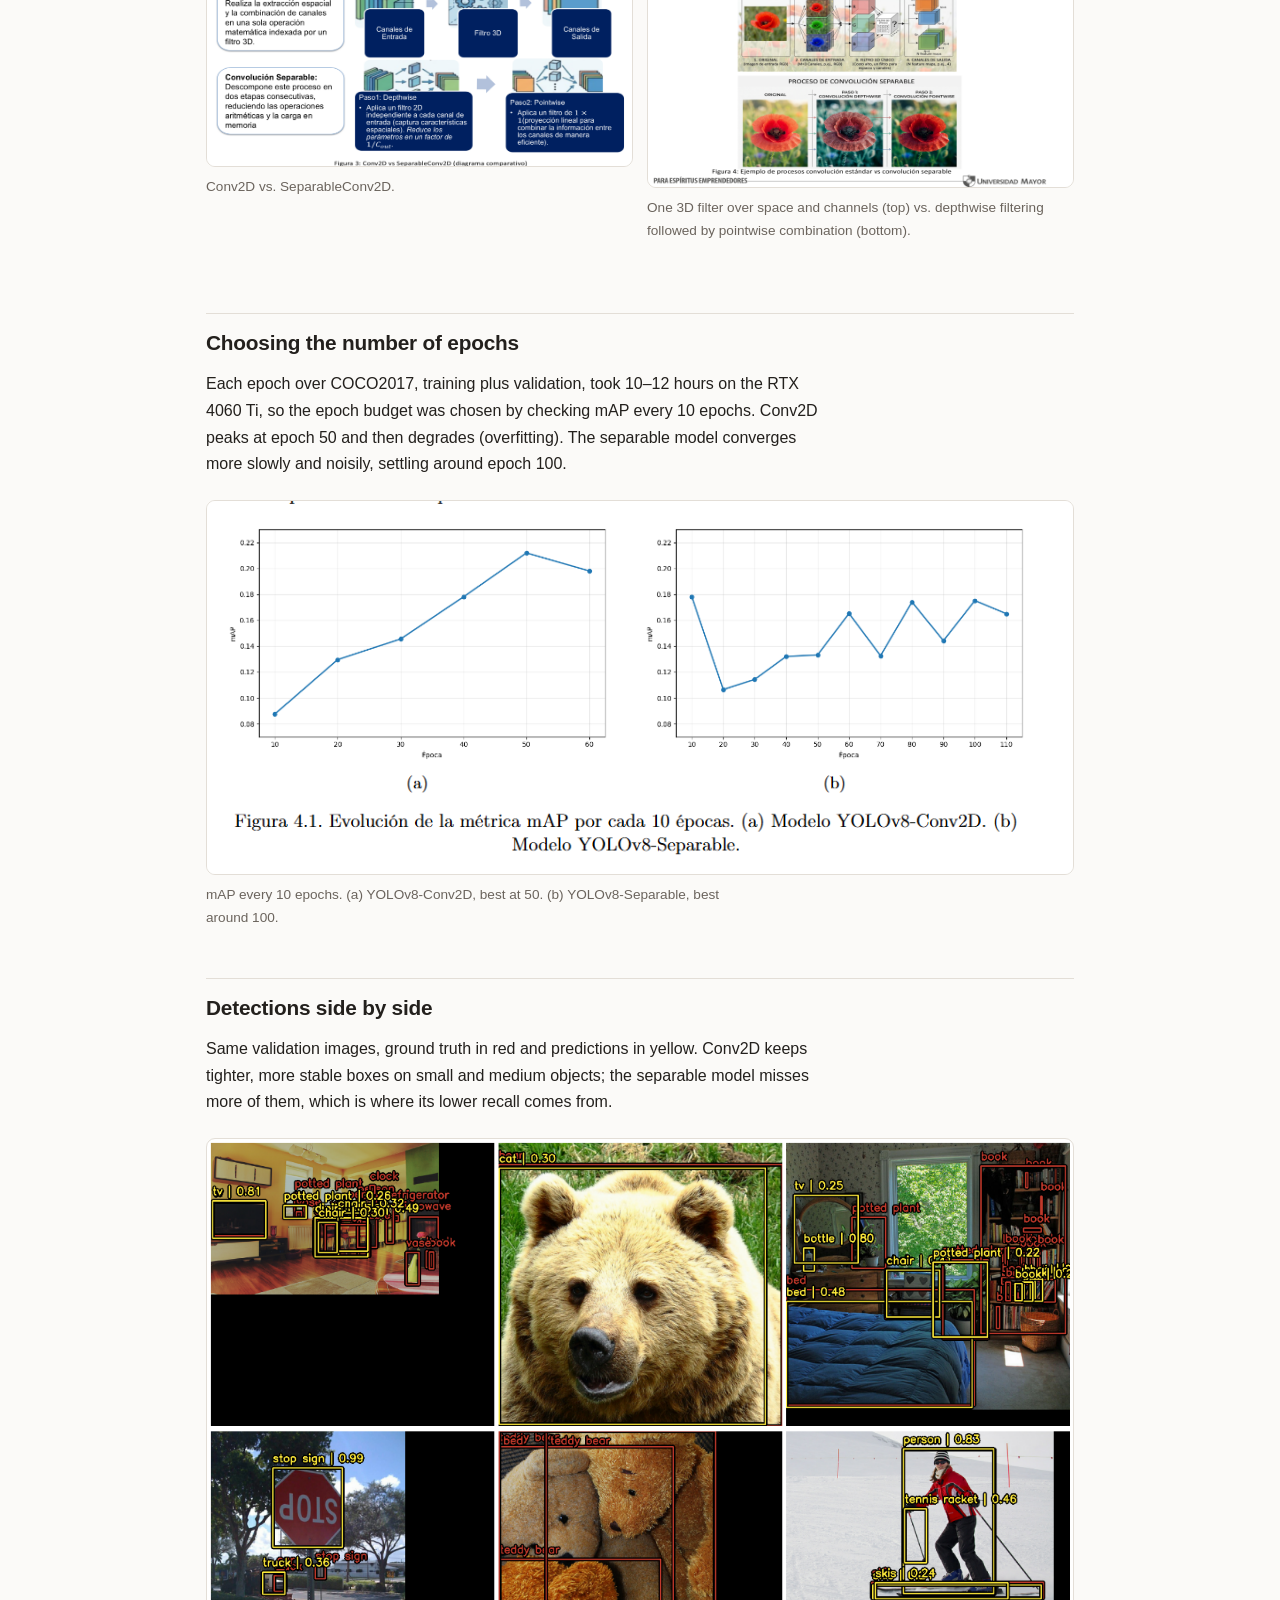
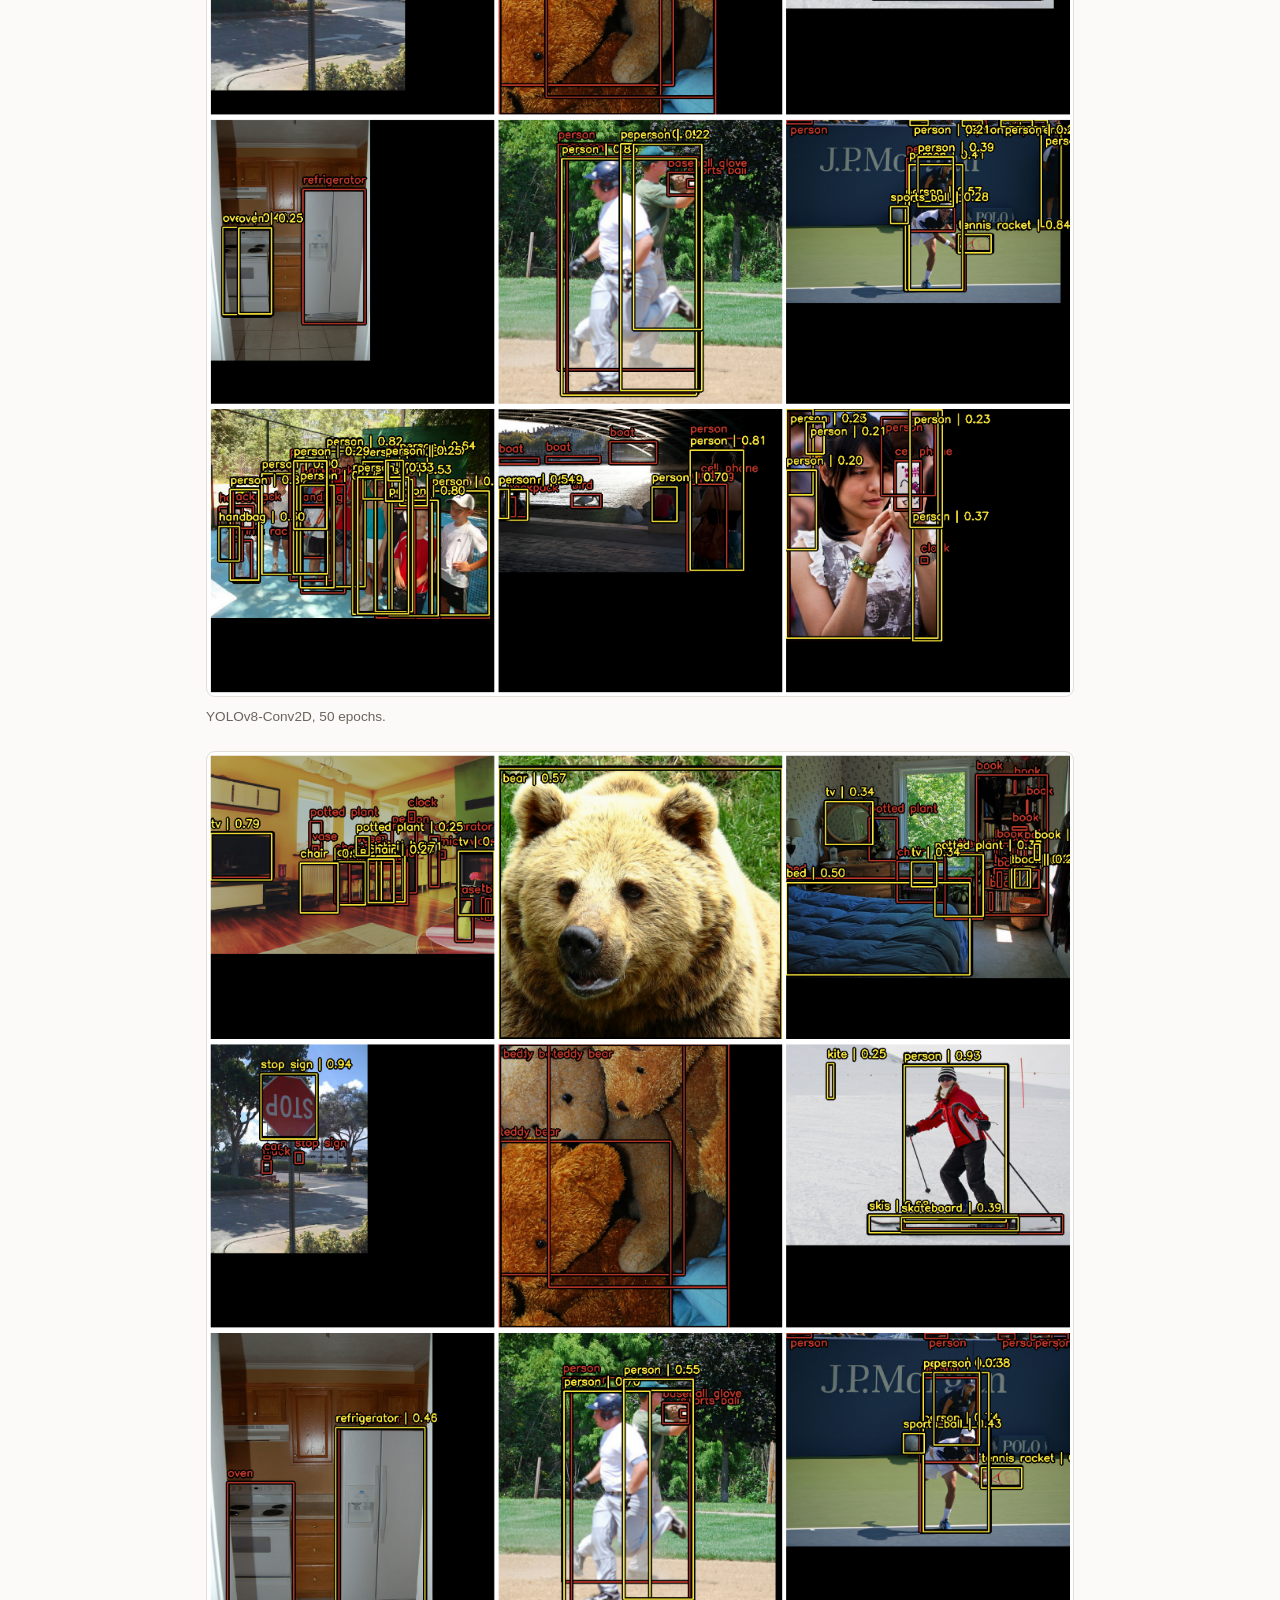
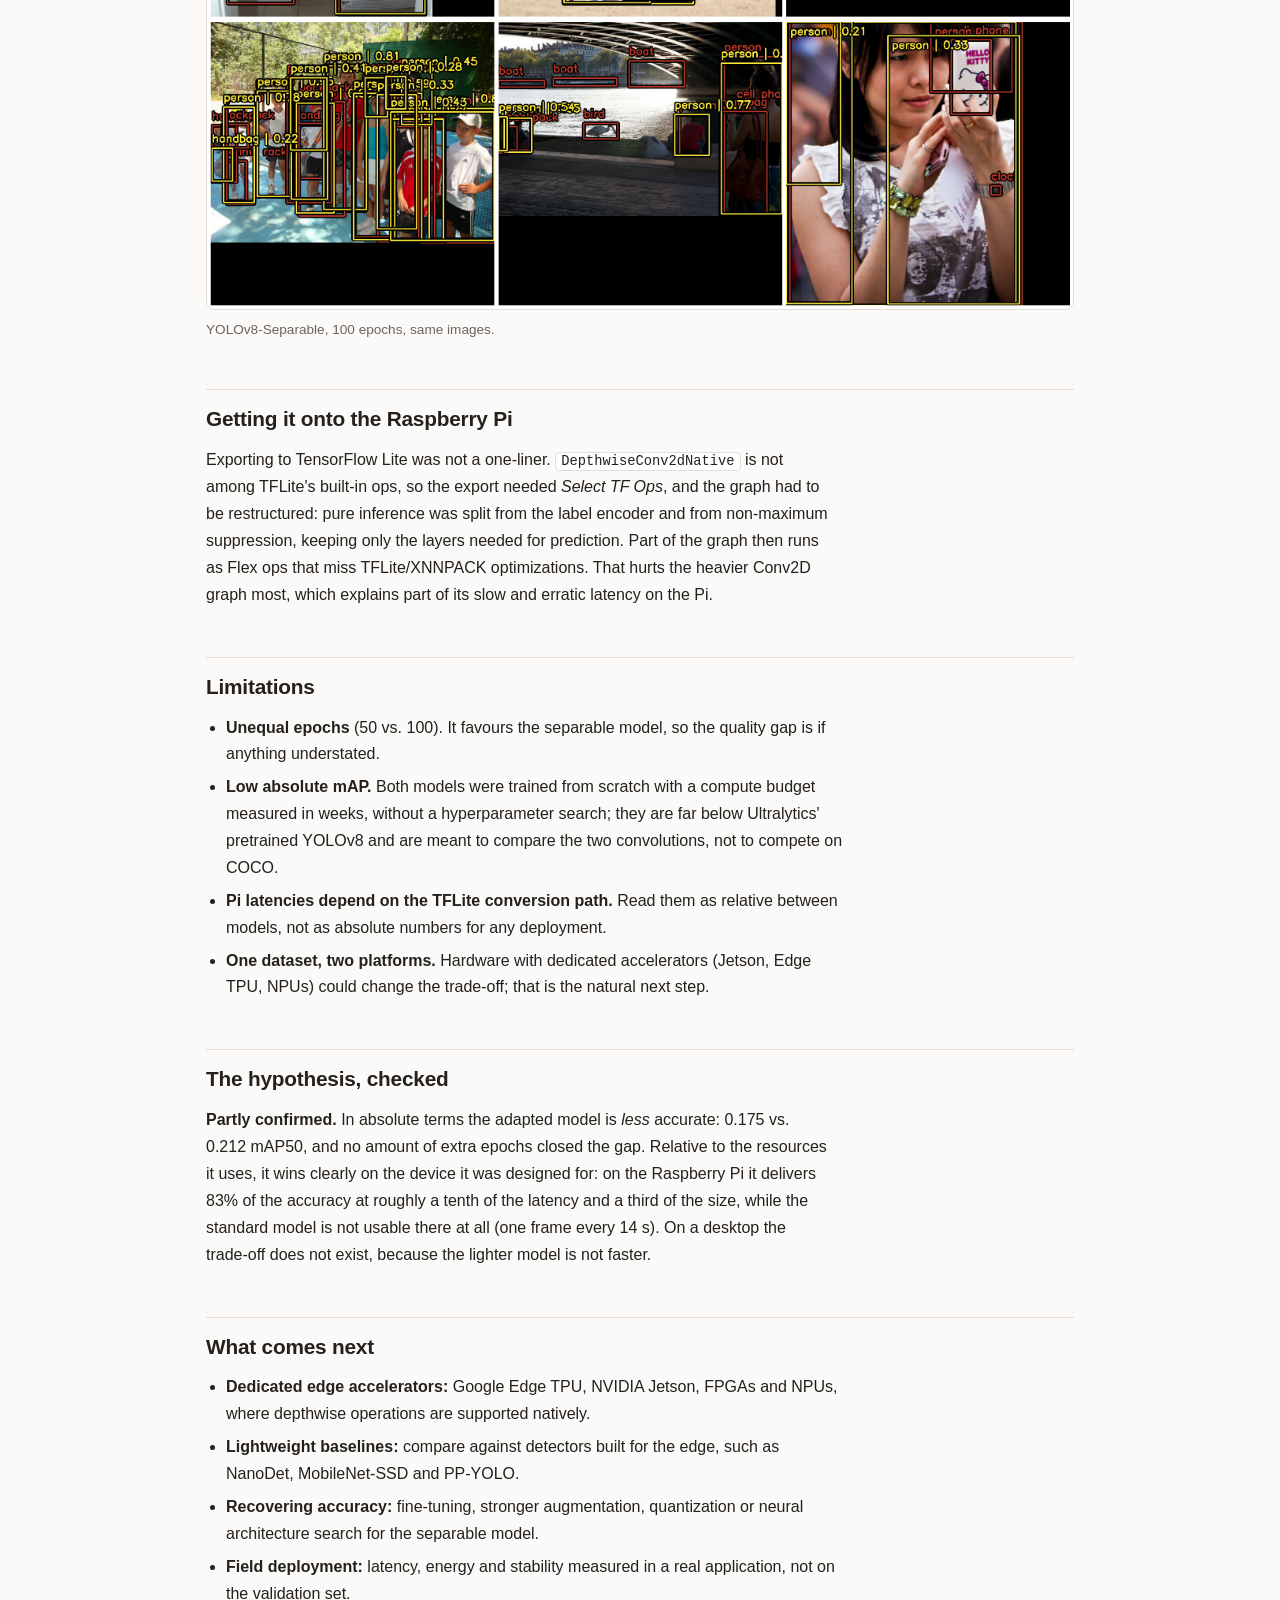
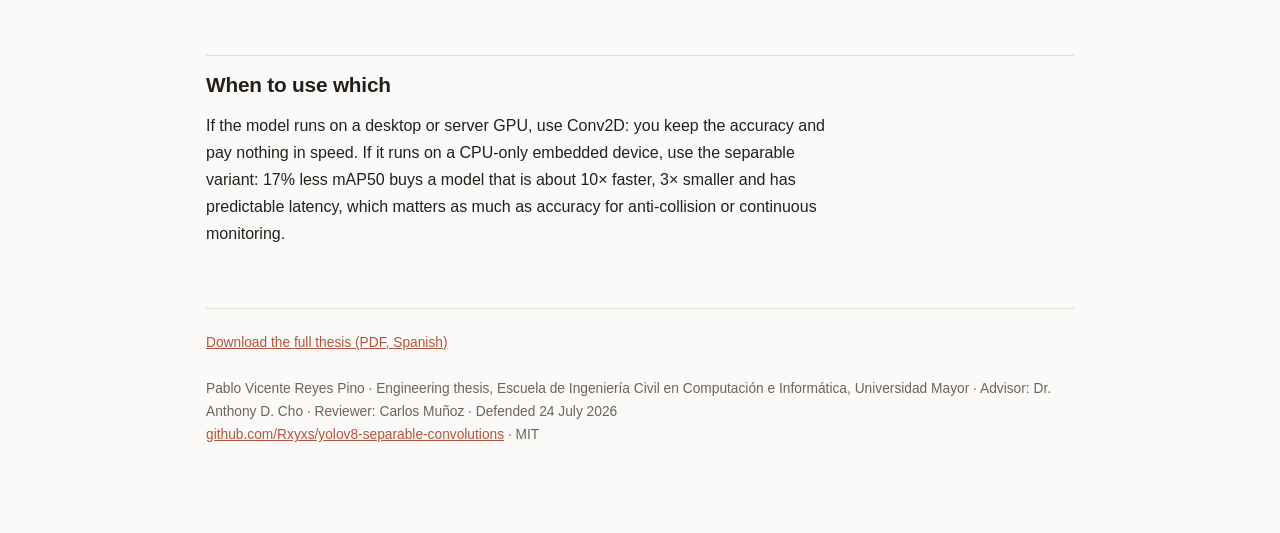
==== commit 82c197d5: "Pages: objectives, hypothesis, method, dataset, training cost and next steps" ====
--- a/docs/index.html
+++ b/docs/index.html
@@ -33,7 +33,7 @@
   figcaption { font-size:.85rem; color:var(--muted); margin-top:9px; max-width:70ch; }
   p, li { max-width:70ch; }
   p { margin:0 0 16px; }
-  ul { padding-left:20px; margin:0 0 16px; }
+  ul, ol { padding-left:20px; margin:0 0 16px; }
   li { margin-bottom:6px; }
   .tbl { overflow-x:auto; margin:18px 0 8px; border:1px solid var(--line); border-radius:9px; background:var(--surface); }
   table { border-collapse:collapse; width:100%; font-size:.9rem; font-variant-numeric:tabular-nums; }
@@ -78,6 +78,35 @@
 <p>An object detector looks at an image and returns a box and a label for every object it recognises: "person here, bicycle there". YOLO (<em>You Only Look Once</em>) does it in a single pass through a convolutional network, which is why it is the usual choice for real-time video: driver assistance, anti-collision systems, surveillance cameras, inspection on a production line.</p>
 <p>The catch is cost. Most of the arithmetic in YOLO happens in convolution layers, and a model that runs smoothly on a gaming GPU can be unusable on a small, cheap, low-power board mounted on a vehicle or a camera, which is exactly where these systems need to live. This thesis asks a concrete question: <b>if we replace YOLOv8's standard convolutions with a cheaper kind, how much accuracy do we lose and how much speed do we gain, and does the answer change with the hardware?</b></p>
 
+<figure>
+<img src="figures/figura1_ejemplo_yolo.png" alt="Semantic segmentation, classification and localization, object detection, instance segmentation" loading="lazy">
+<figcaption>Where object detection sits among vision tasks: unlike classification it handles several objects per image, and unlike segmentation it returns boxes, not pixel masks.</figcaption>
+</figure>
+
+<h2>What the project set out to do</h2>
+<h3>Objectives</h3>
+<ul>
+<li>Analyse the YOLOv8 architecture and the techniques it introduces over earlier YOLO versions.</li>
+<li>Build two versions of the model from scratch: the classic one with <code>Conv2D</code> and a modified one with <code>SeparableConv2D</code>.</li>
+<li>Measure both on accuracy, inference speed and computational efficiency.</li>
+<li>Compare them on reduced hardware, a Raspberry Pi, against a desktop CPU and GPU.</li>
+</ul>
+<h3>Hypothesis</h3>
+<p>Deep learning models adapted to reduced hardware deliver more accuracy <em>for the resources available</em> than traditional models, measured on specific performance metrics (mAP, precision, speed, efficiency). The verdict is at the end of the page.</p>
+
+<h3>Context: how detectors got here</h3>
+<div class="tbl"><table>
+<thead><tr><th>Family</th><th>What it brought</th><th>What it costs</th></tr></thead>
+<tbody>
+<tr><td>SIFT / HOG</td><td>Hand-crafted features, consistent in stable scenes</td><td>Break with lighting, rotation, clutter</td></tr>
+<tr><td>AlexNet and CNNs (2012)</td><td>Features learned from data</td><td>Large datasets and compute</td></tr>
+<tr><td>R-CNN family</td><td>Region proposals + classification</td><td>Multi-stage, slow</td></tr>
+<tr><td>YOLO (2015 →)</td><td>Boxes and classes in one pass, real time</td><td>Weaker on small objects</td></tr>
+<tr><td>SSD / FPN</td><td>Multi-scale detection</td><td>Lower accuracy in some scenes</td></tr>
+<tr><td>Transformers (DETR)</td><td>Global context</td><td>Heavy to train and deploy</td></tr>
+</tbody></table></div>
+<p>Separable convolutions are the trick behind MobileNet and Xception and have been tried on YOLOv3-Lite, YOLOv5 variants and YOLOv7's ELAN blocks. YOLOv8 does not use them out of the box, which is the gap this work tests.</p>
+
 <h2>Why a separable convolution is cheaper</h2>
 <p>A standard 3×3 convolution that turns <i>C</i><sub>in</sub> input channels into <i>C</i><sub>out</sub> output channels learns one 3×3 filter for every input–output pair: <b>9 · C<sub>in</sub> · C<sub>out</sub></b> weights. It looks at space (the 3×3 neighbourhood) and at channels (colour, edges, textures…) at the same time.</p>
 <p>A depthwise separable convolution splits that into two cheaper steps:</p>
@@ -85,7 +114,7 @@
 <li><b>Depthwise:</b> one 3×3 filter per input channel, applied to that channel alone. It captures spatial patterns: <b>9 · C<sub>in</sub></b> weights.</li>
 <li><b>Pointwise:</b> a 1×1 convolution that mixes the channels together: <b>C<sub>in</sub> · C<sub>out</sub></b> weights.</li>
 </ul>
-<p>With 128 channels in and out, that is 147,456 weights for the standard layer against 17,536 for the separable one, about <b>8× fewer</b>, with the same drop in multiplications. The price is expressiveness: the network can no longer learn arbitrary combinations of "where" and "which channel" in a single step. Applied to the Neck and Head of YOLOv8, the whole model goes from 3.99 M to 1.26 M parameters.</p>
+<p>With 128 channels in and out, that is 147,456 weights for the standard layer against 17,536 for the separable one, about <b>8× fewer</b>, with the same drop in multiplications. The price is expressiveness: the network can no longer learn arbitrary combinations of "where" and "which channel" in a single step. Applied to the Head of YOLOv8, the whole model goes from 3.99 M to 1.26 M parameters.</p>
 
 <h2>How detection quality is measured</h2>
 <ul>
@@ -94,6 +123,39 @@
 <li><b>Recall:</b> of the real objects in the image, the share the model found. Low recall means missed objects.</li>
 <li><b>mAP50:</b> the area under the precision–recall curve, averaged over COCO's 80 classes, with a correct-box threshold of IoU ≥ 0.5. It is the headline number for comparing detectors.</li>
 <li><b>FPS and time per image:</b> how fast inference runs; the standard deviation of the time tells you how predictable that speed is, which matters for anything real-time.</li>
+</ul>
+
+<h2>How the experiment was run</h2>
+<p>A quantitative comparative design: both models go through exactly the same pipeline, so any difference comes from the architecture, not from the data or the evaluation.</p>
+<figure>
+<img src="figures/figura5_proceso_entrenamiento.png" alt="Pipeline: data preparation, training of two models, validation, inference on CPU/GPU/Raspberry Pi, comparison" loading="lazy">
+<figcaption>Data preparation → training of both models → validation → inference on CPU, GPU and Raspberry Pi → comparison of mAP, precision, speed and efficiency.</figcaption>
+</figure>
+<div class="tbl"><table>
+<thead><tr><th>Setting</th><th>Value</th></tr></thead>
+<tbody>
+<tr><td>Dataset</td><td>COCO2017 (public benchmark)</td></tr>
+<tr><td>Train / validation</td><td>118,287 / 5,000 images</td></tr>
+<tr><td>Classes</td><td>80</td></tr>
+<tr><td>Input size</td><td>640 × 640 × 3</td></tr>
+<tr><td>Annotations</td><td>Converted to YOLOv8 format, same preprocessing for both models</td></tr>
+<tr><td>Framework</td><td>TensorFlow / Keras, implemented from scratch (no Ultralytics weights)</td></tr>
+<tr><td>Epoch budget</td><td>Chosen by mAP checked every 10 epochs: 50 (Conv2D), 100 (Separable)</td></tr>
+<tr><td>Deployment on the Pi</td><td>TensorFlow Lite</td></tr>
+</tbody></table></div>
+<ol>
+<li><b>Implement YOLOv8</b> in Keras following the published architecture: Backbone with C2f blocks and SPPF, Neck with upsampling and concatenation across three scales, decoupled Head with separate box and class branches.</li>
+<li><b>Build the separable variant</b> by replacing the <code>Conv2D</code> layers of the prediction Head with <code>SeparableConv2D</code>, leaving the feature extractor intact. Parameters drop from 3,991,584 to 1,258,715.</li>
+<li><b>Train both on COCO2017</b> with checkpoints after every epoch. At 10–12 hours per epoch this took weeks of GPU time, and the checkpoints are what made it survive power cuts and code failures without losing progress.</li>
+<li><b>Validate</b> on the 5,000 COCO images: mAP50, mean IoU, precision, recall, and qualitative detections on the same images for both models.</li>
+<li><b>Measure inference</b> on the desktop CPU, the desktop GPU and the Raspberry Pi, recording mean time per image and its standard deviation.</li>
+</ol>
+
+<h3>The three blocks of YOLOv8</h3>
+<ul>
+<li><b>Backbone, feature extraction:</b> turns the image into feature maps at several resolutions.</li>
+<li><b>Neck, multi-scale fusion:</b> mixes fine spatial detail with coarse context so the model sees both small and large objects.</li>
+<li><b>Head, predictions:</b> for each of three scales, one branch regresses boxes and another classifies them. This is where the separable layers go.</li>
 </ul>
 
 <h2>The finding</h2>
@@ -121,7 +183,7 @@
 <tr><td>Time per image, GPU (s, mean ± sd)</td><td>0.1824 ± 0.0169</td><td>0.1866 ± 0.1671</td></tr>
 <tr class="hl"><td>Time per image, Raspberry Pi (s, mean ± sd)</td><td>13.9322 ± 1.5230</td><td class="win">1.4754 ± 0.0142</td></tr>
 </tbody></table></div>
-<p class="note">Both models share data, input size (640×640), metrics and validation split; only the convolution type in the Neck and Head changes.</p>
+<p class="note">Both models share data, input size (640×640), metrics and validation split; only the convolution type in the Head changes.</p>
 
 <h3>Reading the table</h3>
 <ul>
@@ -142,7 +204,7 @@
 </tbody></table></div>
 
 <h2>What changes in the architecture</h2>
-<p>A standard convolution filters space and channels at once. A depthwise separable one splits that into a per-channel spatial filter (depthwise) followed by a 1×1 channel mix (pointwise), the same idea behind MobileNet and Xception. Here the swap is applied to the Neck's multi-scale fusion blocks and the Head's prediction branches; the backbone is unchanged.</p>
+<p>A standard convolution filters space and channels at once. A depthwise separable one splits that into a per-channel spatial filter (depthwise) followed by a 1×1 channel mix (pointwise), the same idea behind MobileNet and Xception. Here the swap is applied to the prediction Head; the backbone is unchanged.</p>
 <figure>
 <img src="figures/figura2_arquitectura_yolov8.png" alt="YOLOv8 architecture: Backbone, Neck and Head" loading="lazy">
 <figcaption>Standard YOLOv8 as implemented (after Terven et al., 2023): 640×640×3 input, four backbone stages, multi-scale fusion in the Neck and three decoupled prediction branches in the Head.</figcaption>
@@ -187,12 +249,23 @@
 <li><b>One dataset, two platforms.</b> Hardware with dedicated accelerators (Jetson, Edge TPU, NPUs) could change the trade-off; that is the natural next step.</li>
 </ul>
 
+<h2>The hypothesis, checked</h2>
+<p><b>Partly confirmed.</b> In absolute terms the adapted model is <em>less</em> accurate: 0.175 vs. 0.212 mAP50, and no amount of extra epochs closed the gap. Relative to the resources it uses, it wins clearly on the device it was designed for: on the Raspberry Pi it delivers 83% of the accuracy at roughly a tenth of the latency and a third of the size, while the standard model is not usable there at all (one frame every 14 s). On a desktop the trade-off does not exist, because the lighter model is not faster.</p>
+
+<h2>What comes next</h2>
+<ul>
+<li><b>Dedicated edge accelerators:</b> Google Edge TPU, NVIDIA Jetson, FPGAs and NPUs, where depthwise operations are supported natively.</li>
+<li><b>Lightweight baselines:</b> compare against detectors built for the edge, such as NanoDet, MobileNet-SSD and PP-YOLO.</li>
+<li><b>Recovering accuracy:</b> fine-tuning, stronger augmentation, quantization or neural architecture search for the separable model.</li>
+<li><b>Field deployment:</b> latency, energy and stability measured in a real application, not on the validation set.</li>
+</ul>
+
 <h2>When to use which</h2>
 <p>If the model runs on a desktop or server GPU, use Conv2D: you keep the accuracy and pay nothing in speed. If it runs on a CPU-only embedded device, use the separable variant: 17% less mAP50 buys a model that is about 10× faster, 3× smaller and has predictable latency, which matters as much as accuracy for anti-collision or continuous monitoring.</p>
 
 <footer>
 <a href="tesis_yolov8_separable.pdf">Download the full thesis (PDF, Spanish)</a><br><br>
-Pablo Vicente Reyes Pino · Engineering thesis, Escuela de Ingeniería Civil en Computación e Informática, Universidad Mayor · Advisor: Dr. Anthony D. Cho<br>
+Pablo Vicente Reyes Pino · Engineering thesis, Escuela de Ingeniería Civil en Computación e Informática, Universidad Mayor · Advisor: Dr. Anthony D. Cho · Reviewer: Carlos Muñoz · Defended 24 July 2026<br>
 <a href="https://github.com/Rxyxs/yolov8-separable-convolutions">github.com/Rxyxs/yolov8-separable-convolutions</a> · MIT
 </footer>
 </div></body></html>
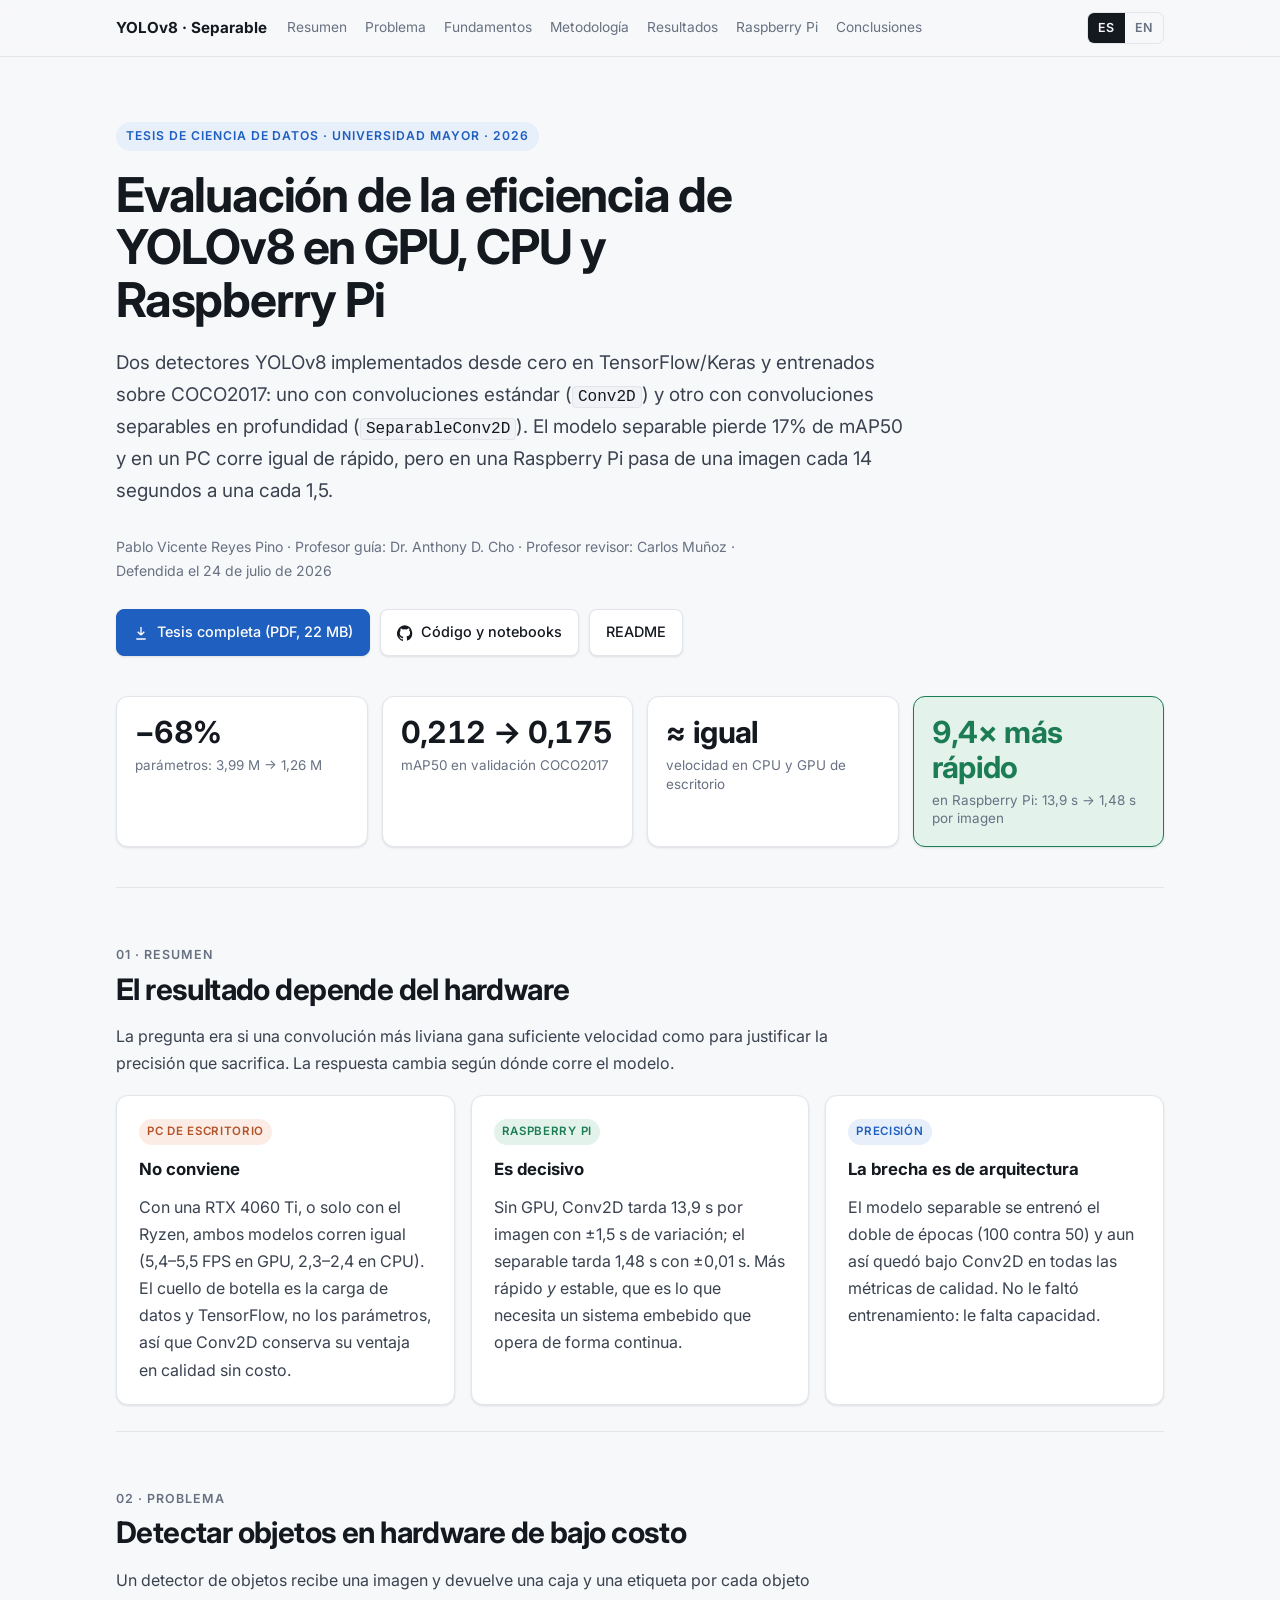
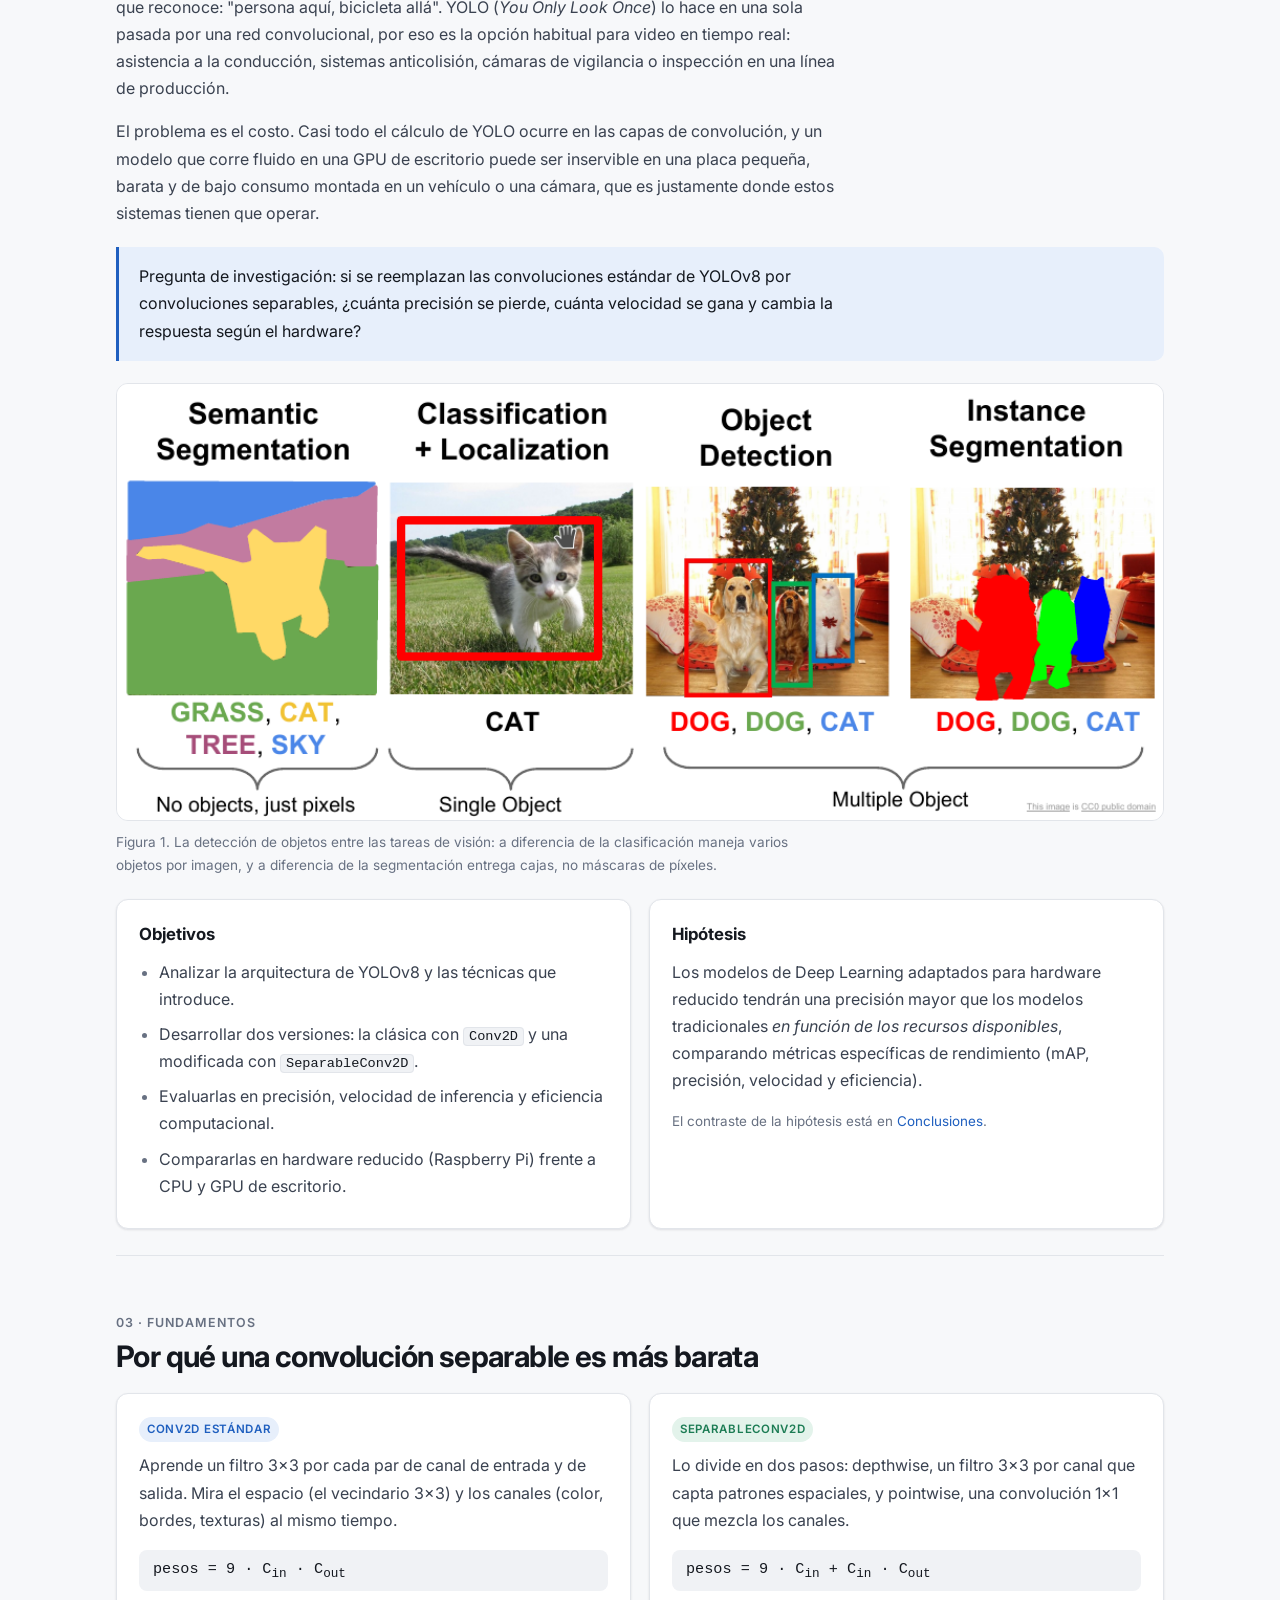
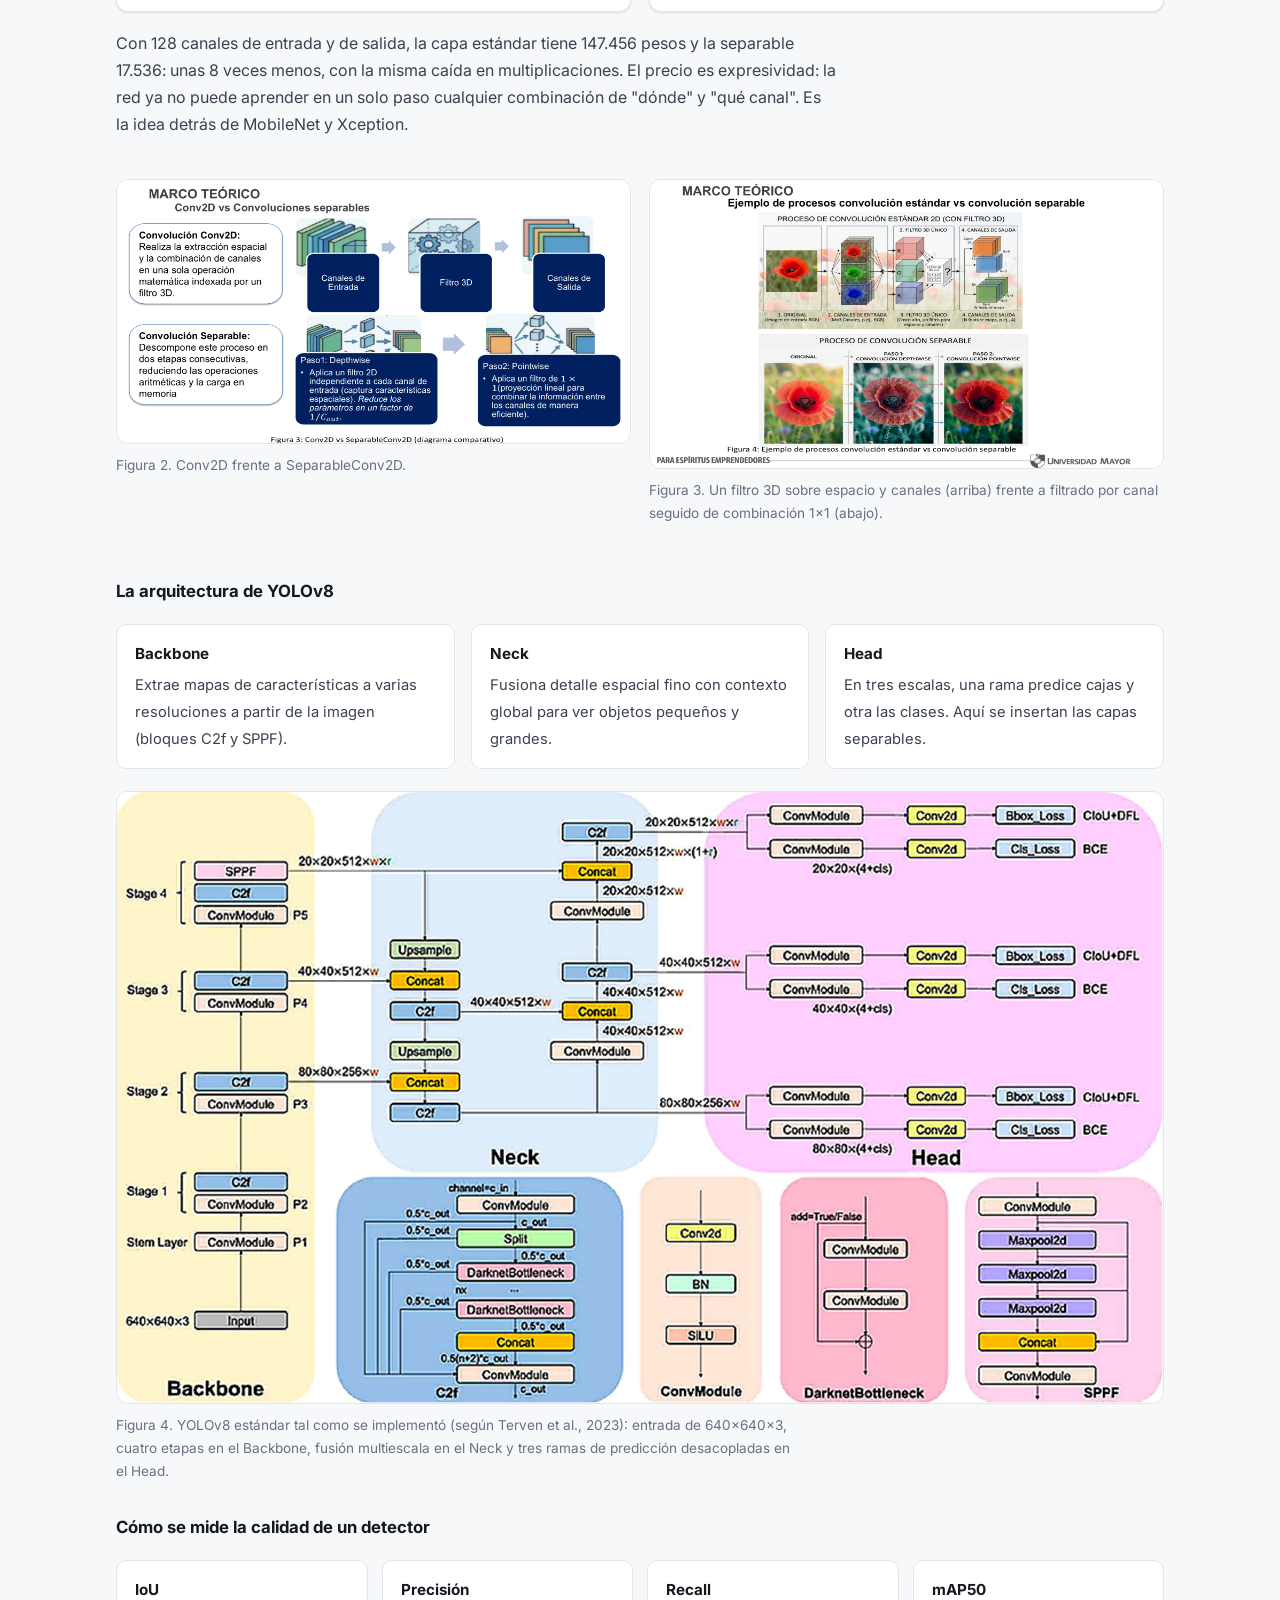
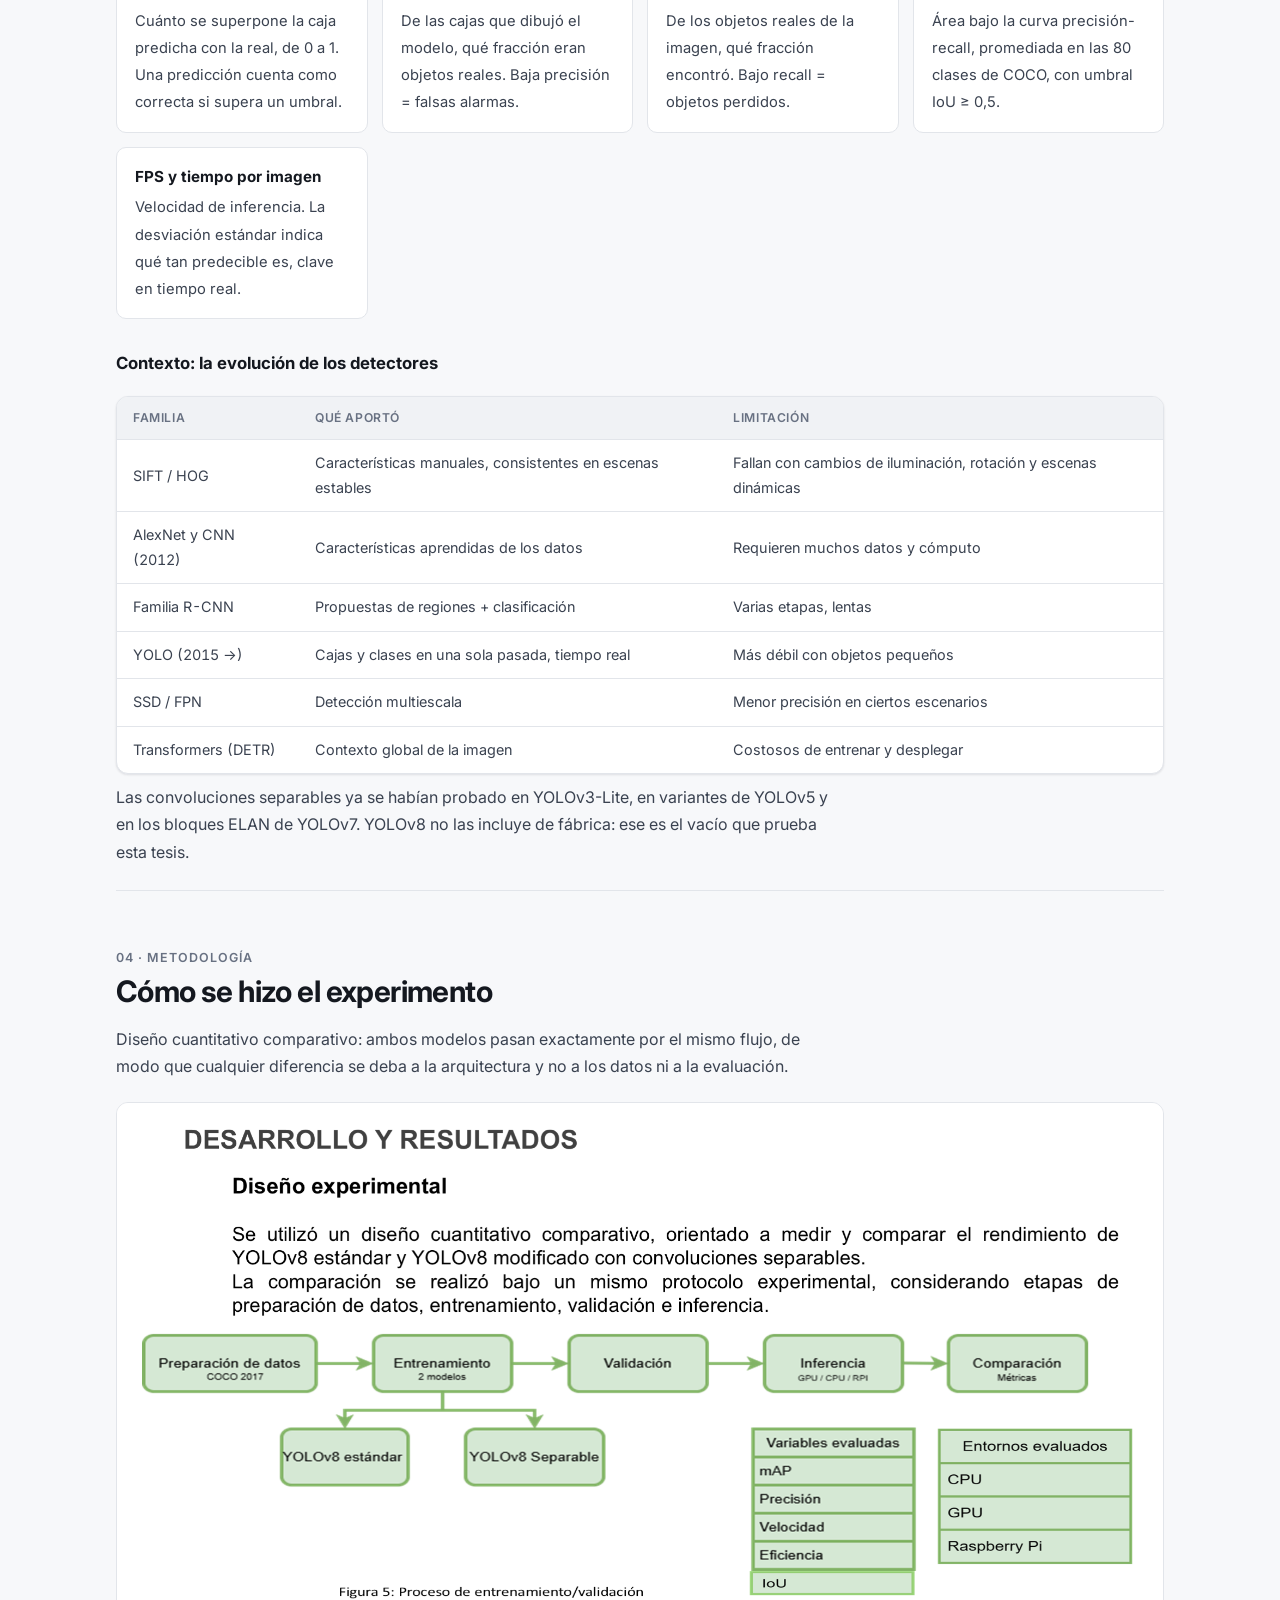
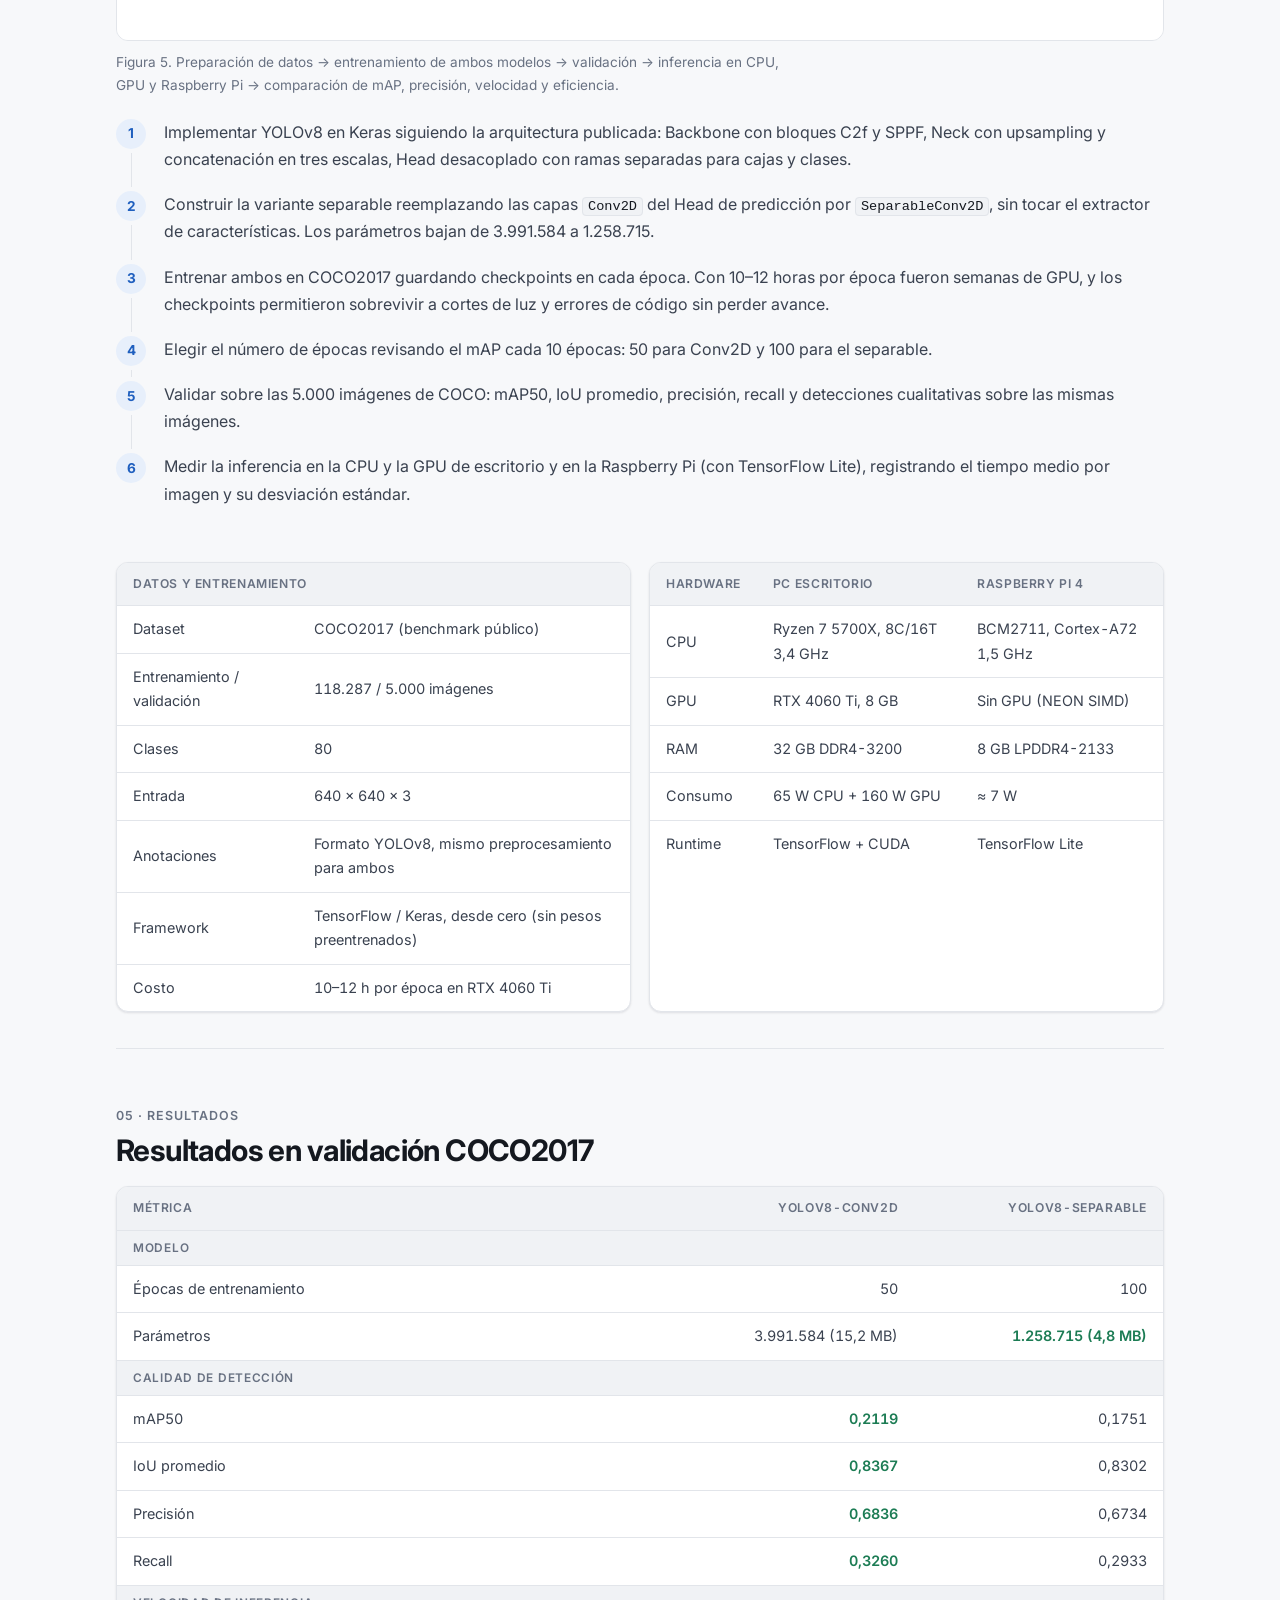
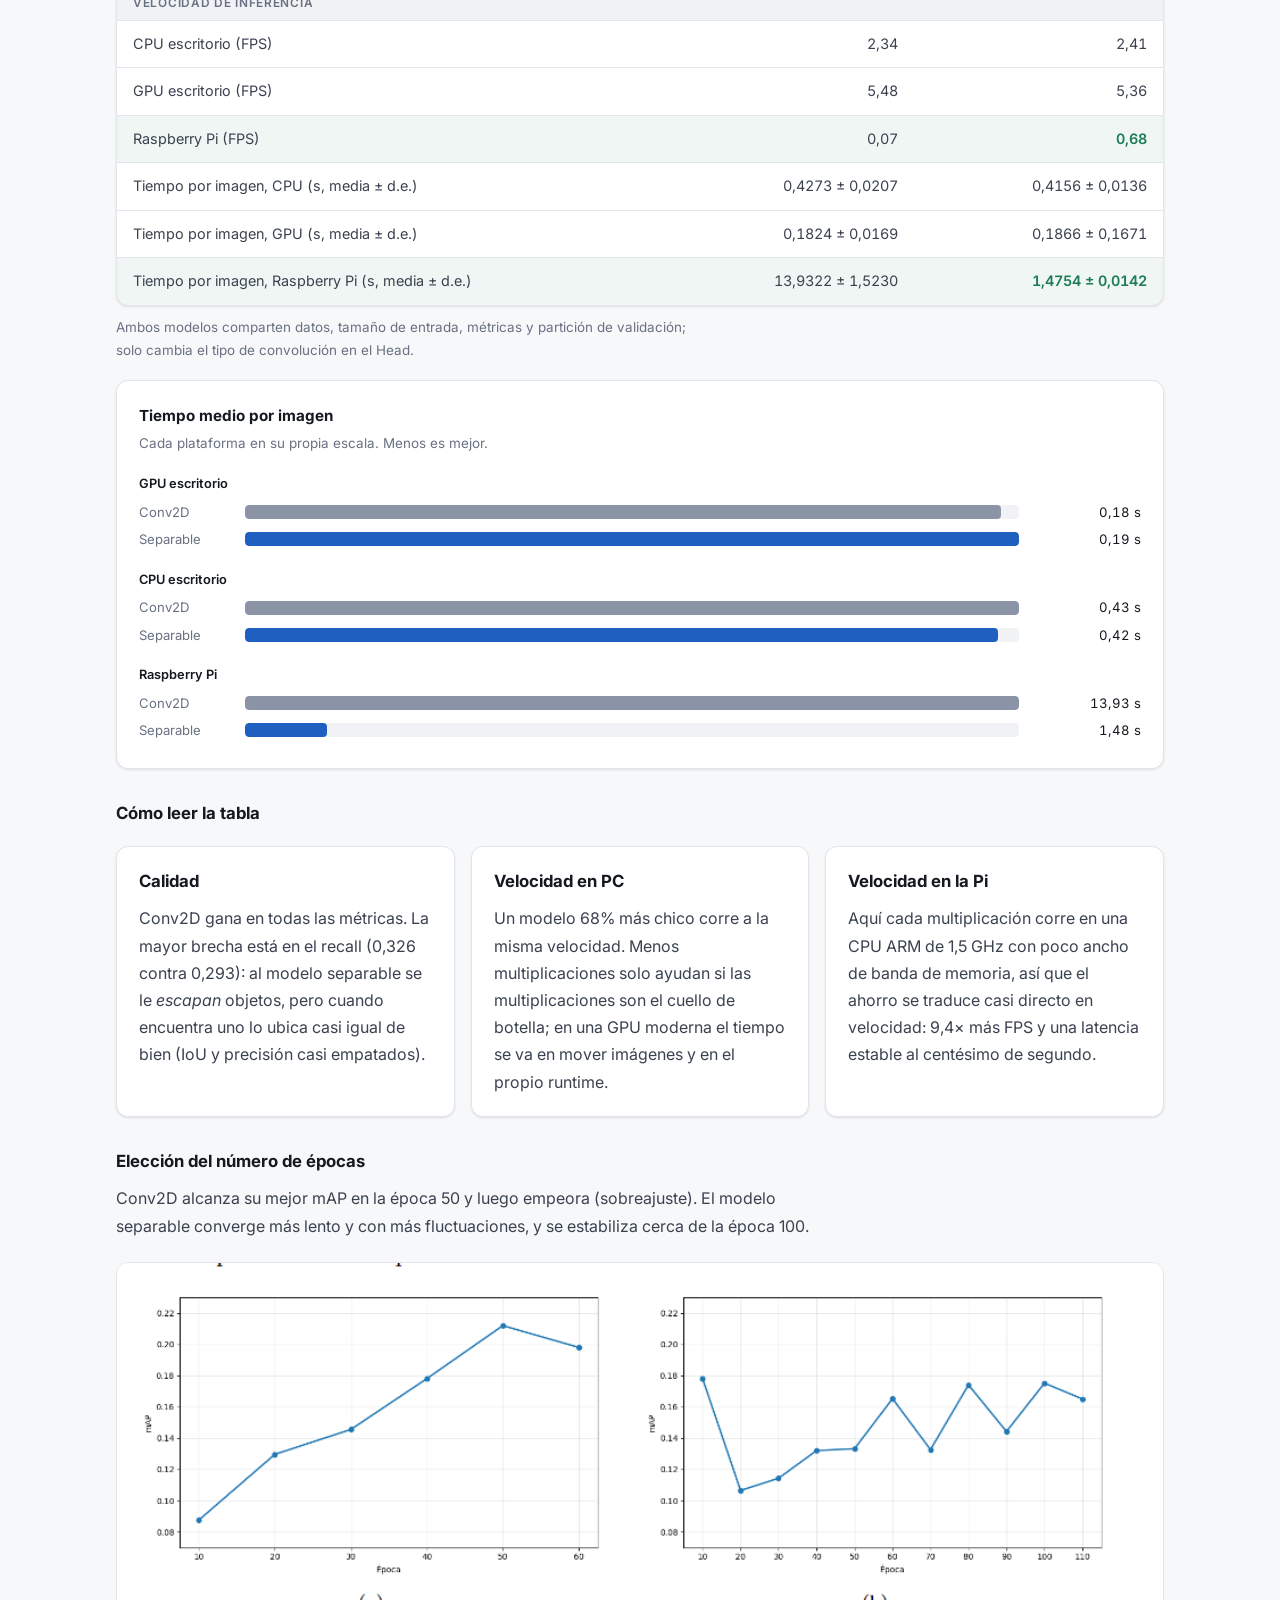
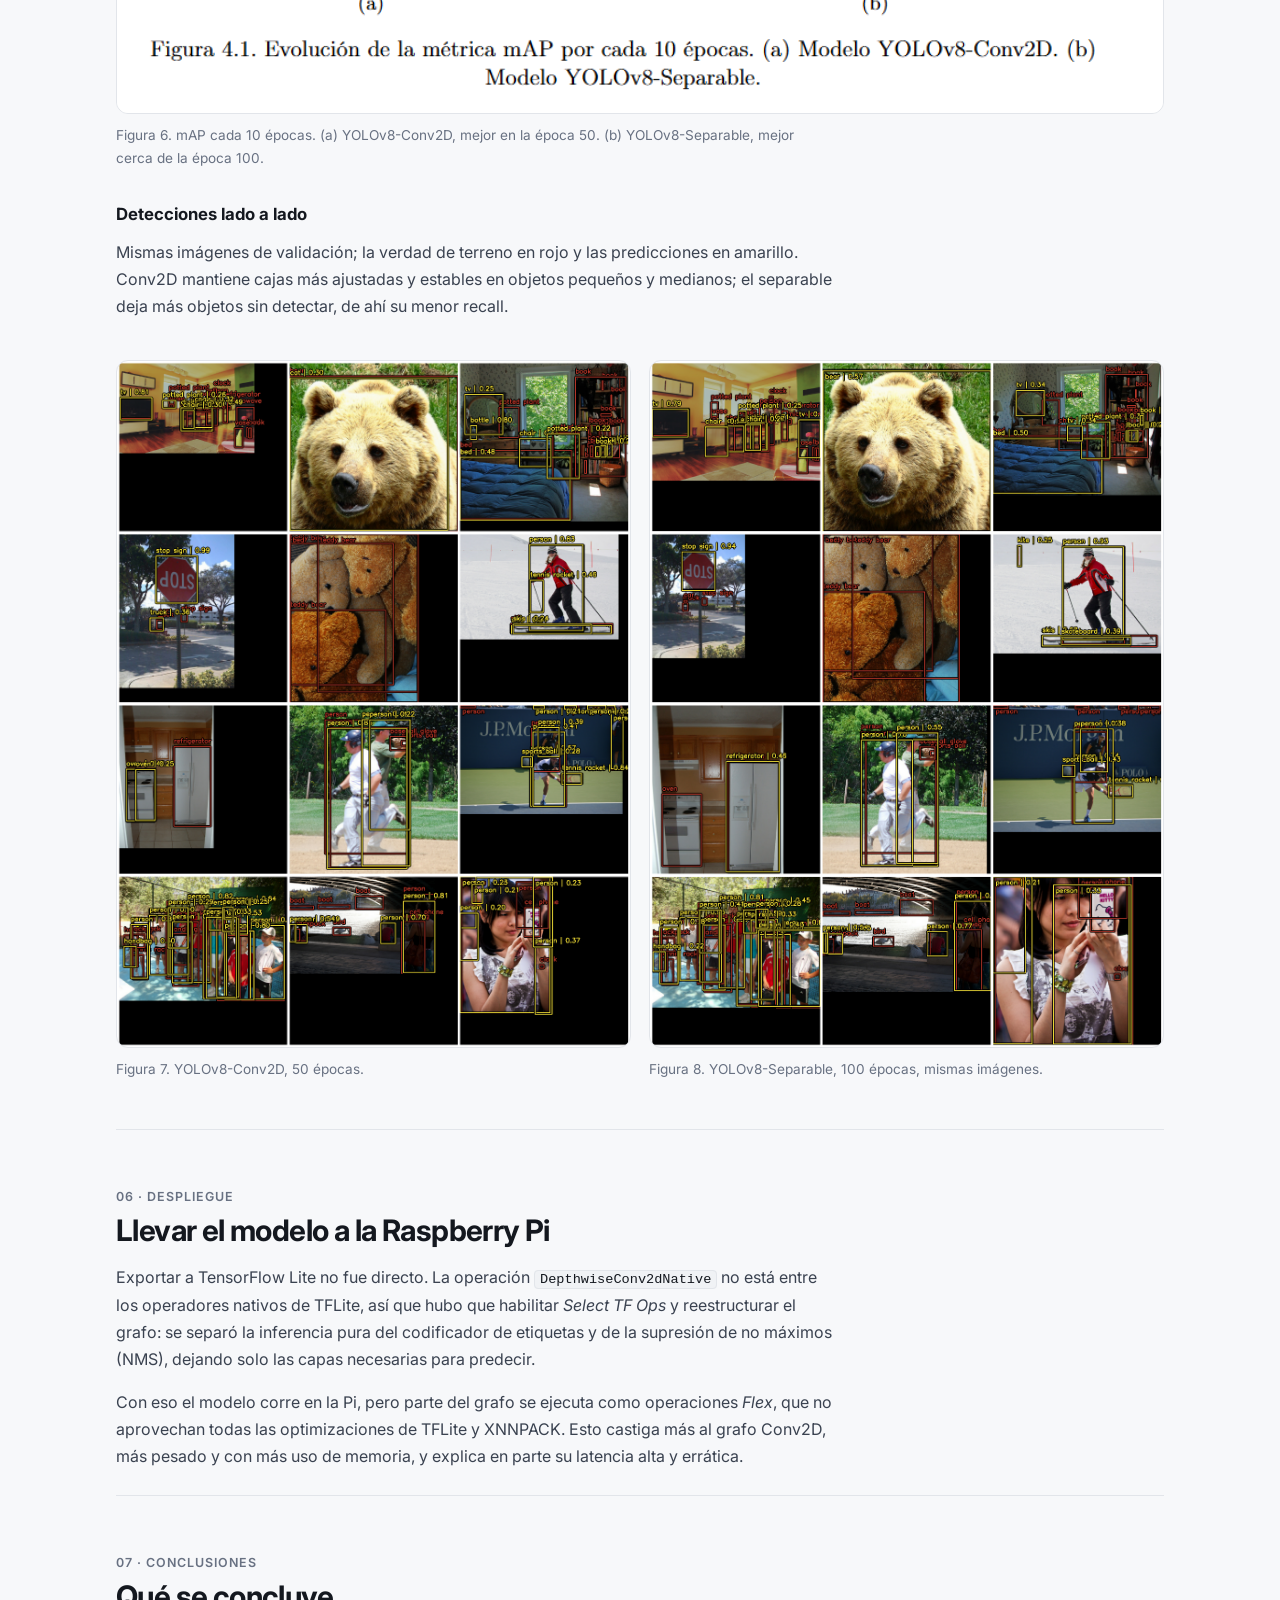
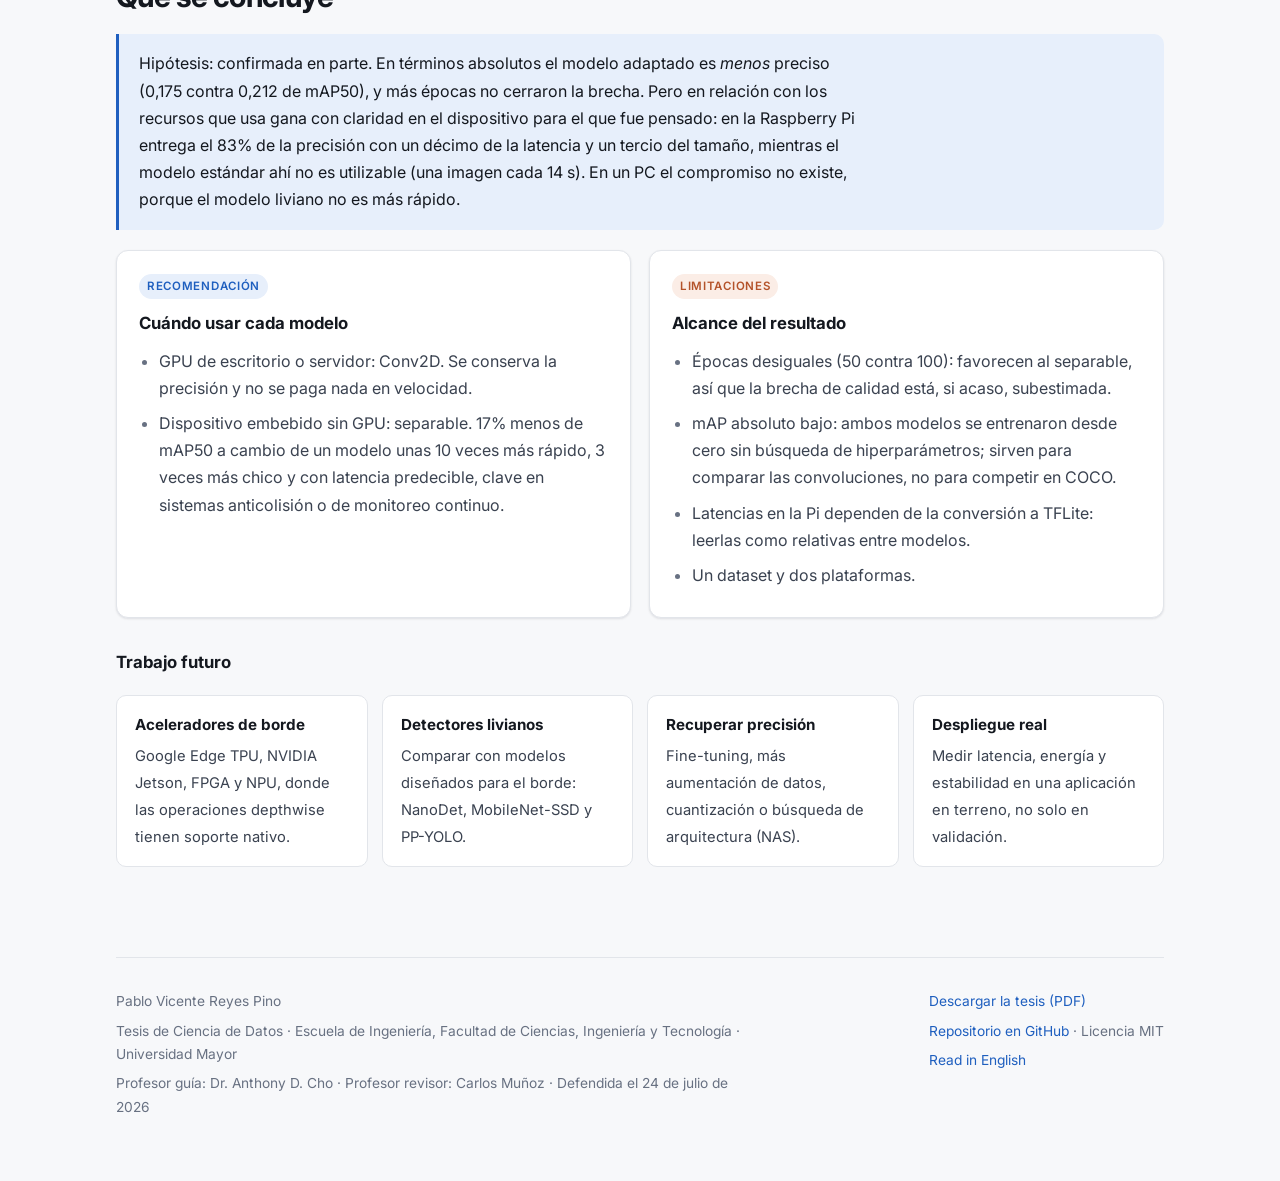
==== commit 713ab8cf: "Pages: Spanish and English versions with a new layout" ====
--- a/docs/index.html
+++ b/docs/index.html
@@ -1,271 +1,280 @@
 <!doctype html>
-<html lang="en">
+<html lang="es">
 <head>
 <meta charset="utf-8">
 <meta name="viewport" content="width=device-width, initial-scale=1">
-<title>YOLOv8: standard vs. separable convolutions on GPU, CPU and Raspberry Pi</title>
-<meta name="description" content="Separable convolutions cost 17% of mAP50 on COCO2017, change nothing on a desktop, and make YOLOv8 ~10x faster on a Raspberry Pi.">
-<style>
-  :root { --bg:#FBFAF8; --surface:#FFF; --ink:#23201D; --muted:#6B645D; --line:#E3DED7; --accent:#B5553D; --good:#2F7D5B; }
-  @media (prefers-color-scheme: dark) { :root:not([data-theme="light"]) {
-    --bg:#171614; --surface:#201E1B; --ink:#EDE9E3; --muted:#A9A29A; --line:#322E2A; --accent:#D9765C; --good:#5DBB8E; } }
-  :root[data-theme="dark"] { --bg:#171614; --surface:#201E1B; --ink:#EDE9E3; --muted:#A9A29A; --line:#322E2A; --accent:#D9765C; --good:#5DBB8E; }
-  * { box-sizing:border-box; }
-  body { margin:0; background:var(--bg); color:var(--ink);
-    font:16px/1.68 -apple-system,BlinkMacSystemFont,"Segoe UI",Helvetica,Arial,sans-serif; -webkit-font-smoothing:antialiased; }
-  .wrap { max-width:900px; margin:0 auto; padding:0 16px 88px; }
-  header { padding:60px 0 32px; border-bottom:1px solid var(--line); margin-bottom:36px; }
-  .eyebrow { font-size:.8rem; letter-spacing:.08em; text-transform:uppercase; color:var(--muted); margin:0 0 10px; }
-  h1 { font-size:clamp(1.7rem,5vw,2.4rem); line-height:1.16; margin:0 0 18px; letter-spacing:-.02em; }
-  .lede { font-size:clamp(1rem,2.3vw,1.12rem); color:var(--muted); margin:0 0 22px; max-width:64ch; }
-  .lede strong { color:var(--ink); }
-  .links a { display:inline-block; margin:0 9px 9px 0; padding:9px 15px; border:1px solid var(--line);
-    border-radius:7px; text-decoration:none; color:var(--ink); background:var(--surface); font-size:.9rem; transition:border-color .15s; }
-  .links a:hover { border-color:var(--accent); }
-  .kpis { display:grid; grid-template-columns:repeat(auto-fit,minmax(190px,1fr)); gap:12px; margin:28px 0 0; }
-  .kpi { background:var(--surface); border:1px solid var(--line); border-radius:9px; padding:16px; }
-  .kpi b { display:block; font-size:1.75rem; line-height:1.1; letter-spacing:-.02em; font-variant-numeric:tabular-nums; }
-  .kpi span { font-size:.85rem; color:var(--muted); }
-  h2 { font-size:1.3rem; margin:48px 0 10px; padding-top:12px; border-top:1px solid var(--line); letter-spacing:-.01em; }
-  h3 { font-size:1.02rem; margin:26px 0 6px; }
-  figure { margin:22px 0; }
-  figure img { width:100%; height:auto; display:block; border:1px solid var(--line); border-radius:9px; background:#fff; }
-  figcaption { font-size:.85rem; color:var(--muted); margin-top:9px; max-width:70ch; }
-  p, li { max-width:70ch; }
-  p { margin:0 0 16px; }
-  ul, ol { padding-left:20px; margin:0 0 16px; }
-  li { margin-bottom:6px; }
-  .tbl { overflow-x:auto; margin:18px 0 8px; border:1px solid var(--line); border-radius:9px; background:var(--surface); }
-  table { border-collapse:collapse; width:100%; font-size:.9rem; font-variant-numeric:tabular-nums; }
-  th, td { padding:9px 12px; text-align:right; border-bottom:1px solid var(--line); white-space:nowrap; }
-  th:first-child, td:first-child { text-align:left; white-space:normal; }
-  thead th { font-weight:600; color:var(--muted); font-size:.8rem; }
-  tbody tr:last-child td { border-bottom:0; }
-  td.win { color:var(--good); font-weight:600; }
-  tr.hl td { background:color-mix(in srgb, var(--accent) 8%, transparent); }
-  .note { font-size:.85rem; color:var(--muted); }
-  .grid2 { display:grid; grid-template-columns:1fr 1fr; gap:14px; }
-  @media (max-width:640px){ .grid2 { grid-template-columns:1fr; } }
-  code { background:var(--surface); border:1px solid var(--line); border-radius:4px; padding:1px 5px; font-size:.86em;
-    font-family:ui-monospace,SFMono-Regular,Consolas,monospace; }
-  footer { margin-top:60px; padding-top:22px; border-top:1px solid var(--line); font-size:.86rem; color:var(--muted); }
-  a { color:var(--accent); }
-</style>
+<title>YOLOv8: convoluciones estándar vs. separables en GPU, CPU y Raspberry Pi</title>
+<meta name="description" content="Tesis de Ciencia de Datos: las convoluciones separables cuestan 17% de mAP50 en COCO2017, no cambian nada en un PC y hacen a YOLOv8 ~10 veces más rápido en una Raspberry Pi.">
+<link rel="alternate" hreflang="es" href="https://rxyxs.github.io/yolov8-separable-convolutions/">
+<link rel="alternate" hreflang="en" href="https://rxyxs.github.io/yolov8-separable-convolutions/en/">
+<link rel="preconnect" href="https://fonts.googleapis.com">
+<link rel="preconnect" href="https://fonts.gstatic.com" crossorigin>
+<link href="https://fonts.googleapis.com/css2?family=Inter:wght@400;500;600;700&display=swap" rel="stylesheet">
+<link rel="stylesheet" href="assets/style.css">
 </head>
 <body>
+<div class="topbar"><div class="in">
+<a class="brand" href="#">YOLOv8 · Separable</a>
+<nav class="nav">
+<a href="#resumen">Resumen</a><a href="#problema">Problema</a><a href="#fundamentos">Fundamentos</a>
+<a href="#metodologia">Metodología</a><a href="#resultados">Resultados</a><a href="#raspberry">Raspberry Pi</a><a href="#conclusiones">Conclusiones</a>
+</nav>
+<div class="lang"><span>ES</span><a href="en/" hreflang="en" lang="en">EN</a></div>
+</div></div>
+
 <div class="wrap">
-<header>
-<p class="eyebrow">Engineering thesis · Universidad Mayor · April 2026</p>
-<h1>YOLOv8 with standard vs. separable convolutions on GPU, CPU and Raspberry Pi</h1>
-<p class="lede">Two YOLOv8 detectors trained from scratch in TensorFlow/Keras on COCO2017 (118,287 training images, 5,000 validation).
-Swapping <code>Conv2D</code> for <code>SeparableConv2D</code> <strong>costs 17% of mAP50</strong> and changes almost nothing on a desktop,
-but on a Raspberry Pi it is the difference between <strong>one frame every 14 seconds and one every 1.5</strong>.</p>
-<div class="links">
-<a href="tesis_yolov8_separable.pdf">Full thesis (PDF, Spanish, 22 MB)</a>
-<a href="https://github.com/Rxyxs/yolov8-separable-convolutions">Code and notebooks</a>
-<a href="https://github.com/Rxyxs/yolov8-separable-convolutions#readme">README (EN)</a>
-<a href="https://github.com/Rxyxs/yolov8-separable-convolutions/blob/main/README.es.md">README (ES)</a>
+<header class="hero">
+<p class="eyebrow">Tesis de Ciencia de Datos · Universidad Mayor · 2026</p>
+<h1>Evaluación de la eficiencia de YOLOv8 en GPU, CPU y Raspberry Pi</h1>
+<p class="lede">Dos detectores YOLOv8 implementados desde cero en TensorFlow/Keras y entrenados sobre COCO2017: uno con convoluciones estándar (<code>Conv2D</code>) y otro con convoluciones separables en profundidad (<code>SeparableConv2D</code>). El modelo separable pierde 17% de mAP50 y en un PC corre igual de rápido, pero en una Raspberry Pi pasa de una imagen cada 14 segundos a una cada 1,5.</p>
+<p class="meta">Pablo Vicente Reyes Pino · Profesor guía: Dr. Anthony D. Cho · Profesor revisor: Carlos Muñoz · Defendida el 24 de julio de 2026</p>
+<div class="btns">
+<a class="btn primary" href="tesis_yolov8_separable.pdf"><svg viewBox="0 0 24 24" fill="none" stroke="currentColor" stroke-width="2" aria-hidden="true"><path d="M12 3v12m0 0l-5-5m5 5l5-5M5 21h14"/></svg>Tesis completa (PDF, 22 MB)</a>
+<a class="btn" href="https://github.com/Rxyxs/yolov8-separable-convolutions"><svg viewBox="0 0 24 24" fill="currentColor" aria-hidden="true"><path d="M12 .5a12 12 0 00-3.8 23.4c.6.1.8-.3.8-.6v-2c-3.3.7-4-1.6-4-1.6-.6-1.4-1.4-1.8-1.4-1.8-1-.7.1-.7.1-.7 1.2.1 1.8 1.2 1.8 1.2 1 1.8 2.8 1.3 3.5 1 .1-.8.4-1.3.7-1.6-2.7-.3-5.5-1.3-5.5-6 0-1.3.5-2.4 1.2-3.2-.1-.3-.5-1.5.1-3.2 0 0 1-.3 3.3 1.2a11.5 11.5 0 016 0C17.3 4.7 18.3 5 18.3 5c.6 1.7.2 2.9.1 3.2.8.8 1.2 1.9 1.2 3.2 0 4.6-2.8 5.6-5.5 5.9.4.4.8 1.1.8 2.2v3.3c0 .3.2.7.8.6A12 12 0 0012 .5z"/></svg>Código y notebooks</a>
+<a class="btn" href="https://github.com/Rxyxs/yolov8-separable-convolutions/blob/main/README.es.md">README</a>
 </div>
 <div class="kpis">
-<div class="kpi"><b>−68%</b><span>parameters (3.99 M → 1.26 M)</span></div>
-<div class="kpi"><b>0.212 → 0.175</b><span>mAP50 on COCO2017 val</span></div>
-<div class="kpi"><b>≈ same</b><span>FPS on desktop CPU and GPU</span></div>
-<div class="kpi"><b>0.07 → 0.68</b><span>FPS on Raspberry Pi 4 (~10×)</span></div>
+<div class="kpi"><span class="v">−68%</span><span class="l">parámetros: 3,99 M → 1,26 M</span></div>
+<div class="kpi"><span class="v">0,212 → 0,175</span><span class="l">mAP50 en validación COCO2017</span></div>
+<div class="kpi"><span class="v">≈ igual</span><span class="l">velocidad en CPU y GPU de escritorio</span></div>
+<div class="kpi hl"><span class="v">9,4× más rápido</span><span class="l">en Raspberry Pi: 13,9 s → 1,48 s por imagen</span></div>
 </div>
 </header>
 
-<h2>The problem in plain terms</h2>
-<p>An object detector looks at an image and returns a box and a label for every object it recognises: "person here, bicycle there". YOLO (<em>You Only Look Once</em>) does it in a single pass through a convolutional network, which is why it is the usual choice for real-time video: driver assistance, anti-collision systems, surveillance cameras, inspection on a production line.</p>
-<p>The catch is cost. Most of the arithmetic in YOLO happens in convolution layers, and a model that runs smoothly on a gaming GPU can be unusable on a small, cheap, low-power board mounted on a vehicle or a camera, which is exactly where these systems need to live. This thesis asks a concrete question: <b>if we replace YOLOv8's standard convolutions with a cheaper kind, how much accuracy do we lose and how much speed do we gain, and does the answer change with the hardware?</b></p>
-
-<figure>
-<img src="figures/figura1_ejemplo_yolo.png" alt="Semantic segmentation, classification and localization, object detection, instance segmentation" loading="lazy">
-<figcaption>Where object detection sits among vision tasks: unlike classification it handles several objects per image, and unlike segmentation it returns boxes, not pixel masks.</figcaption>
-</figure>
-
-<h2>What the project set out to do</h2>
-<h3>Objectives</h3>
-<ul>
-<li>Analyse the YOLOv8 architecture and the techniques it introduces over earlier YOLO versions.</li>
-<li>Build two versions of the model from scratch: the classic one with <code>Conv2D</code> and a modified one with <code>SeparableConv2D</code>.</li>
-<li>Measure both on accuracy, inference speed and computational efficiency.</li>
-<li>Compare them on reduced hardware, a Raspberry Pi, against a desktop CPU and GPU.</li>
-</ul>
-<h3>Hypothesis</h3>
-<p>Deep learning models adapted to reduced hardware deliver more accuracy <em>for the resources available</em> than traditional models, measured on specific performance metrics (mAP, precision, speed, efficiency). The verdict is at the end of the page.</p>
-
-<h3>Context: how detectors got here</h3>
+<section id="resumen">
+<p class="sec-num">01 · Resumen</p>
+<h2>El resultado depende del hardware</h2>
+<p>La pregunta era si una convolución más liviana gana suficiente velocidad como para justificar la precisión que sacrifica. La respuesta cambia según dónde corre el modelo.</p>
+<div class="cols3">
+<div class="card"><span class="tag warn">PC de escritorio</span><h3>No conviene</h3><p>Con una RTX 4060 Ti, o solo con el Ryzen, ambos modelos corren igual (5,4–5,5 FPS en GPU, 2,3–2,4 en CPU). El cuello de botella es la carga de datos y TensorFlow, no los parámetros, así que Conv2D conserva su ventaja en calidad sin costo.</p></div>
+<div class="card"><span class="tag good">Raspberry Pi</span><h3>Es decisivo</h3><p>Sin GPU, Conv2D tarda 13,9 s por imagen con ±1,5 s de variación; el separable tarda 1,48 s con ±0,01 s. Más rápido <em>y</em> estable, que es lo que necesita un sistema embebido que opera de forma continua.</p></div>
+<div class="card"><span class="tag info">Precisión</span><h3>La brecha es de arquitectura</h3><p>El modelo separable se entrenó el doble de épocas (100 contra 50) y aun así quedó bajo Conv2D en todas las métricas de calidad. No le faltó entrenamiento: le falta capacidad.</p></div>
+</div>
+</section>
+
+<section id="problema">
+<p class="sec-num">02 · Problema</p>
+<h2>Detectar objetos en hardware de bajo costo</h2>
+<p>Un detector de objetos recibe una imagen y devuelve una caja y una etiqueta por cada objeto que reconoce: "persona aquí, bicicleta allá". YOLO (<em>You Only Look Once</em>) lo hace en una sola pasada por una red convolucional, por eso es la opción habitual para video en tiempo real: asistencia a la conducción, sistemas anticolisión, cámaras de vigilancia o inspección en una línea de producción.</p>
+<p>El problema es el costo. Casi todo el cálculo de YOLO ocurre en las capas de convolución, y un modelo que corre fluido en una GPU de escritorio puede ser inservible en una placa pequeña, barata y de bajo consumo montada en un vehículo o una cámara, que es justamente donde estos sistemas tienen que operar.</p>
+<div class="callout"><p>Pregunta de investigación: si se reemplazan las convoluciones estándar de YOLOv8 por convoluciones separables, ¿cuánta precisión se pierde, cuánta velocidad se gana y cambia la respuesta según el hardware?</p></div>
+<figure>
+<img src="figures/figura1_ejemplo_yolo.png" alt="Segmentación semántica, clasificación y localización, detección de objetos y segmentación de instancias" loading="lazy">
+<figcaption>Figura 1. La detección de objetos entre las tareas de visión: a diferencia de la clasificación maneja varios objetos por imagen, y a diferencia de la segmentación entrega cajas, no máscaras de píxeles.</figcaption>
+</figure>
+<div class="cols">
+<div class="card"><h3>Objetivos</h3><ul>
+<li>Analizar la arquitectura de YOLOv8 y las técnicas que introduce.</li>
+<li>Desarrollar dos versiones: la clásica con <code>Conv2D</code> y una modificada con <code>SeparableConv2D</code>.</li>
+<li>Evaluarlas en precisión, velocidad de inferencia y eficiencia computacional.</li>
+<li>Compararlas en hardware reducido (Raspberry Pi) frente a CPU y GPU de escritorio.</li></ul></div>
+<div class="card"><h3>Hipótesis</h3><p>Los modelos de Deep Learning adaptados para hardware reducido tendrán una precisión mayor que los modelos tradicionales <em>en función de los recursos disponibles</em>, comparando métricas específicas de rendimiento (mAP, precisión, velocidad y eficiencia).</p><p class="note">El contraste de la hipótesis está en <a href="#conclusiones">Conclusiones</a>.</p></div>
+</div>
+</section>
+
+<section id="fundamentos">
+<p class="sec-num">03 · Fundamentos</p>
+<h2>Por qué una convolución separable es más barata</h2>
+<div class="cols">
+<div class="card"><span class="tag info">Conv2D estándar</span><p>Aprende un filtro 3×3 por cada par de canal de entrada y de salida. Mira el espacio (el vecindario 3×3) y los canales (color, bordes, texturas) al mismo tiempo.</p><div class="formula">pesos = 9 · C<sub>in</sub> · C<sub>out</sub></div></div>
+<div class="card"><span class="tag good">SeparableConv2D</span><p>Lo divide en dos pasos: depthwise, un filtro 3×3 por canal que capta patrones espaciales, y pointwise, una convolución 1×1 que mezcla los canales.</p><div class="formula">pesos = 9 · C<sub>in</sub> + C<sub>in</sub> · C<sub>out</sub></div></div>
+</div>
+<p>Con 128 canales de entrada y de salida, la capa estándar tiene 147.456 pesos y la separable 17.536: unas 8 veces menos, con la misma caída en multiplicaciones. El precio es expresividad: la red ya no puede aprender en un solo paso cualquier combinación de "dónde" y "qué canal". Es la idea detrás de MobileNet y Xception.</p>
+<div class="cols">
+<figure>
+<img src="figures/figura3_conv2d_vs_separable.png" alt="Conv2D vs SeparableConv2D" loading="lazy">
+<figcaption>Figura 2. Conv2D frente a SeparableConv2D.</figcaption>
+</figure>
+<figure>
+<img src="figures/figura4_procesos_convolucion.png" alt="Proceso de convolución estándar y separable" loading="lazy">
+<figcaption>Figura 3. Un filtro 3D sobre espacio y canales (arriba) frente a filtrado por canal seguido de combinación 1×1 (abajo).</figcaption>
+</figure>
+</div>
+
+<h3>La arquitectura de YOLOv8</h3>
+<div class="cols3">
+<div class="def"><h4>Backbone</h4><span>Extrae mapas de características a varias resoluciones a partir de la imagen (bloques C2f y SPPF).</span></div>
+<div class="def"><h4>Neck</h4><span>Fusiona detalle espacial fino con contexto global para ver objetos pequeños y grandes.</span></div>
+<div class="def"><h4>Head</h4><span>En tres escalas, una rama predice cajas y otra las clases. Aquí se insertan las capas separables.</span></div>
+</div>
+<figure>
+<img src="figures/figura2_arquitectura_yolov8.png" alt="Arquitectura de YOLOv8: Backbone, Neck y Head" loading="lazy">
+<figcaption>Figura 4. YOLOv8 estándar tal como se implementó (según Terven et al., 2023): entrada de 640×640×3, cuatro etapas en el Backbone, fusión multiescala en el Neck y tres ramas de predicción desacopladas en el Head.</figcaption>
+</figure>
+
+<h3>Cómo se mide la calidad de un detector</h3>
+<div class="defs">
+<div class="def"><h4>IoU</h4><span>Cuánto se superpone la caja predicha con la real, de 0 a 1. Una predicción cuenta como correcta si supera un umbral.</span></div>
+<div class="def"><h4>Precisión</h4><span>De las cajas que dibujó el modelo, qué fracción eran objetos reales. Baja precisión = falsas alarmas.</span></div>
+<div class="def"><h4>Recall</h4><span>De los objetos reales de la imagen, qué fracción encontró. Bajo recall = objetos perdidos.</span></div>
+<div class="def"><h4>mAP50</h4><span>Área bajo la curva precisión-recall, promediada en las 80 clases de COCO, con umbral IoU ≥ 0,5.</span></div>
+<div class="def"><h4>FPS y tiempo por imagen</h4><span>Velocidad de inferencia. La desviación estándar indica qué tan predecible es, clave en tiempo real.</span></div>
+</div>
+
+<h3>Contexto: la evolución de los detectores</h3>
+<div class="tbl left"><table>
+<thead><tr><th>Familia</th><th>Qué aportó</th><th>Limitación</th></tr></thead>
+<tbody>
+<tr><td>SIFT / HOG</td><td>Características manuales, consistentes en escenas estables</td><td>Fallan con cambios de iluminación, rotación y escenas dinámicas</td></tr>
+<tr><td>AlexNet y CNN (2012)</td><td>Características aprendidas de los datos</td><td>Requieren muchos datos y cómputo</td></tr>
+<tr><td>Familia R-CNN</td><td>Propuestas de regiones + clasificación</td><td>Varias etapas, lentas</td></tr>
+<tr><td>YOLO (2015 →)</td><td>Cajas y clases en una sola pasada, tiempo real</td><td>Más débil con objetos pequeños</td></tr>
+<tr><td>SSD / FPN</td><td>Detección multiescala</td><td>Menor precisión en ciertos escenarios</td></tr>
+<tr><td>Transformers (DETR)</td><td>Contexto global de la imagen</td><td>Costosos de entrenar y desplegar</td></tr>
+</tbody></table></div>
+<p>Las convoluciones separables ya se habían probado en YOLOv3-Lite, en variantes de YOLOv5 y en los bloques ELAN de YOLOv7. YOLOv8 no las incluye de fábrica: ese es el vacío que prueba esta tesis.</p>
+</section>
+
+<section id="metodologia">
+<p class="sec-num">04 · Metodología</p>
+<h2>Cómo se hizo el experimento</h2>
+<p>Diseño cuantitativo comparativo: ambos modelos pasan exactamente por el mismo flujo, de modo que cualquier diferencia se deba a la arquitectura y no a los datos ni a la evaluación.</p>
+<figure>
+<img src="figures/figura5_proceso_entrenamiento.png" alt="Flujo: preparación de datos, entrenamiento de dos modelos, validación, inferencia en CPU/GPU/Raspberry Pi, comparación" loading="lazy">
+<figcaption>Figura 5. Preparación de datos → entrenamiento de ambos modelos → validación → inferencia en CPU, GPU y Raspberry Pi → comparación de mAP, precisión, velocidad y eficiencia.</figcaption>
+</figure>
+<ol class="steps">
+<li>Implementar YOLOv8 en Keras siguiendo la arquitectura publicada: Backbone con bloques C2f y SPPF, Neck con upsampling y concatenación en tres escalas, Head desacoplado con ramas separadas para cajas y clases.</li>
+<li>Construir la variante separable reemplazando las capas <code>Conv2D</code> del Head de predicción por <code>SeparableConv2D</code>, sin tocar el extractor de características. Los parámetros bajan de 3.991.584 a 1.258.715.</li>
+<li>Entrenar ambos en COCO2017 guardando checkpoints en cada época. Con 10–12 horas por época fueron semanas de GPU, y los checkpoints permitieron sobrevivir a cortes de luz y errores de código sin perder avance.</li>
+<li>Elegir el número de épocas revisando el mAP cada 10 épocas: 50 para Conv2D y 100 para el separable.</li>
+<li>Validar sobre las 5.000 imágenes de COCO: mAP50, IoU promedio, precisión, recall y detecciones cualitativas sobre las mismas imágenes.</li>
+<li>Medir la inferencia en la CPU y la GPU de escritorio y en la Raspberry Pi (con TensorFlow Lite), registrando el tiempo medio por imagen y su desviación estándar.</li>
+</ol>
+<div class="cols">
+<div class="tbl left"><table>
+<thead><tr><th colspan="2">Datos y entrenamiento</th></tr></thead>
+<tbody>
+<tr><td>Dataset</td><td>COCO2017 (benchmark público)</td></tr>
+<tr><td>Entrenamiento / validación</td><td>118.287 / 5.000 imágenes</td></tr>
+<tr><td>Clases</td><td>80</td></tr>
+<tr><td>Entrada</td><td>640 × 640 × 3</td></tr>
+<tr><td>Anotaciones</td><td>Formato YOLOv8, mismo preprocesamiento para ambos</td></tr>
+<tr><td>Framework</td><td>TensorFlow / Keras, desde cero (sin pesos preentrenados)</td></tr>
+<tr><td>Costo</td><td>10–12 h por época en RTX 4060 Ti</td></tr>
+</tbody></table></div>
+<div class="tbl left"><table>
+<thead><tr><th>Hardware</th><th>PC escritorio</th><th>Raspberry Pi 4</th></tr></thead>
+<tbody>
+<tr><td>CPU</td><td>Ryzen 7 5700X, 8C/16T 3,4 GHz</td><td>BCM2711, Cortex-A72 1,5 GHz</td></tr>
+<tr><td>GPU</td><td>RTX 4060 Ti, 8 GB</td><td>Sin GPU (NEON SIMD)</td></tr>
+<tr><td>RAM</td><td>32 GB DDR4-3200</td><td>8 GB LPDDR4-2133</td></tr>
+<tr><td>Consumo</td><td>65 W CPU + 160 W GPU</td><td>≈ 7 W</td></tr>
+<tr><td>Runtime</td><td>TensorFlow + CUDA</td><td>TensorFlow Lite</td></tr>
+</tbody></table></div>
+</div>
+</section>
+
+<section id="resultados">
+<p class="sec-num">05 · Resultados</p>
+<h2>Resultados en validación COCO2017</h2>
 <div class="tbl"><table>
-<thead><tr><th>Family</th><th>What it brought</th><th>What it costs</th></tr></thead>
-<tbody>
-<tr><td>SIFT / HOG</td><td>Hand-crafted features, consistent in stable scenes</td><td>Break with lighting, rotation, clutter</td></tr>
-<tr><td>AlexNet and CNNs (2012)</td><td>Features learned from data</td><td>Large datasets and compute</td></tr>
-<tr><td>R-CNN family</td><td>Region proposals + classification</td><td>Multi-stage, slow</td></tr>
-<tr><td>YOLO (2015 →)</td><td>Boxes and classes in one pass, real time</td><td>Weaker on small objects</td></tr>
-<tr><td>SSD / FPN</td><td>Multi-scale detection</td><td>Lower accuracy in some scenes</td></tr>
-<tr><td>Transformers (DETR)</td><td>Global context</td><td>Heavy to train and deploy</td></tr>
-</tbody></table></div>
-<p>Separable convolutions are the trick behind MobileNet and Xception and have been tried on YOLOv3-Lite, YOLOv5 variants and YOLOv7's ELAN blocks. YOLOv8 does not use them out of the box, which is the gap this work tests.</p>
-
-<h2>Why a separable convolution is cheaper</h2>
-<p>A standard 3×3 convolution that turns <i>C</i><sub>in</sub> input channels into <i>C</i><sub>out</sub> output channels learns one 3×3 filter for every input–output pair: <b>9 · C<sub>in</sub> · C<sub>out</sub></b> weights. It looks at space (the 3×3 neighbourhood) and at channels (colour, edges, textures…) at the same time.</p>
-<p>A depthwise separable convolution splits that into two cheaper steps:</p>
-<ul>
-<li><b>Depthwise:</b> one 3×3 filter per input channel, applied to that channel alone. It captures spatial patterns: <b>9 · C<sub>in</sub></b> weights.</li>
-<li><b>Pointwise:</b> a 1×1 convolution that mixes the channels together: <b>C<sub>in</sub> · C<sub>out</sub></b> weights.</li>
-</ul>
-<p>With 128 channels in and out, that is 147,456 weights for the standard layer against 17,536 for the separable one, about <b>8× fewer</b>, with the same drop in multiplications. The price is expressiveness: the network can no longer learn arbitrary combinations of "where" and "which channel" in a single step. Applied to the Head of YOLOv8, the whole model goes from 3.99 M to 1.26 M parameters.</p>
-
-<h2>How detection quality is measured</h2>
-<ul>
-<li><b>IoU (Intersection over Union):</b> how much a predicted box overlaps the true one, from 0 (no overlap) to 1 (identical). A prediction counts as correct only if its IoU passes a threshold.</li>
-<li><b>Precision:</b> of the boxes the model drew, the share that were real objects. Low precision means false alarms.</li>
-<li><b>Recall:</b> of the real objects in the image, the share the model found. Low recall means missed objects.</li>
-<li><b>mAP50:</b> the area under the precision–recall curve, averaged over COCO's 80 classes, with a correct-box threshold of IoU ≥ 0.5. It is the headline number for comparing detectors.</li>
-<li><b>FPS and time per image:</b> how fast inference runs; the standard deviation of the time tells you how predictable that speed is, which matters for anything real-time.</li>
-</ul>
-
-<h2>How the experiment was run</h2>
-<p>A quantitative comparative design: both models go through exactly the same pipeline, so any difference comes from the architecture, not from the data or the evaluation.</p>
-<figure>
-<img src="figures/figura5_proceso_entrenamiento.png" alt="Pipeline: data preparation, training of two models, validation, inference on CPU/GPU/Raspberry Pi, comparison" loading="lazy">
-<figcaption>Data preparation → training of both models → validation → inference on CPU, GPU and Raspberry Pi → comparison of mAP, precision, speed and efficiency.</figcaption>
-</figure>
-<div class="tbl"><table>
-<thead><tr><th>Setting</th><th>Value</th></tr></thead>
-<tbody>
-<tr><td>Dataset</td><td>COCO2017 (public benchmark)</td></tr>
-<tr><td>Train / validation</td><td>118,287 / 5,000 images</td></tr>
-<tr><td>Classes</td><td>80</td></tr>
-<tr><td>Input size</td><td>640 × 640 × 3</td></tr>
-<tr><td>Annotations</td><td>Converted to YOLOv8 format, same preprocessing for both models</td></tr>
-<tr><td>Framework</td><td>TensorFlow / Keras, implemented from scratch (no Ultralytics weights)</td></tr>
-<tr><td>Epoch budget</td><td>Chosen by mAP checked every 10 epochs: 50 (Conv2D), 100 (Separable)</td></tr>
-<tr><td>Deployment on the Pi</td><td>TensorFlow Lite</td></tr>
-</tbody></table></div>
-<ol>
-<li><b>Implement YOLOv8</b> in Keras following the published architecture: Backbone with C2f blocks and SPPF, Neck with upsampling and concatenation across three scales, decoupled Head with separate box and class branches.</li>
-<li><b>Build the separable variant</b> by replacing the <code>Conv2D</code> layers of the prediction Head with <code>SeparableConv2D</code>, leaving the feature extractor intact. Parameters drop from 3,991,584 to 1,258,715.</li>
-<li><b>Train both on COCO2017</b> with checkpoints after every epoch. At 10–12 hours per epoch this took weeks of GPU time, and the checkpoints are what made it survive power cuts and code failures without losing progress.</li>
-<li><b>Validate</b> on the 5,000 COCO images: mAP50, mean IoU, precision, recall, and qualitative detections on the same images for both models.</li>
-<li><b>Measure inference</b> on the desktop CPU, the desktop GPU and the Raspberry Pi, recording mean time per image and its standard deviation.</li>
-</ol>
-
-<h3>The three blocks of YOLOv8</h3>
-<ul>
-<li><b>Backbone, feature extraction:</b> turns the image into feature maps at several resolutions.</li>
-<li><b>Neck, multi-scale fusion:</b> mixes fine spatial detail with coarse context so the model sees both small and large objects.</li>
-<li><b>Head, predictions:</b> for each of three scales, one branch regresses boxes and another classifies them. This is where the separable layers go.</li>
-</ul>
-
-<h2>The finding</h2>
-<p>The question was whether a lighter convolution buys enough speed to justify the accuracy it gives up. The answer depends entirely on the hardware:</p>
-<ul>
-<li><b>On a desktop it does not pay.</b> With an RTX 4060 Ti, or even on the Ryzen CPU alone, both models run at the same speed (5.4–5.5 FPS on GPU, 2.3–2.4 on CPU). The bottleneck there is data loading, host–GPU transfers and the TensorFlow runtime, not the parameter count, so the 68% reduction buys nothing and Conv2D keeps its quality edge.</li>
-<li><b>On the Raspberry Pi it is decisive.</b> Without a GPU, Conv2D needs 13.9 s per image and its latency swings by ±1.5 s; the separable model needs 1.48 s with ±0.01 s. Faster <em>and</em> stable, which is what a continuously running edge system needs.</li>
-<li><b>The accuracy gap is architectural, not undertraining.</b> The separable model got twice the epochs (100 vs. 50) and still finished below Conv2D on every quality metric.</li>
-</ul>
-
-<h2>Results on COCO2017 validation</h2>
-<div class="tbl"><table>
-<thead><tr><th>Metric</th><th>YOLOv8-Conv2D</th><th>YOLOv8-Separable</th></tr></thead>
-<tbody>
-<tr><td>Training epochs</td><td>50</td><td>100</td></tr>
-<tr><td>Parameters</td><td>3,991,584 (15.2 MB)</td><td class="win">1,258,715 (4.8 MB)</td></tr>
-<tr><td>mAP50</td><td class="win">0.2119</td><td>0.1751</td></tr>
-<tr><td>Mean IoU</td><td class="win">0.8367</td><td>0.8302</td></tr>
-<tr><td>Precision</td><td class="win">0.6836</td><td>0.6734</td></tr>
-<tr><td>Recall</td><td class="win">0.3260</td><td>0.2933</td></tr>
-<tr><td>Inference, desktop CPU (FPS)</td><td>2.34</td><td>2.41</td></tr>
-<tr><td>Inference, desktop GPU (FPS)</td><td>5.48</td><td>5.36</td></tr>
-<tr class="hl"><td>Inference, Raspberry Pi (FPS)</td><td>0.07</td><td class="win">0.68</td></tr>
-<tr><td>Time per image, CPU (s, mean ± sd)</td><td>0.4273 ± 0.0207</td><td>0.4156 ± 0.0136</td></tr>
-<tr><td>Time per image, GPU (s, mean ± sd)</td><td>0.1824 ± 0.0169</td><td>0.1866 ± 0.1671</td></tr>
-<tr class="hl"><td>Time per image, Raspberry Pi (s, mean ± sd)</td><td>13.9322 ± 1.5230</td><td class="win">1.4754 ± 0.0142</td></tr>
-</tbody></table></div>
-<p class="note">Both models share data, input size (640×640), metrics and validation split; only the convolution type in the Head changes.</p>
-
-<h3>Reading the table</h3>
-<ul>
-<li><b>Quality:</b> Conv2D wins every quality metric. The biggest gap is in recall (0.326 vs. 0.293): the separable model mostly <em>misses</em> objects rather than drawing wrong boxes, since precision and IoU are nearly tied. When it finds something, it locates it almost as well.</li>
-<li><b>Desktop speed:</b> a 68% smaller model runs at the same speed. Fewer multiplications only help if multiplications are the bottleneck; on a modern GPU they are not, the time goes into moving images to the GPU and into framework overhead. Separable convolutions are also less efficient per operation on GPUs, which eats the remaining theoretical advantage.</li>
-<li><b>Raspberry Pi speed:</b> here every multiplication runs on a 1.5 GHz ARM CPU and memory bandwidth is scarce, so the 8× cheaper layers translate almost directly into speed: 9.4× more FPS. The variance matters as much: Conv2D's latency jumps between roughly 12 and 15 s per frame, the separable model is steady to the hundredth of a second.</li>
-</ul>
-
-<h2>Test hardware</h2>
-<div class="tbl"><table>
-<thead><tr><th>Component</th><th>Desktop</th><th>Raspberry Pi 4</th></tr></thead>
-<tbody>
-<tr><td>Processor</td><td>Ryzen 7 5700X (8C/16T, 3.4 GHz)</td><td>BCM2711, ARM Cortex-A72 1.5 GHz</td></tr>
-<tr><td>GPU</td><td>RTX 4060 Ti (8 GB GDDR6)</td><td>None (CPU with NEON SIMD)</td></tr>
-<tr><td>RAM</td><td>32 GB DDR4-3200</td><td>8 GB LPDDR4-2133</td></tr>
-<tr><td>Power</td><td>65 W CPU + 160 W GPU</td><td>≈ 7 W</td></tr>
-<tr><td>Runtime</td><td>TensorFlow + CUDA</td><td>TensorFlow Lite</td></tr>
-</tbody></table></div>
-
-<h2>What changes in the architecture</h2>
-<p>A standard convolution filters space and channels at once. A depthwise separable one splits that into a per-channel spatial filter (depthwise) followed by a 1×1 channel mix (pointwise), the same idea behind MobileNet and Xception. Here the swap is applied to the prediction Head; the backbone is unchanged.</p>
-<figure>
-<img src="figures/figura2_arquitectura_yolov8.png" alt="YOLOv8 architecture: Backbone, Neck and Head" loading="lazy">
-<figcaption>Standard YOLOv8 as implemented (after Terven et al., 2023): 640×640×3 input, four backbone stages, multi-scale fusion in the Neck and three decoupled prediction branches in the Head.</figcaption>
-</figure>
-<div class="grid2">
-<figure>
-<img src="figures/figura3_conv2d_vs_separable.png" alt="Conv2D vs SeparableConv2D" loading="lazy">
-<figcaption>Conv2D vs. SeparableConv2D.</figcaption>
-</figure>
-<figure>
-<img src="figures/figura4_procesos_convolucion.png" alt="Standard vs separable convolution process" loading="lazy">
-<figcaption>One 3D filter over space and channels (top) vs. depthwise filtering followed by pointwise combination (bottom).</figcaption>
-</figure>
-</div>
-
-<h2>Choosing the number of epochs</h2>
-<p>Each epoch over COCO2017, training plus validation, took 10–12 hours on the RTX 4060 Ti, so the epoch budget was chosen by checking mAP every 10 epochs. Conv2D peaks at epoch 50 and then degrades (overfitting). The separable model converges more slowly and noisily, settling around epoch 100.</p>
-<figure>
-<img src="figures/figura6_map_epocas.png" alt="mAP every 10 epochs for both models" loading="lazy">
-<figcaption>mAP every 10 epochs. (a) YOLOv8-Conv2D, best at 50. (b) YOLOv8-Separable, best around 100.</figcaption>
-</figure>
-
-<h2>Detections side by side</h2>
-<p>Same validation images, ground truth in red and predictions in yellow. Conv2D keeps tighter, more stable boxes on small and medium objects; the separable model misses more of them, which is where its lower recall comes from.</p>
-<figure>
-<img src="figures/figura7_deteccion_conv2d.png" alt="Detections by YOLOv8-Conv2D after 50 epochs" loading="lazy">
-<figcaption>YOLOv8-Conv2D, 50 epochs.</figcaption>
-</figure>
-<figure>
-<img src="figures/figura8_deteccion_separable.png" alt="Detections by YOLOv8-Separable after 100 epochs" loading="lazy">
-<figcaption>YOLOv8-Separable, 100 epochs, same images.</figcaption>
-</figure>
-
-<h2>Getting it onto the Raspberry Pi</h2>
-<p>Exporting to TensorFlow Lite was not a one-liner. <code>DepthwiseConv2dNative</code> is not among TFLite's built-in ops, so the export needed <em>Select TF Ops</em>, and the graph had to be restructured: pure inference was split from the label encoder and from non-maximum suppression, keeping only the layers needed for prediction. Part of the graph then runs as Flex ops that miss TFLite/XNNPACK optimizations. That hurts the heavier Conv2D graph most, which explains part of its slow and erratic latency on the Pi.</p>
-
-<h2>Limitations</h2>
-<ul>
-<li><b>Unequal epochs</b> (50 vs. 100). It favours the separable model, so the quality gap is if anything understated.</li>
-<li><b>Low absolute mAP.</b> Both models were trained from scratch with a compute budget measured in weeks, without a hyperparameter search; they are far below Ultralytics' pretrained YOLOv8 and are meant to compare the two convolutions, not to compete on COCO.</li>
-<li><b>Pi latencies depend on the TFLite conversion path.</b> Read them as relative between models, not as absolute numbers for any deployment.</li>
-<li><b>One dataset, two platforms.</b> Hardware with dedicated accelerators (Jetson, Edge TPU, NPUs) could change the trade-off; that is the natural next step.</li>
-</ul>
-
-<h2>The hypothesis, checked</h2>
-<p><b>Partly confirmed.</b> In absolute terms the adapted model is <em>less</em> accurate: 0.175 vs. 0.212 mAP50, and no amount of extra epochs closed the gap. Relative to the resources it uses, it wins clearly on the device it was designed for: on the Raspberry Pi it delivers 83% of the accuracy at roughly a tenth of the latency and a third of the size, while the standard model is not usable there at all (one frame every 14 s). On a desktop the trade-off does not exist, because the lighter model is not faster.</p>
-
-<h2>What comes next</h2>
-<ul>
-<li><b>Dedicated edge accelerators:</b> Google Edge TPU, NVIDIA Jetson, FPGAs and NPUs, where depthwise operations are supported natively.</li>
-<li><b>Lightweight baselines:</b> compare against detectors built for the edge, such as NanoDet, MobileNet-SSD and PP-YOLO.</li>
-<li><b>Recovering accuracy:</b> fine-tuning, stronger augmentation, quantization or neural architecture search for the separable model.</li>
-<li><b>Field deployment:</b> latency, energy and stability measured in a real application, not on the validation set.</li>
-</ul>
-
-<h2>When to use which</h2>
-<p>If the model runs on a desktop or server GPU, use Conv2D: you keep the accuracy and pay nothing in speed. If it runs on a CPU-only embedded device, use the separable variant: 17% less mAP50 buys a model that is about 10× faster, 3× smaller and has predictable latency, which matters as much as accuracy for anti-collision or continuous monitoring.</p>
+<thead><tr><th>Métrica</th><th>YOLOv8-Conv2D</th><th>YOLOv8-Separable</th></tr></thead>
+<tbody>
+<tr class="grp"><td colspan="3">Modelo</td></tr>
+<tr><td>Épocas de entrenamiento</td><td>50</td><td>100</td></tr>
+<tr><td>Parámetros</td><td>3.991.584 (15,2 MB)</td><td class="win">1.258.715 (4,8 MB)</td></tr>
+<tr class="grp"><td colspan="3">Calidad de detección</td></tr>
+<tr><td>mAP50</td><td class="win">0,2119</td><td>0,1751</td></tr>
+<tr><td>IoU promedio</td><td class="win">0,8367</td><td>0,8302</td></tr>
+<tr><td>Precisión</td><td class="win">0,6836</td><td>0,6734</td></tr>
+<tr><td>Recall</td><td class="win">0,3260</td><td>0,2933</td></tr>
+<tr class="grp"><td colspan="3">Velocidad de inferencia</td></tr>
+<tr><td>CPU escritorio (FPS)</td><td>2,34</td><td>2,41</td></tr>
+<tr><td>GPU escritorio (FPS)</td><td>5,48</td><td>5,36</td></tr>
+<tr class="hl"><td>Raspberry Pi (FPS)</td><td>0,07</td><td class="win">0,68</td></tr>
+<tr><td>Tiempo por imagen, CPU (s, media ± d.e.)</td><td>0,4273 ± 0,0207</td><td>0,4156 ± 0,0136</td></tr>
+<tr><td>Tiempo por imagen, GPU (s, media ± d.e.)</td><td>0,1824 ± 0,0169</td><td>0,1866 ± 0,1671</td></tr>
+<tr class="hl"><td>Tiempo por imagen, Raspberry Pi (s, media ± d.e.)</td><td>13,9322 ± 1,5230</td><td class="win">1,4754 ± 0,0142</td></tr>
+</tbody></table></div>
+<p class="note">Ambos modelos comparten datos, tamaño de entrada, métricas y partición de validación; solo cambia el tipo de convolución en el Head.</p>
+
+<div class="bars">
+<h4>Tiempo medio por imagen</h4>
+<p class="sub">Cada plataforma en su propia escala. Menos es mejor.</p>
+<div class="bgroup"><div class="gl">GPU escritorio</div>
+<div class="brow"><span class="n">Conv2D</span><span class="t"><span class="f c" style="width:97.7%;display:block"></span></span><span class="x">0,18 s</span></div>
+<div class="brow"><span class="n">Separable</span><span class="t"><span class="f s" style="width:100%;display:block"></span></span><span class="x">0,19 s</span></div></div>
+<div class="bgroup"><div class="gl">CPU escritorio</div>
+<div class="brow"><span class="n">Conv2D</span><span class="t"><span class="f c" style="width:100%;display:block"></span></span><span class="x">0,43 s</span></div>
+<div class="brow"><span class="n">Separable</span><span class="t"><span class="f s" style="width:97.3%;display:block"></span></span><span class="x">0,42 s</span></div></div>
+<div class="bgroup"><div class="gl">Raspberry Pi</div>
+<div class="brow"><span class="n">Conv2D</span><span class="t"><span class="f c" style="width:100%;display:block"></span></span><span class="x">13,93 s</span></div>
+<div class="brow"><span class="n">Separable</span><span class="t"><span class="f s" style="width:10.6%;display:block"></span></span><span class="x">1,48 s</span></div></div>
+</div>
+
+<h3>Cómo leer la tabla</h3>
+<div class="cols3">
+<div class="card"><h3>Calidad</h3><p>Conv2D gana en todas las métricas. La mayor brecha está en el recall (0,326 contra 0,293): al modelo separable se le <em>escapan</em> objetos, pero cuando encuentra uno lo ubica casi igual de bien (IoU y precisión casi empatados).</p></div>
+<div class="card"><h3>Velocidad en PC</h3><p>Un modelo 68% más chico corre a la misma velocidad. Menos multiplicaciones solo ayudan si las multiplicaciones son el cuello de botella; en una GPU moderna el tiempo se va en mover imágenes y en el propio runtime.</p></div>
+<div class="card"><h3>Velocidad en la Pi</h3><p>Aquí cada multiplicación corre en una CPU ARM de 1,5 GHz con poco ancho de banda de memoria, así que el ahorro se traduce casi directo en velocidad: 9,4× más FPS y una latencia estable al centésimo de segundo.</p></div>
+</div>
+
+<h3>Elección del número de épocas</h3>
+<p>Conv2D alcanza su mejor mAP en la época 50 y luego empeora (sobreajuste). El modelo separable converge más lento y con más fluctuaciones, y se estabiliza cerca de la época 100.</p>
+<figure>
+<img src="figures/figura6_map_epocas.png" alt="mAP cada 10 épocas para ambos modelos" loading="lazy">
+<figcaption>Figura 6. mAP cada 10 épocas. (a) YOLOv8-Conv2D, mejor en la época 50. (b) YOLOv8-Separable, mejor cerca de la época 100.</figcaption>
+</figure>
+
+<h3>Detecciones lado a lado</h3>
+<p>Mismas imágenes de validación; la verdad de terreno en rojo y las predicciones en amarillo. Conv2D mantiene cajas más ajustadas y estables en objetos pequeños y medianos; el separable deja más objetos sin detectar, de ahí su menor recall.</p>
+<div class="cols">
+<figure>
+<img src="figures/figura7_deteccion_conv2d.png" alt="Detecciones de YOLOv8-Conv2D tras 50 épocas" loading="lazy">
+<figcaption>Figura 7. YOLOv8-Conv2D, 50 épocas.</figcaption>
+</figure>
+<figure>
+<img src="figures/figura8_deteccion_separable.png" alt="Detecciones de YOLOv8-Separable tras 100 épocas" loading="lazy">
+<figcaption>Figura 8. YOLOv8-Separable, 100 épocas, mismas imágenes.</figcaption>
+</figure>
+</div>
+</section>
+
+<section id="raspberry">
+<p class="sec-num">06 · Despliegue</p>
+<h2>Llevar el modelo a la Raspberry Pi</h2>
+<p>Exportar a TensorFlow Lite no fue directo. La operación <code>DepthwiseConv2dNative</code> no está entre los operadores nativos de TFLite, así que hubo que habilitar <em>Select TF Ops</em> y reestructurar el grafo: se separó la inferencia pura del codificador de etiquetas y de la supresión de no máximos (NMS), dejando solo las capas necesarias para predecir.</p>
+<p>Con eso el modelo corre en la Pi, pero parte del grafo se ejecuta como operaciones <em>Flex</em>, que no aprovechan todas las optimizaciones de TFLite y XNNPACK. Esto castiga más al grafo Conv2D, más pesado y con más uso de memoria, y explica en parte su latencia alta y errática.</p>
+</section>
+
+<section id="conclusiones">
+<p class="sec-num">07 · Conclusiones</p>
+<h2>Qué se concluye</h2>
+<div class="callout"><p>Hipótesis: confirmada en parte. En términos absolutos el modelo adaptado es <em>menos</em> preciso (0,175 contra 0,212 de mAP50), y más épocas no cerraron la brecha. Pero en relación con los recursos que usa gana con claridad en el dispositivo para el que fue pensado: en la Raspberry Pi entrega el 83% de la precisión con un décimo de la latencia y un tercio del tamaño, mientras el modelo estándar ahí no es utilizable (una imagen cada 14 s). En un PC el compromiso no existe, porque el modelo liviano no es más rápido.</p></div>
+<div class="cols">
+<div class="card"><span class="tag info">Recomendación</span><h3>Cuándo usar cada modelo</h3><ul>
+<li>GPU de escritorio o servidor: Conv2D. Se conserva la precisión y no se paga nada en velocidad.</li>
+<li>Dispositivo embebido sin GPU: separable. 17% menos de mAP50 a cambio de un modelo unas 10 veces más rápido, 3 veces más chico y con latencia predecible, clave en sistemas anticolisión o de monitoreo continuo.</li></ul></div>
+<div class="card"><span class="tag warn">Limitaciones</span><h3>Alcance del resultado</h3><ul>
+<li>Épocas desiguales (50 contra 100): favorecen al separable, así que la brecha de calidad está, si acaso, subestimada.</li>
+<li>mAP absoluto bajo: ambos modelos se entrenaron desde cero sin búsqueda de hiperparámetros; sirven para comparar las convoluciones, no para competir en COCO.</li>
+<li>Latencias en la Pi dependen de la conversión a TFLite: leerlas como relativas entre modelos.</li>
+<li>Un dataset y dos plataformas.</li></ul></div>
+</div>
+<h3>Trabajo futuro</h3>
+<div class="defs">
+<div class="def"><h4>Aceleradores de borde</h4><span>Google Edge TPU, NVIDIA Jetson, FPGA y NPU, donde las operaciones depthwise tienen soporte nativo.</span></div>
+<div class="def"><h4>Detectores livianos</h4><span>Comparar con modelos diseñados para el borde: NanoDet, MobileNet-SSD y PP-YOLO.</span></div>
+<div class="def"><h4>Recuperar precisión</h4><span>Fine-tuning, más aumentación de datos, cuantización o búsqueda de arquitectura (NAS).</span></div>
+<div class="def"><h4>Despliegue real</h4><span>Medir latencia, energía y estabilidad en una aplicación en terreno, no solo en validación.</span></div>
+</div>
+</section>
 
 <footer>
-<a href="tesis_yolov8_separable.pdf">Download the full thesis (PDF, Spanish)</a><br><br>
-Pablo Vicente Reyes Pino · Engineering thesis, Escuela de Ingeniería Civil en Computación e Informática, Universidad Mayor · Advisor: Dr. Anthony D. Cho · Reviewer: Carlos Muñoz · Defended 24 July 2026<br>
-<a href="https://github.com/Rxyxs/yolov8-separable-convolutions">github.com/Rxyxs/yolov8-separable-convolutions</a> · MIT
+<div class="fg">
+<div>
+<p>Pablo Vicente Reyes Pino</p>
+<p>Tesis de Ciencia de Datos · Escuela de Ingeniería, Facultad de Ciencias, Ingeniería y Tecnología · Universidad Mayor</p>
+<p>Profesor guía: Dr. Anthony D. Cho · Profesor revisor: Carlos Muñoz · Defendida el 24 de julio de 2026</p>
+</div>
+<div>
+<p><a href="tesis_yolov8_separable.pdf">Descargar la tesis (PDF)</a></p>
+<p><a href="https://github.com/Rxyxs/yolov8-separable-convolutions">Repositorio en GitHub</a> · Licencia MIT</p>
+<p><a href="en/" hreflang="en">Read in English</a></p>
+</div>
+</div>
 </footer>
-</div></body></html>
+</div>
+</body>
+</html>
--- a/docs/assets/style.css
+++ b/docs/assets/style.css
@@ -0,0 +1,147 @@
+:root {
+  --bg:#F7F8FA; --surface:#FFFFFF; --surface-2:#F0F2F5; --ink:#14181F; --ink-2:#3A4250; --muted:#687182;
+  --line:#E2E5EA; --accent:#1F5FBF; --accent-soft:#E7EFFB; --good:#1C7C54; --good-soft:#E3F3EB;
+  --warn:#B4532A; --warn-soft:#FBEDE6; --shadow:0 1px 2px rgba(16,24,40,.05), 0 1px 3px rgba(16,24,40,.06);
+}
+@media (prefers-color-scheme: dark) { :root:not([data-theme="light"]) {
+  --bg:#0F1216; --surface:#161A20; --surface-2:#1C2129; --ink:#E8EBF0; --ink-2:#C2C8D2; --muted:#8C95A3;
+  --line:#272D36; --accent:#6EA1F0; --accent-soft:#1A2638; --good:#55C08E; --good-soft:#15291F;
+  --warn:#E8946C; --warn-soft:#2E1E17; --shadow:none; } }
+:root[data-theme="dark"] {
+  --bg:#0F1216; --surface:#161A20; --surface-2:#1C2129; --ink:#E8EBF0; --ink-2:#C2C8D2; --muted:#8C95A3;
+  --line:#272D36; --accent:#6EA1F0; --accent-soft:#1A2638; --good:#55C08E; --good-soft:#15291F;
+  --warn:#E8946C; --warn-soft:#2E1E17; --shadow:none; }
+
+* { box-sizing:border-box; }
+html { scroll-behavior:smooth; scroll-padding-top:72px; }
+body { margin:0; background:var(--bg); color:var(--ink-2);
+  font:16px/1.7 "Inter",-apple-system,BlinkMacSystemFont,"Segoe UI",Helvetica,Arial,sans-serif;
+  -webkit-font-smoothing:antialiased; text-rendering:optimizeLegibility; }
+a { color:var(--accent); text-decoration:none; }
+a:hover { text-decoration:underline; }
+b, strong { color:var(--ink); font-weight:600; }
+code { background:var(--surface-2); border:1px solid var(--line); border-radius:4px; padding:1px 5px;
+  font:.85em ui-monospace,SFMono-Regular,Consolas,monospace; color:var(--ink); }
+
+/* barra superior */
+.topbar { position:sticky; top:0; z-index:10; background:color-mix(in srgb, var(--bg) 88%, transparent);
+  backdrop-filter:saturate(1.4) blur(10px); border-bottom:1px solid var(--line); }
+.topbar .in { max-width:1080px; margin:0 auto; padding:0 16px; height:56px; display:flex; align-items:center; gap:20px; }
+.brand { font-weight:700; color:var(--ink); font-size:.95rem; white-space:nowrap; }
+.brand:hover { text-decoration:none; }
+.nav { display:flex; gap:18px; overflow-x:auto; scrollbar-width:none; flex:1; }
+.nav::-webkit-scrollbar { display:none; }
+.nav a { color:var(--muted); font-size:.86rem; white-space:nowrap; }
+.nav a:hover { color:var(--ink); text-decoration:none; }
+.lang { display:flex; border:1px solid var(--line); border-radius:7px; overflow:hidden; flex-shrink:0; }
+.lang a, .lang span { padding:4px 10px; font-size:.78rem; font-weight:600; letter-spacing:.04em; }
+.lang span { background:var(--ink); color:var(--bg); }
+.lang a { color:var(--muted); }
+.lang a:hover { color:var(--ink); text-decoration:none; background:var(--surface-2); }
+@media (max-width:760px) { .nav { display:none; } .topbar .in { justify-content:space-between; } }
+
+/* cabecera */
+.wrap { max-width:1080px; margin:0 auto; padding:0 16px; }
+.hero { padding:64px 0 40px; }
+.eyebrow { display:inline-block; font-size:.76rem; font-weight:600; letter-spacing:.08em; text-transform:uppercase;
+  color:var(--accent); background:var(--accent-soft); padding:4px 10px; border-radius:999px; margin:0 0 18px; }
+h1 { font-size:clamp(1.9rem,4.6vw,3rem); line-height:1.1; letter-spacing:-.025em; color:var(--ink); margin:0 0 20px; max-width:22ch; }
+.lede { font-size:clamp(1.02rem,2vw,1.18rem); color:var(--ink-2); margin:0 0 28px; max-width:66ch; }
+.meta { font-size:.88rem; color:var(--muted); margin:0 0 26px; }
+.btns { display:flex; flex-wrap:wrap; gap:10px; }
+.btn { display:inline-flex; align-items:center; gap:8px; padding:10px 16px; border-radius:8px; font-size:.9rem; font-weight:500;
+  border:1px solid var(--line); background:var(--surface); color:var(--ink); box-shadow:var(--shadow); }
+.btn:hover { border-color:var(--accent); text-decoration:none; }
+.btn.primary { background:var(--accent); border-color:var(--accent); color:#fff; }
+:root[data-theme="dark"] .btn.primary { color:#0F1216; }
+@media (prefers-color-scheme: dark) { :root:not([data-theme="light"]) .btn.primary { color:#0F1216; } }
+.btn svg { width:16px; height:16px; }
+
+.kpis { display:grid; grid-template-columns:repeat(4,1fr); gap:14px; margin:40px 0 0; }
+@media (max-width:820px) { .kpis { grid-template-columns:repeat(2,1fr); } }
+.kpi { background:var(--surface); border:1px solid var(--line); border-radius:12px; padding:18px; box-shadow:var(--shadow); }
+.kpi .v { display:block; font-size:clamp(1.4rem,3vw,1.9rem); font-weight:700; color:var(--ink); letter-spacing:-.02em;
+  font-variant-numeric:tabular-nums; line-height:1.15; }
+.kpi .l { display:block; font-size:.84rem; color:var(--muted); margin-top:6px; line-height:1.4; }
+.kpi.hl { border-color:var(--good); background:var(--good-soft); }
+.kpi.hl .v { color:var(--good); }
+
+/* secciones */
+section { padding:56px 0 8px; border-top:1px solid var(--line); }
+.sec-num { font-size:.78rem; font-weight:600; letter-spacing:.08em; text-transform:uppercase; color:var(--muted); margin:0 0 6px; }
+h2 { font-size:clamp(1.4rem,3vw,1.85rem); letter-spacing:-.02em; color:var(--ink); margin:0 0 16px; line-height:1.2; }
+h3 { font-size:1.05rem; color:var(--ink); margin:30px 0 10px; }
+p { margin:0 0 16px; max-width:72ch; }
+ul, ol { padding-left:20px; margin:0 0 16px; max-width:72ch; }
+li { margin-bottom:8px; }
+li::marker { color:var(--muted); }
+
+.cols { display:grid; grid-template-columns:1fr 1fr; gap:18px; margin:18px 0; }
+.cols3 { display:grid; grid-template-columns:repeat(3,1fr); gap:16px; margin:18px 0; }
+.cols > *, .cols3 > * { min-width:0; }
+@media (max-width:820px) { .cols, .cols3 { grid-template-columns:1fr; } }
+.card { background:var(--surface); border:1px solid var(--line); border-radius:12px; padding:20px 22px; box-shadow:var(--shadow); }
+.card h3 { margin-top:0; }
+.card p:last-child, .card ul:last-child { margin-bottom:0; }
+.card .tag { display:inline-block; font-size:.72rem; font-weight:600; letter-spacing:.06em; text-transform:uppercase;
+  padding:3px 8px; border-radius:999px; margin-bottom:10px; }
+.tag.good { color:var(--good); background:var(--good-soft); }
+.tag.warn { color:var(--warn); background:var(--warn-soft); }
+.tag.info { color:var(--accent); background:var(--accent-soft); }
+.callout { border-left:3px solid var(--accent); background:var(--accent-soft); padding:16px 20px; border-radius:0 10px 10px 0; margin:20px 0; }
+.callout p { margin:0; color:var(--ink); }
+.formula { font:500 .95rem ui-monospace,SFMono-Regular,Consolas,monospace; color:var(--ink); background:var(--surface-2);
+  border-radius:8px; padding:10px 14px; margin:10px 0 0; }
+
+/* definiciones */
+.defs { display:grid; grid-template-columns:repeat(auto-fit,minmax(230px,1fr)); gap:14px; margin:18px 0; }
+.def { background:var(--surface); border:1px solid var(--line); border-radius:10px; padding:16px 18px; }
+.def h4 { margin:0 0 4px; font-size:.95rem; color:var(--ink); }
+.def span { font-size:.92rem; }
+
+/* pasos */
+.steps { list-style:none; padding:0; counter-reset:s; max-width:none; }
+.steps li { counter-increment:s; position:relative; padding:0 0 18px 48px; margin:0; }
+.steps li::before { content:counter(s); position:absolute; left:0; top:0; width:30px; height:30px; border-radius:50%;
+  background:var(--accent-soft); color:var(--accent); font-weight:700; font-size:.85rem; display:grid; place-items:center; }
+.steps li::after { content:""; position:absolute; left:14.5px; top:34px; bottom:4px; width:1px; background:var(--line); }
+.steps li:last-child::after { display:none; }
+
+/* tablas */
+.tbl { overflow-x:auto; margin:18px 0 10px; border:1px solid var(--line); border-radius:12px; background:var(--surface); box-shadow:var(--shadow); }
+table { border-collapse:collapse; width:100%; font-size:.9rem; font-variant-numeric:tabular-nums; }
+th, td { padding:11px 16px; text-align:right; border-bottom:1px solid var(--line); white-space:nowrap; }
+th:first-child, td:first-child { text-align:left; white-space:normal; }
+thead th { font-weight:600; color:var(--muted); font-size:.76rem; letter-spacing:.05em; text-transform:uppercase; background:var(--surface-2); }
+tbody tr:last-child td { border-bottom:0; }
+td.win { color:var(--good); font-weight:600; }
+tr.hl td { background:color-mix(in srgb, var(--good) 7%, transparent); }
+tr.grp td { background:var(--surface-2); font-size:.74rem; font-weight:600; letter-spacing:.06em; text-transform:uppercase; color:var(--muted); padding:7px 16px; }
+.tbl.left td, .tbl.left th { text-align:left; white-space:normal; }
+.note { font-size:.84rem; color:var(--muted); }
+
+/* barras de latencia */
+.bars { background:var(--surface); border:1px solid var(--line); border-radius:12px; padding:22px; box-shadow:var(--shadow); margin:18px 0; }
+.bars h4 { margin:0 0 4px; color:var(--ink); font-size:.95rem; }
+.bars .sub { font-size:.84rem; color:var(--muted); margin:0 0 18px; }
+.bgroup { margin-bottom:18px; }
+.bgroup:last-child { margin-bottom:0; }
+.bgroup .gl { font-size:.8rem; font-weight:600; color:var(--ink); margin-bottom:6px; }
+.brow { display:grid; grid-template-columns:96px 1fr 112px; gap:10px; align-items:center; margin-bottom:5px; font-size:.82rem; }
+.brow .n { color:var(--muted); }
+.brow .t { height:14px; background:var(--surface-2); border-radius:4px; overflow:hidden; }
+.brow .f { height:100%; border-radius:4px; background:var(--muted); }
+.brow .f.c { background:#8A94A6; }
+.brow .f.s { background:var(--accent); }
+.brow .x { text-align:right; color:var(--ink); font-variant-numeric:tabular-nums; }
+@media (max-width:520px) { .brow { grid-template-columns:72px 1fr 92px; } }
+
+/* figuras */
+figure { margin:22px 0; }
+figure img { width:100%; height:auto; display:block; border:1px solid var(--line); border-radius:12px; background:#fff; }
+figcaption { font-size:.85rem; color:var(--muted); margin-top:10px; max-width:76ch; }
+figcaption b { color:var(--ink-2); }
+
+footer { margin-top:64px; border-top:1px solid var(--line); padding:32px 0 56px; font-size:.86rem; color:var(--muted); }
+footer .fg { display:flex; flex-wrap:wrap; justify-content:space-between; gap:20px; }
+footer p { margin:0 0 6px; }
